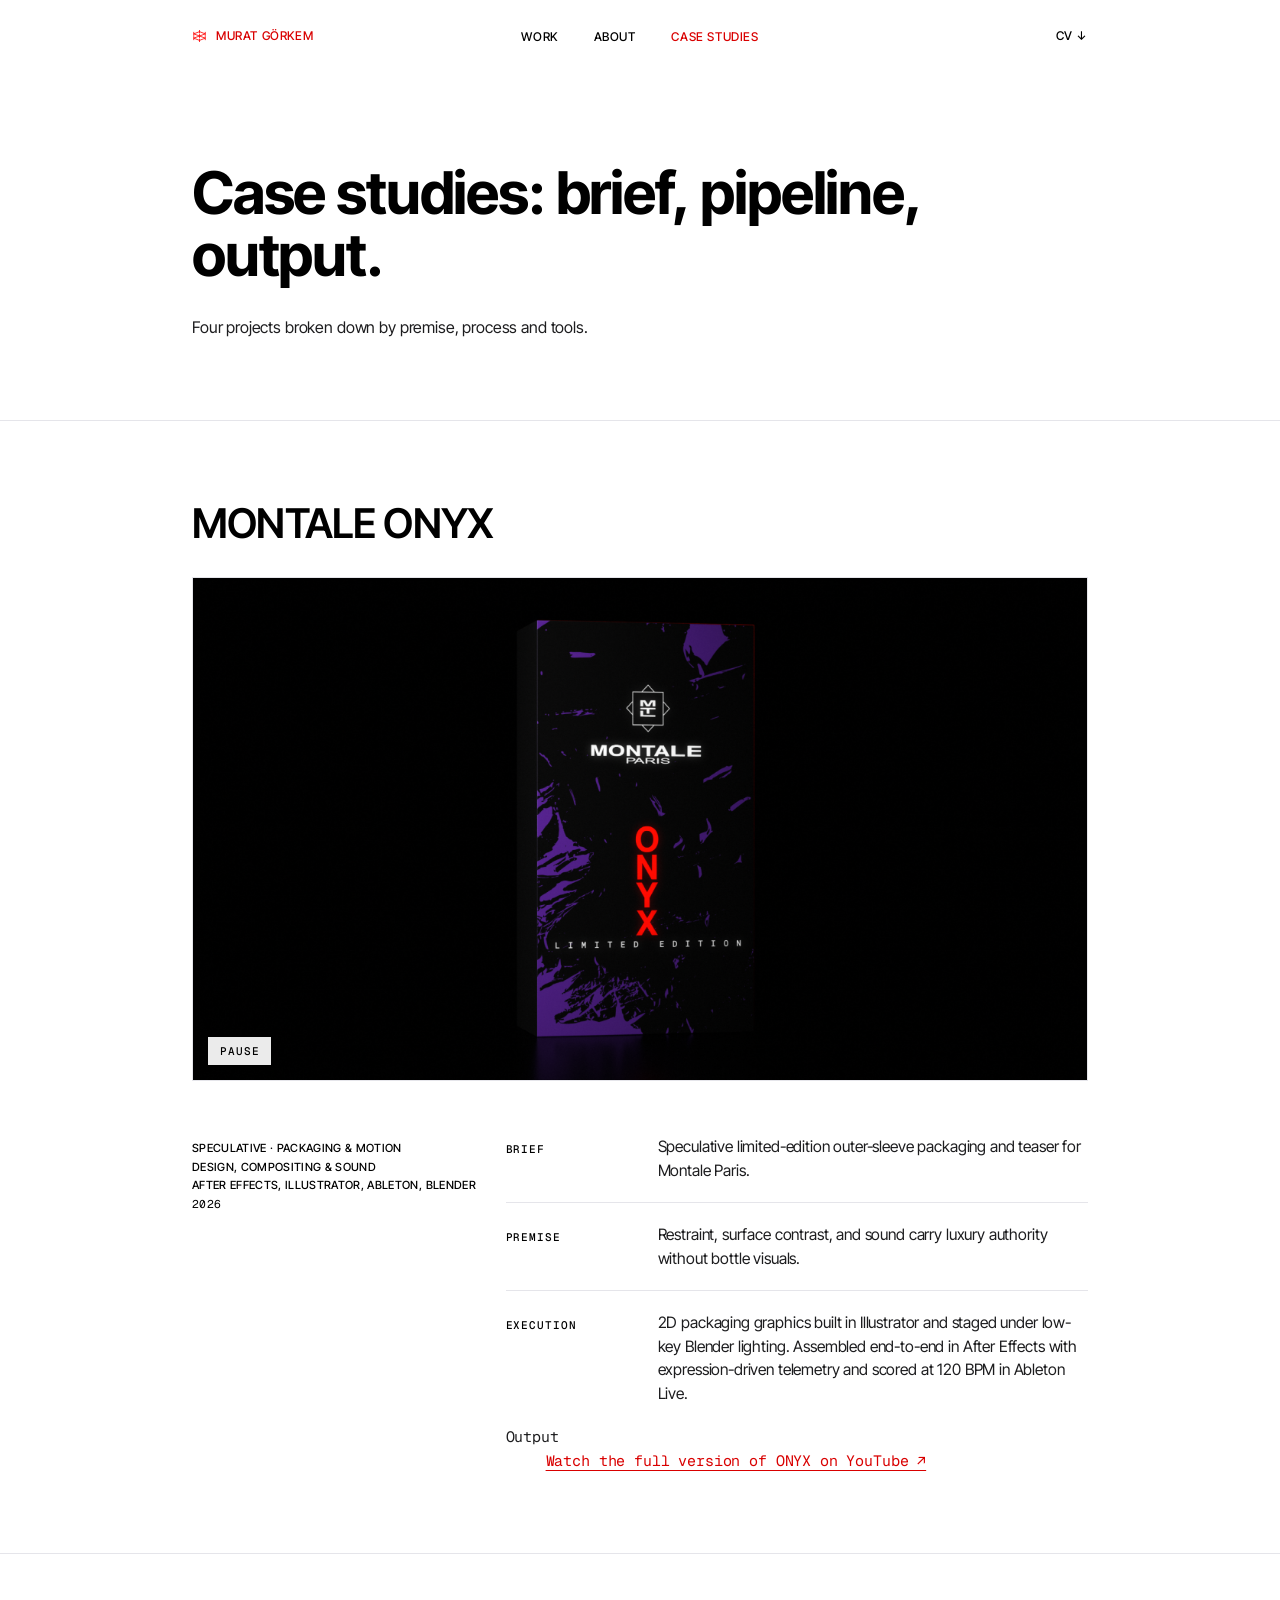
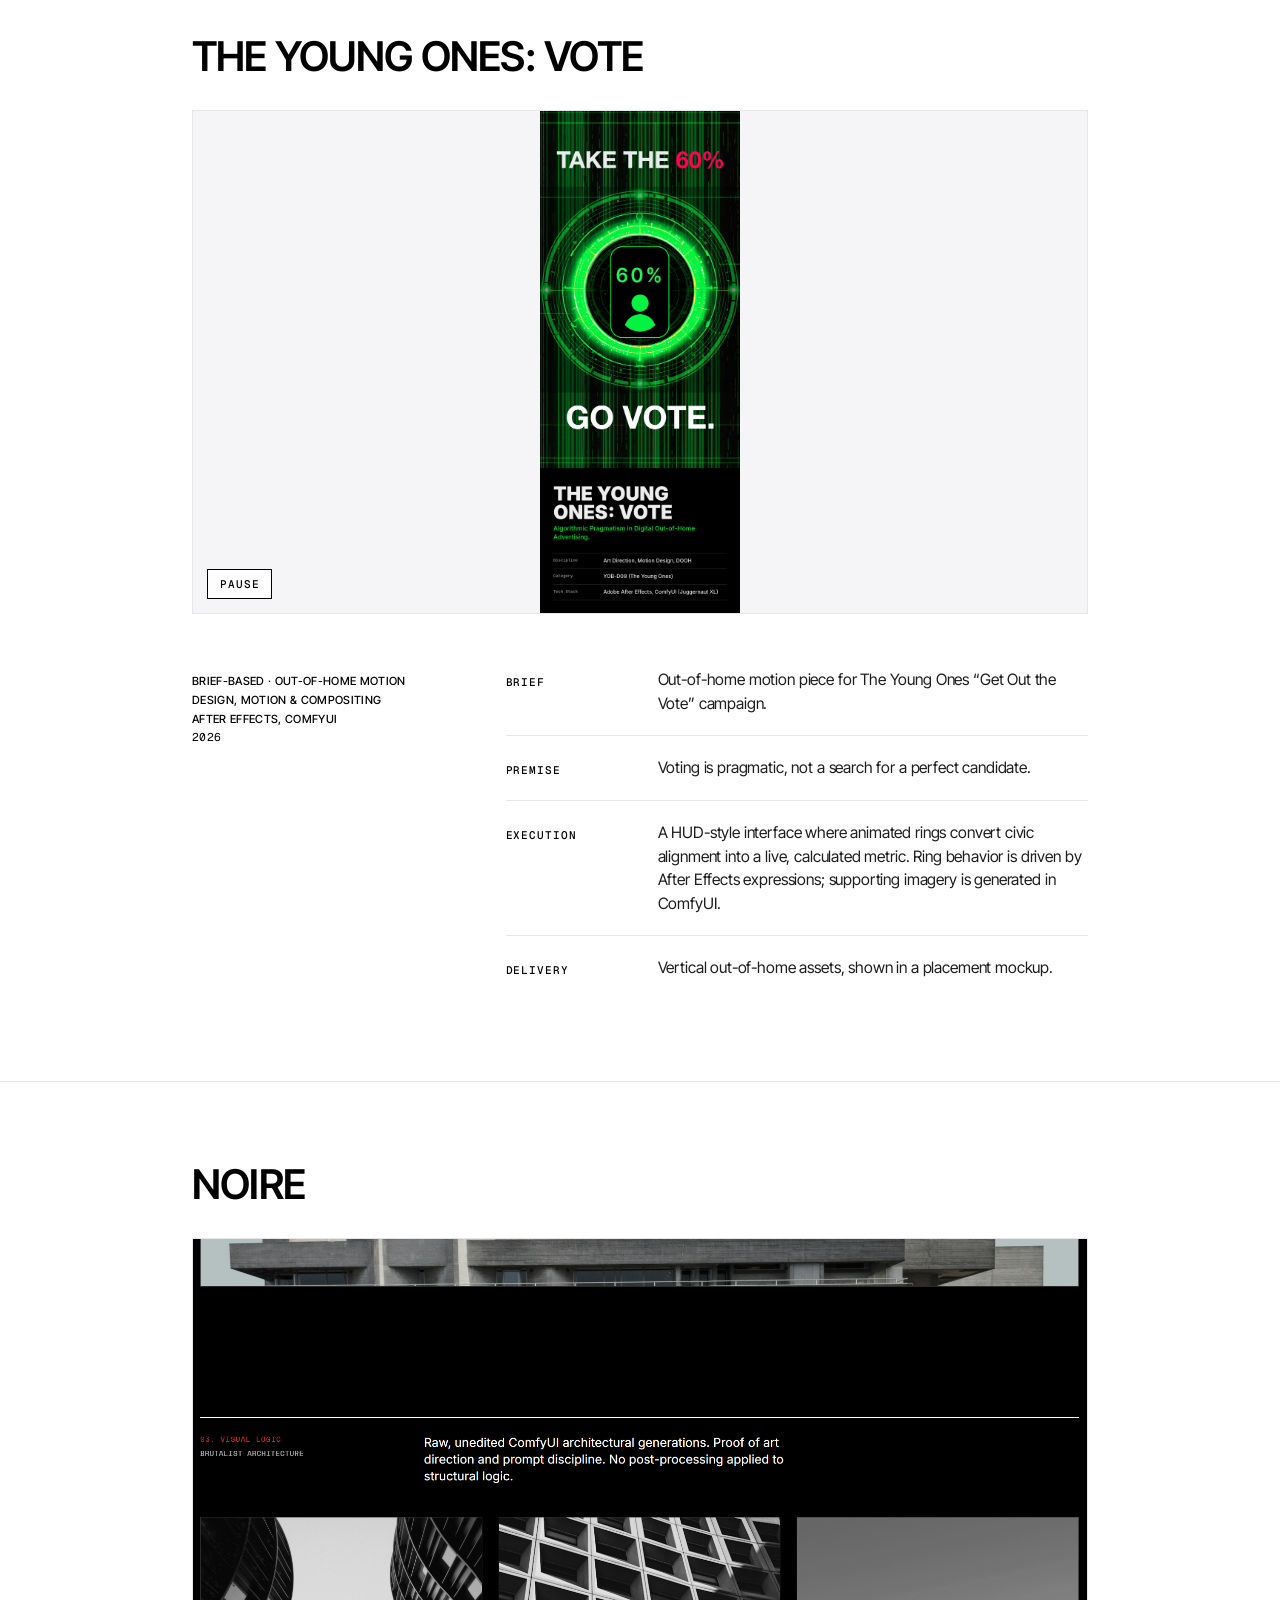
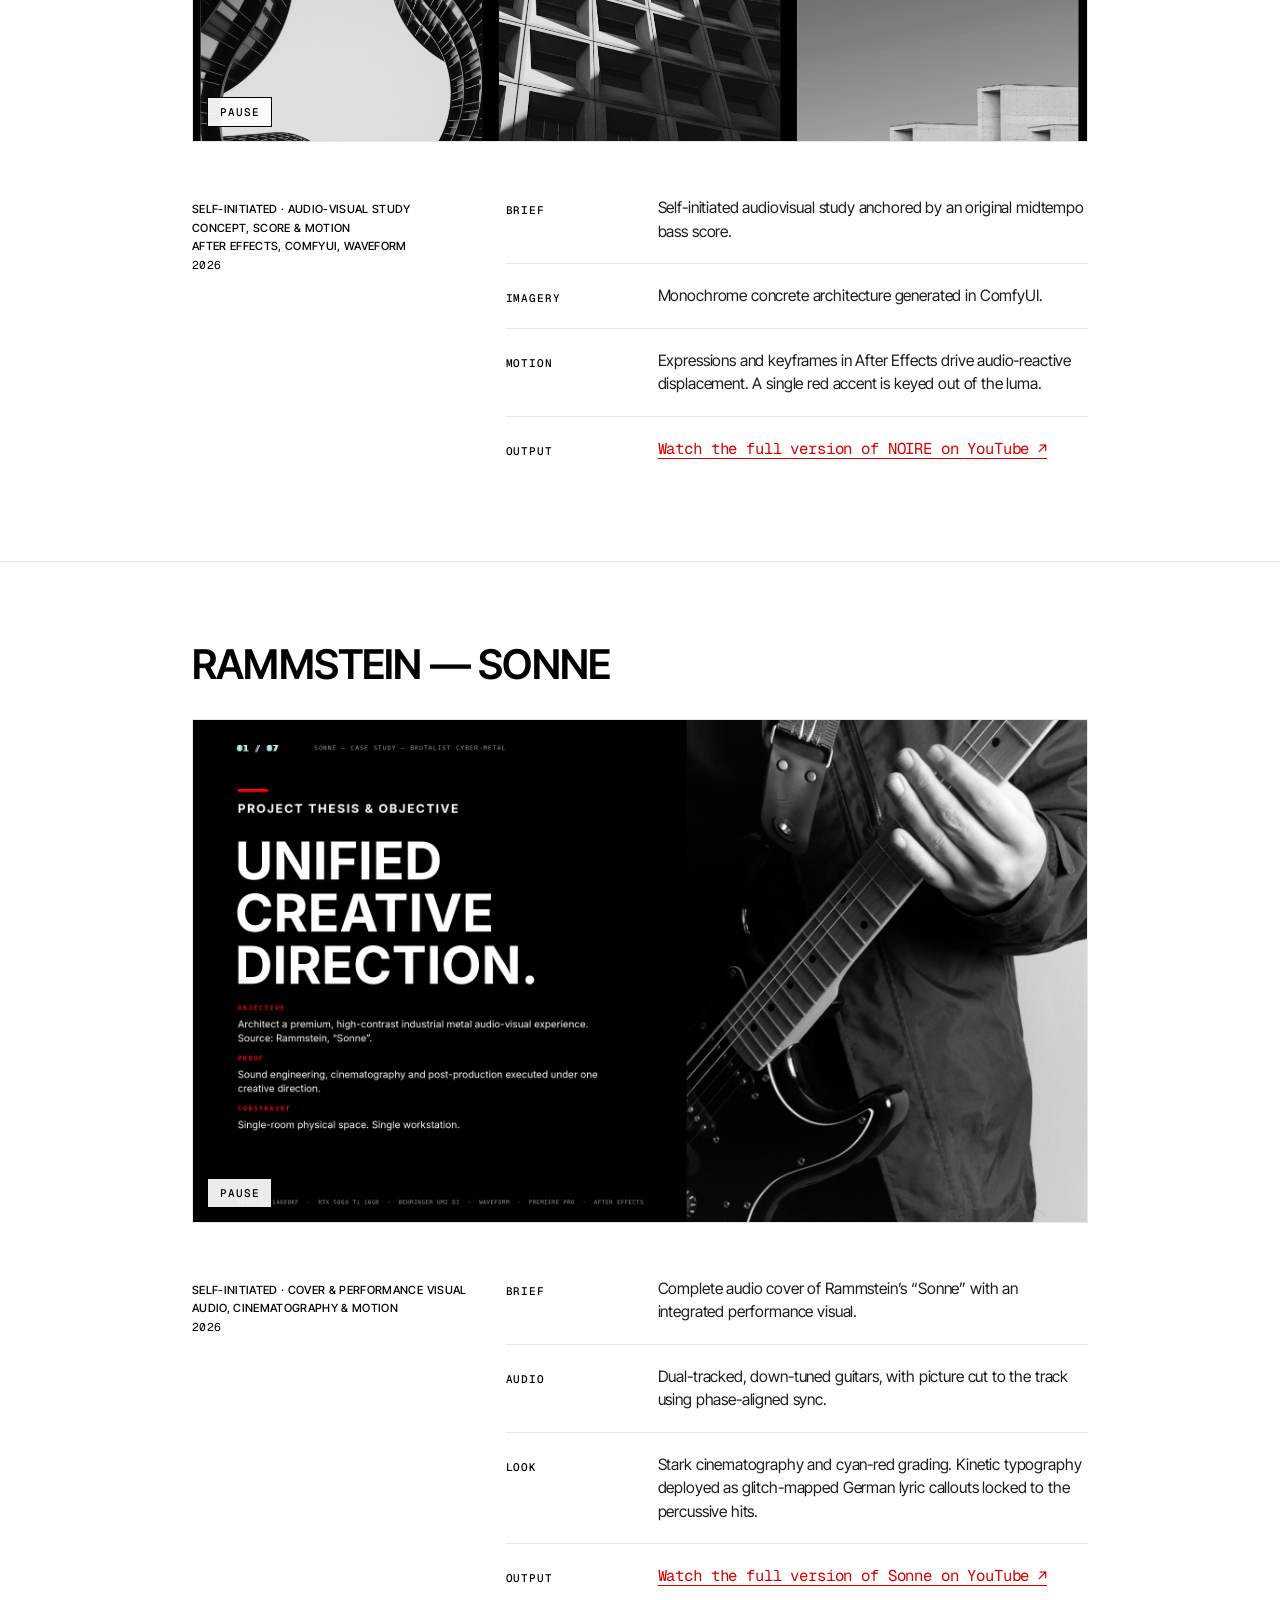
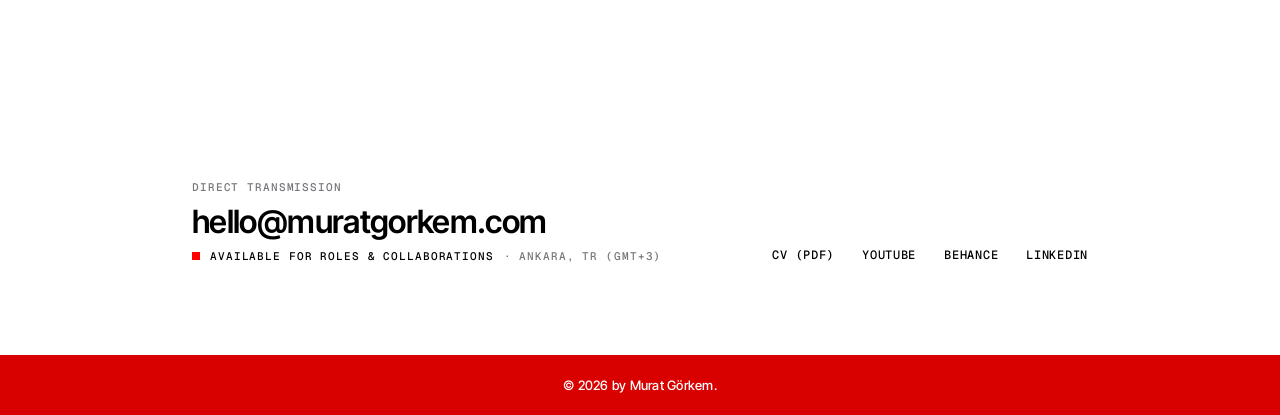
==== case-studies/index.html @ 737f9c34 "Add files via upload" ====
<!DOCTYPE html>
<html lang="en">
<head>
	<meta charset="utf-8">
	<meta name="viewport" content="width=device-width, initial-scale=1">
	<title>Case Studies — Murat Görkem, Motion &amp; Sound Design</title>
	<meta name="description" content="Case studies by Murat Görkem: kinetic OOH motion, an audio-visual study and a performance visual, broken down by brief, process and tools.">
	<link rel="canonical" href="https://muratgorkem.com/case-studies/">
	<meta name="robots" content="index, follow, max-image-preview:large">
	<meta name="theme-color" content="#ffffff">
	<meta property="og:type" content="website">
	<meta property="og:site_name" content="Murat Görkem">
	<meta property="og:url" content="https://muratgorkem.com/case-studies/">
	<meta property="og:title" content="Case Studies — Murat Görkem">
	<meta property="og:description" content="Case studies by Murat Görkem: kinetic OOH motion, an audio-visual study and a performance visual, broken down by brief, process and tools.">
	<meta property="og:image" content="https://muratgorkem.com/images/preview.jpg">
	<meta name="twitter:card" content="summary_large_image">
	<link rel="icon" href="/favicon.ico" sizes="48x48">
	<link rel="icon" type="image/png" href="/favicon.png" sizes="192x192">
	<link rel="apple-touch-icon" href="/favicon.png">
	<link rel="preload" href="/assets/css/fonts/InterTight-VariableFont_wght.ttf" as="font" type="font/ttf" crossorigin>
	<link rel="preload" href="/assets/css/fonts/GeistMono-VariableFont_wght.ttf" as="font" type="font/ttf" crossorigin>
	<link rel="stylesheet" href="/assets/css/main.css?v=4">
	<script>document.documentElement.classList.add('js','ready');</script>
</head>
<body>
	<header id="header">
		<div class="header-inner">
			<a href="/" class="brand">
				<svg class="brand-mark" viewBox="0 0 120 96" fill="none" aria-hidden="true">
					<path d="M14 31L60 13L106 31L60 48L14 31Z" stroke="#FF0000" stroke-width="6.5" stroke-linejoin="miter"/>
					<path d="M14 65L60 48L106 65L60 83L14 65Z" stroke="#FF0000" stroke-width="6.5" stroke-linejoin="miter"/>
					<path d="M14 19V43M14 53V77M106 19V43M106 53V77M60 4V23M60 37V59M60 73V92" stroke="#FF0000" stroke-width="6.5" stroke-linecap="square"/>
				</svg>
				<span class="brand-name">MURAT GÖRKEM</span>
			</a>
			<nav id="nav" aria-label="Main">
				<ul>
					<li><a href="/#work">WORK</a></li>
					<li><a href="/#about">ABOUT</a></li>
					<li><a href="/case-studies/" class="is-current" aria-current="page">CASE STUDIES</a></li>
				</ul>
			</nav>
			<a class="header-cv" href="/assets/Murat_Gorkem_CV.pdf" download>CV <span aria-hidden="true">↓</span></a>
		</div>
	</header>

	<main class="cs-page">
		<div class="cs-intro">
			<h1 class="about-headline" data-split="words" data-intro>Case studies: brief, pipeline, output.</h1>
			<p class="cs-lede">Four projects broken down by premise, process and tools.</p>
		</div>
		
<article class="cs" id="montale-onyx">
    <div class="cs-head">
        <h2>Montale Onyx</h2>
    </div>

    <figure class="cs-figure" data-slideshow>
        <img class="cs-slide is-active" src="/case-studies\onyx_case/ONYX_CASE-01.png" alt="Montale Onyx project still 1">

        <img class="cs-slide" src="/case-studies\onyx_case/ONYX_CASE-02.png" alt="Montale Onyx project still 2" loading="lazy">
        <img class="cs-slide" src="/case-studies\onyx_case/ONYX_CASE-03.png" alt="Montale Onyx project still 2" loading="lazy">
        <img class="cs-slide" src="/case-studies\onyx_case/ONYX_CASE-04.png" alt="Montale Onyx project still 2" loading="lazy">
        <img class="cs-slide" src="/case-studies\onyx_case/ONYX_CASE-05.png" alt="Montale Onyx project still 2" loading="lazy">
        <img class="cs-slide" src="/case-studies\onyx_case/ONYX_CASE-06.png" alt="Montale Onyx project still 2" loading="lazy">
        <img class="cs-slide" src="/case-studies\onyx_case/ONYX_CASE-07.png" alt="Montale Onyx project still 2" loading="lazy">
        <img class="cs-slide" src="/case-studies\onyx_case/ONYX_CASE-08.png" alt="Montale Onyx project still 2" loading="lazy">
    </figure>

    <div class="project-details reveal">
        <ul class="project-meta-unlabeled" aria-label="Project specifications">
            <li>Speculative · Packaging &amp; motion</li>
            <li>Design, compositing &amp; sound</li>
            <li>After Effects, Illustrator, Ableton, Blender</li>
            <li class="is-muted">2026</li>
        </ul>

        <div class="project-description">
            <dl class="cs-rows">
                <div class="cs-row">
                    <dt>Brief</dt>
                    <dd>Speculative limited-edition outer-sleeve packaging and teaser for Montale Paris.</dd>
                </div>
                <div class="cs-row">
                    <dt>Premise</dt>
                    <dd>Restraint, surface contrast, and sound carry luxury authority without bottle visuals.</dd>
                </div>
                <div class="cs-row">
                    <dt>Execution</dt>
                    <dd>2D packaging graphics built in Illustrator and staged under low-key Blender lighting. Assembled end-to-end in After Effects with expression-driven telemetry and scored at 120 BPM in Ableton Live.</dd>
                </div>
                <dt>Output</dt>
                    <dd>
                        <a class="meta-link" href="https://youtu.be/toiKRiZxXJs" target="_blank" rel="noopener">
                            Watch the full version of ONYX on YouTube ↗
                        </a>
                    </dd>
                </div>
            </dl>
        </div>
    </div>
</article>

<article class="cs" id="young-ones">
    <div class="cs-head">
        <h2>The Young Ones: Vote</h2>
    </div>

    <figure class="cs-figure is-light" data-slideshow>
        <img class="cs-slide is-active" src="/case-studies/vote_case/yob%20(1).png" alt="Young Ones campaign project still 1">

        <img class="cs-slide" src="/case-studies/vote_case/yob%20(2).png" alt="Young Ones campaign project still 2" loading="lazy">
        <img class="cs-slide" src="/case-studies/vote_case/yob%20(3).png" alt="Young Ones campaign project still 3" loading="lazy">
        <img class="cs-slide" src="/case-studies/vote_case/yob%20(4).png" alt="Young Ones campaign project still 4" loading="lazy">
        <img class="cs-slide" src="/case-studies/vote_case/yob%20(5).png" alt="Young Ones campaign project still 5" loading="lazy">
        <img class="cs-slide" src="/case-studies/vote_case/yob%20(6).png" alt="Young Ones campaign project still 6" loading="lazy">

        <video class="cs-slide" muted loop playsinline preload="none" poster="/case-studies/vote_case/yob%20(1).png" src="/videos/murat-gorkem-vote-mockup.mp4" aria-label="Young Ones campaign: placement mockup"></video>

        <video class="cs-slide" muted loop playsinline preload="none" poster="/case-studies/vote_case/yob%20(1).png" src="/videos/murat-gorkem-vote-ooh.mp4" aria-label="Young Ones campaign: out-of-home asset"></video>
    </figure>

    <div class="project-details reveal">
        <ul class="project-meta-unlabeled" aria-label="Project specifications">
            <li>Brief-based · Out-of-home motion</li>
            <li>Design, motion &amp; compositing</li>
            <li>After Effects, ComfyUI</li>
            <li class="is-muted">2026</li>
        </ul>

        <div class="project-description">
            <dl class="cs-rows">
                <div class="cs-row">
                    <dt>Brief</dt>
                    <dd>Out-of-home motion piece for The Young Ones “Get Out the Vote” campaign.</dd>
                </div>
                <div class="cs-row">
                    <dt>Premise</dt>
                    <dd>Voting is pragmatic, not a search for a perfect candidate.</dd>
                </div>
                <div class="cs-row">
                    <dt>Execution</dt>
                    <dd>A HUD-style interface where animated rings convert civic alignment into a live, calculated metric. Ring behavior is driven by After Effects expressions; supporting imagery is generated in ComfyUI.</dd>
                </div>
                <div class="cs-row">
                    <dt>Delivery</dt>
                    <dd>Vertical out-of-home assets, shown in a placement mockup.</dd>
                </div>
            </dl>
        </div>
    </div>

    <!-- ADD when available: breakdown clip, process stills, outcome (views, client feedback). -->
</article>

		

<article class="cs" id="noire">
    <div class="cs-head">
        <h2>NOIRE</h2>
    </div>

    <figure class="cs-figure" data-slideshow>
        <img class="cs-slide is-active" src="/case-studies/noire_case/noire%20(1).png" alt="NOIRE project still 1">

        <img class="cs-slide" src="/case-studies/noire_case/noire%20(2).png" alt="NOIRE project still 2" loading="lazy">
        <img class="cs-slide" src="/case-studies/noire_case/noire%20(3).png" alt="NOIRE project still 3" loading="lazy">
        <img class="cs-slide" src="/case-studies/noire_case/noire%20(4).png" alt="NOIRE project still 4" loading="lazy">
        <img class="cs-slide" src="/case-studies/noire_case/noire%20(5).png" alt="NOIRE project still 5" loading="lazy">
        <img class="cs-slide" src="/case-studies/noire_case/noire%20(6).png" alt="NOIRE project still 6" loading="lazy">
        <img class="cs-slide" src="/case-studies/noire_case/noire%20(7).png" alt="NOIRE project still 7" loading="lazy">
        <img class="cs-slide" src="/case-studies/noire_case/noire%20(8).png" alt="NOIRE project still 8" loading="lazy">
        <img class="cs-slide" src="/case-studies/noire_case/noire%20(9).png" alt="NOIRE project still 9" loading="lazy">
        <img class="cs-slide" src="/case-studies/noire_case/noire%20(10).png" alt="NOIRE project still 10" loading="lazy">
        <img class="cs-slide" src="/case-studies/noire_case/noire%20(11).png" alt="NOIRE project still 11" loading="lazy">
        <img class="cs-slide" src="/case-studies/noire_case/noire%20(12).png" alt="NOIRE project still 12" loading="lazy">
    </figure>

    <div class="project-details reveal">
        <ul class="project-meta-unlabeled" aria-label="Project specifications">
            <li>Self-initiated · Audio-visual study</li>
            <li>Concept, score &amp; motion</li>
            <li>After Effects, ComfyUI, Waveform</li>
            <li class="is-muted">2026</li>
        </ul>

        <div class="project-description">
            <dl class="cs-rows">
                <div class="cs-row">
                    <dt>Brief</dt>
                    <dd>Self-initiated audiovisual study anchored by an original midtempo bass score.</dd>
                </div>
                <div class="cs-row">
                    <dt>Imagery</dt>
                    <dd>Monochrome concrete architecture generated in ComfyUI.</dd>
                </div>
                <div class="cs-row">
                    <dt>Motion</dt>
                    <dd>Expressions and keyframes in After Effects drive audio-reactive displacement. A single red accent is keyed out of the luma.</dd>
                </div>
                <div class="cs-row">
                    <dt>Output</dt>
                    <dd>
                        <a class="meta-link" href="https://www.youtube.com/watch?v=kDASMdGe5AM" target="_blank" rel="noopener">
                            Watch the full version of NOIRE on YouTube ↗
                        </a>
                    </dd>
                </div>
            </dl>
        </div>
    </div>
</article>

			<!-- ADD when available: breakdown clip, process stills, outcome (views, client feedback). -->
		

<article class="cs" id="sonne">
    <div class="cs-head">
        <h2>Rammstein — Sonne</h2>
    </div>

    <figure class="cs-figure" data-slideshow>
        <img class="cs-slide is-active" src="/case-studies/sonne_case/sonne%20(1).png" alt="Sonne cover still 1: oversized kinetic typography frame">

        <img class="cs-slide" src="/case-studies/sonne_case/sonne%20(2).png" alt="Sonne cover still 2" loading="lazy">
        <img class="cs-slide" src="/case-studies/sonne_case/sonne%20(3).png" alt="Sonne cover still 3" loading="lazy">
        <img class="cs-slide" src="/case-studies/sonne_case/sonne%20(4).png" alt="Sonne cover still 4" loading="lazy">
        <img class="cs-slide" src="/case-studies/sonne_case/sonne%20(5).png" alt="Sonne cover still 5" loading="lazy">
		<img class="cs-slide" src="/case-studies/sonne_case/sonne%20(6).png" alt="Sonne cover still 6" loading="lazy">
		<img class="cs-slide" src="/case-studies/sonne_case/sonne%20(7).png" alt="Sonne cover still 7" loading="lazy">
    </figure>

    <div class="project-details reveal">
        <ul class="project-meta-unlabeled" aria-label="Project specifications">
            <li>Self-initiated · Cover &amp; performance visual</li>
            <li>Audio, cinematography &amp; motion</li>
            <li class="is-muted">2026</li>
        </ul>

        <div class="project-description">
            <dl class="cs-rows">
                <div class="cs-row">
                    <dt>Brief</dt>
                    <dd>Complete audio cover of Rammstein’s “Sonne” with an integrated performance visual.</dd>
                </div>
                <div class="cs-row">
                    <dt>Audio</dt>
                    <dd>Dual-tracked, down-tuned guitars, with picture cut to the track using phase-aligned sync.</dd>
                </div>
                <div class="cs-row">
                    <dt>Look</dt>
                    <dd>Stark cinematography and cyan-red grading. Kinetic typography deployed as glitch-mapped German lyric callouts locked to the percussive hits.</dd>
                </div>
                <div class="cs-row">
                    <dt>Output</dt>
                    <dd>
                        <a class="meta-link" href="https://www.youtube.com/watch?v=OzTGWnlOWNU" target="_blank" rel="noopener">
                            Watch the full version of Sonne on YouTube ↗
                        </a>
                    </dd>
                </div>
            </dl>
        </div>
    </div>
</article>

			<!-- ADD when available: breakdown clip, process stills, outcome (views, client feedback). -->
		</article>
	</main>

	<footer id="contact" class="info-section">
		<div class="footer-inner">
			<div class="footer-cta">
				<span class="mono-label">DIRECT TRANSMISSION</span>
				<a href="mailto:hello@muratgorkem.com" class="footer-email">hello@muratgorkem.com</a>
				<p class="status"><span class="status-dot" aria-hidden="true"></span>Available for roles &amp; collaborations <span class="muted">· Ankara, TR (GMT+3)</span></p>
				<!-- Add here if true: "Open to remote work / relocation". -->
			</div>
			<div class="footer-links">
				<a href="/assets/Murat_Gorkem_CV.pdf" download>CV (PDF)</a>
				<a href="https://www.youtube.com/@IvertusNoir" target="_blank" rel="noopener">YouTube</a>
				<a href="https://www.behance.net/muratgrkem" target="_blank" rel="noopener">Behance</a>
				<a href="https://www.linkedin.com/in/hmuratgorkem/" target="_blank" rel="noopener">LinkedIn</a>
			</div>
		</div>
	</footer>

	<div class="copyright"><p>© 2026 by Murat Görkem.</p></div>

	<script>
	(function () {
		var d = document, reduce = matchMedia('(prefers-reduced-motion: reduce)').matches;
		var each = function (l, f) { Array.prototype.forEach.call(l, f); };
		each(d.querySelectorAll('[data-split]'), function (el) {
			var i = 0;
			Array.prototype.slice.call(el.childNodes).forEach(function (n) {
				if (n.nodeType !== 3) return;
				var f = d.createDocumentFragment();
				n.textContent.split(/(\s+)/).forEach(function (p) {
					if (!p) return;
					if (/^\s+$/.test(p)) { f.appendChild(d.createTextNode(' ')); return; }
					var w = d.createElement('span'), c = d.createElement('span');
					w.className = 'w'; c.className = 'c';
					c.style.setProperty('--i', Math.min(i++, 40)); c.textContent = p;
					w.appendChild(c); f.appendChild(w);
				});
				el.replaceChild(f, n);
			});
		});
		each(d.querySelectorAll('[data-intro]'), function (h) { h.classList.add('in'); });
		var targets = d.querySelectorAll('.reveal, .info-section');
		if (!('IntersectionObserver' in window) || reduce) { each(targets, function (el) { el.classList.add('in'); }); }
		else {
			var io = new IntersectionObserver(function (es) { es.forEach(function (e) { e.target.classList.toggle('in', e.isIntersecting); }); }, { threshold: 0.14, rootMargin: '0px 0px -6% 0px' });
			each(targets, function (el) { io.observe(el); });
		}
		each(d.querySelectorAll('[data-slideshow]'), function (fig) {
			var slides = Array.prototype.slice.call(fig.querySelectorAll('.cs-slide')), n = slides.length, i = 0, timer = null, visible = false, paused = reduce;
			if (n < 2) return;
			function show(k) {
				var old = slides[i]; old.classList.remove('is-active'); if (old.pause) old.pause();
				i = (k + n) % n;
				var s = slides[i]; s.classList.add('is-active');
				if (s.play) { s.currentTime = 0; var p = s.play(); if (p && p.catch) p.catch(function () {}); }
			}
			function stop() { clearInterval(timer); timer = null; }
			function run() { stop(); if (!paused && visible && !d.hidden) timer = setInterval(function () { show(i + 1); }, 2000); }
			var bar = d.createElement('div'); bar.className = 'media-controls';
			bar.innerHTML = '<button type="button" class="mc-btn">' + (paused ? 'PLAY' : 'PAUSE') + '</button>';
			var btn = bar.firstChild;
			btn.addEventListener('click', function () { paused = !paused; btn.textContent = paused ? 'PLAY' : 'PAUSE'; run(); });
			fig.appendChild(bar);
			new IntersectionObserver(function (es) { visible = es[0].isIntersecting; run(); }, { threshold: 0.35 }).observe(fig);
			d.addEventListener('visibilitychange', run);
		});
		var header = d.getElementById('header'), lastY = scrollY;
		addEventListener('scroll', function () {
			var y = scrollY, dy = y - lastY;
			if (y < 120 || dy < -4) header.classList.remove('is-hidden'); else if (dy > 4) header.classList.add('is-hidden');
			lastY = y;
		}, { passive: true });
	})();
	</script>
</body>
</html>
---- assets/css/main.css ----
/* =========================================
   MURAT GÖRKEM — APPLE LIGHT / BRUTALIST EDITORIAL V7 (FINAL)
   ========================================= */

/* ---------- Self-hosted fonts ---------- */

@font-face {
    font-family: 'Inter Tight';
    src: url('fonts/InterTight-VariableFont_wght.ttf') format('truetype');
    font-weight: 100 900;
    font-style: normal;
    font-display: swap;
}

@font-face {
    font-family: 'Geist Mono';
    src: url('fonts/GeistMono-VariableFont_wght.ttf') format('truetype');
    font-weight: 100 900;
    font-style: normal;
    font-display: swap;
}

:root {
	--bg: #ffffff;
	--fg: #1d1d1f;
	--ink: #000000;
	--muted: #76767b;
	--line: #e5e5ea;
	--crimson: #FF0000;
	--nav-weight: 500; /* one value for brand, nav and CV link */
	--crimson-text: #D90000; /* AA-safe red for small text */
	--side: 15%;
	--gap: 24px;
	--ease-out: cubic-bezier(.16, 1, .3, 1);
	--ease-io: cubic-bezier(.76, 0, .24, 1);
	--font-display: 'Inter Tight', 'Helvetica Neue', Helvetica, Arial, sans-serif;
	--font-mono: 'Geist Mono', ui-monospace, SFMono-Regular, Menlo, Consolas, monospace;
}

*, *::before, *::after { box-sizing: border-box; }

::selection {
	background: var(--crimson);
	color: #ffffff;
}
::-moz-selection {
	background: var(--crimson);
	color: #ffffff;
}

html, body {
	scrollbar-width: none;
	-ms-overflow-style: none;
}
html::-webkit-scrollbar,
body::-webkit-scrollbar {
	display: none;
	width: 0;
	height: 0;
}

html { scroll-behavior: auto; -webkit-text-size-adjust: 100%; }
html.loading, html.loading body { overflow: hidden; }

body {
	margin: 0;
	background: var(--bg);
	color: var(--fg);
	font-family: var(--font-mono);
	font-weight: 400;
	font-size: 15px;
	line-height: 1.55;
	letter-spacing: -0.01em;
	overflow-x: hidden;
	-webkit-font-smoothing: antialiased;
	-moz-osx-font-smoothing: grayscale;
	transition: opacity .38s var(--ease-io);
}
html.is-switching body { opacity: 0; }

img, video { display: block; max-width: 100%; }

h1, h2, h3, .footer-email {
	margin: 0;
	font-family: var(--font-display);
	font-weight: 600;
	color: var(--ink);
}
p { margin: 0; }

.mono-label {
	font-family: var(--font-mono);
	font-weight: 500;
	font-size: 11px;
	letter-spacing: 0.08em;
	text-transform: uppercase;
	color: var(--muted);
}

a {
	color: var(--ink);
	text-decoration: none;
	transition: color .35s ease, opacity .35s ease;
}
a:hover { color: var(--crimson-text); }
a:focus-visible, button:focus-visible, .media-strip:focus-visible {
	outline: 1px solid var(--crimson);
	outline-offset: 4px;
}

/* ---------- Header ---------- */
#header {
	position: fixed;
	top: 0; left: 0;
	width: 100%;
	z-index: 100;
	padding: clamp(20px, 2.2vw, 34px) var(--side);
	background: rgba(255, 255, 255, 0.88);
	backdrop-filter: saturate(180%) blur(16px);
	-webkit-backdrop-filter: saturate(180%) blur(16px);
	transition: transform 1.2s var(--ease-out);
}
.js #header { transform: translateY(-130%); }
.ready #header { transform: none; }
.ready #header.is-hidden { transform: translateY(-130%); }

.header-inner {
	display: grid;
	grid-template-columns: 1fr auto 1fr;
	align-items: center;
	line-height: 1;
}
.brand {
	display: inline-flex;
	align-items: center;
	gap: 9px;
	justify-self: start;
	font-family: var(--font-display);
	font-weight: var(--nav-weight);
	font-size: clamp(12px, 0.92vw, 14px);
	letter-spacing: 0.05em;
	text-transform: uppercase;
	color: var(--crimson-text);
	opacity: 1;
	white-space: nowrap;
}
.brand:hover {
	color: var(--crimson-text);
	opacity: 0.8;
}
.brand-mark {
	height: 1em;
	width: auto;
	display: block;
	flex-shrink: 0;
}

#nav { justify-self: center; }
#nav ul {
	display: flex;
	gap: clamp(24px, 2.8vw, 44px);
	margin: 0;
	padding: 0;
	list-style: none;
}
#nav a {
	font-family: var(--font-display);
	font-weight: var(--nav-weight);
	font-size: clamp(12px, 0.92vw, 14px);
	letter-spacing: 0.05em;
	text-transform: uppercase;
	color: var(--ink);
	position: relative;
}
#nav a:hover,
#nav a.is-current { color: var(--crimson-text); }
.header-cv {
	justify-self: end;
	font-family: var(--font-display);
	font-weight: var(--nav-weight);
	font-size: clamp(12px, 0.92vw, 14px);
	letter-spacing: 0.05em;
	text-transform: uppercase;
}

/* ---------- View Switching ---------- */
html.is-about-open #home-view { display: none; }
#about-page {
	display: none;
	box-sizing: border-box;
	min-height: 100vh;
	min-height: 100svh; /* fills the screen, so the footer only appears on scroll */
	padding: clamp(140px, 18vh, 210px) 0 clamp(48px, 7vh, 88px);
}
html.is-about-open #about-page { display: flex; flex-direction: column; }
.about-page-inner {
	flex: 1;
	display: flex;
	flex-direction: column;
	justify-content: space-between;
	gap: clamp(40px, 6vh, 80px);
}

.about-hero {
	padding: 0 var(--side);
}
.about-headline {
	font-family: var(--font-display);
	font-weight: 700;
	font-size: clamp(2.2rem, 4.6vw, 5.8rem);
	line-height: 1.06;
	letter-spacing: -0.02em;
	color: var(--ink);
	max-width: 22ch;
	will-change: transform, opacity;
}
.about-grid { margin: 0; }
.about-columns {
	display: grid;
	grid-template-columns: 1fr 1fr;
	gap: 36px;
	margin-bottom: 44px;
}
.about-columns h3 {
	font-family: var(--font-display);
	font-weight: 600;
	font-size: 13px;
	letter-spacing: 0.05em;
	text-transform: uppercase;
	color: var(--crimson-text);
	margin-bottom: 12px;
}
.project-description .about-columns p {
	font-family: var(--font-display);
	font-weight: 400;
	font-size: clamp(0.98rem, 1.15vw, 1.25rem);
	line-height: 1.5;
	color: var(--fg);
}
.back-to-work {
	display: inline-flex;
	align-items: center;
	gap: 10px;
	font-family: var(--font-display);
	font-weight: 600;
	font-size: 12px;
	letter-spacing: 0.06em;
	text-transform: uppercase;
	color: var(--ink);
}
.back-to-work svg {
	width: 16px;
	height: auto;
	transition: transform .35s var(--ease-out);
}
.back-to-work:hover { color: var(--crimson-text); }
.back-to-work:hover svg { transform: translateX(-4px); }

/* ---------- Hero ---------- */
#banner {
	position: relative;
	display: flex;
	flex-direction: column;
	justify-content: center;
	min-height: 100vh;
	min-height: 100svh; /* full screen: the first project only appears on scroll */
	padding: clamp(110px, 14vh, 160px) var(--side) clamp(36px, 6vh, 64px);
}
.hero-statement {
	width: 100%;
	max-width: 100%;
	margin: auto 0;
	font-family: var(--font-display);
	font-weight: 700;
	font-size: clamp(2.5rem, 5.5vw, 7.4rem);
	line-height: 1.06;
	letter-spacing: -0.025em;
	color: var(--ink);
	will-change: transform, opacity;
}
.banner-footer {
	display: flex;
	flex-wrap: wrap;
	gap: 16px;
	justify-content: space-between;
	align-items: flex-end;
}
.scroll-arrow {
	position: relative;
	display: inline-flex;
	align-items: center;
	justify-content: center;
	width: 36px;
	height: 48px;
	color: var(--ink);
	overflow: hidden;
	transition: opacity 1.2s ease 1s, color .3s ease;
}
.scroll-arrow:hover { color: var(--crimson-text); }
.js .scroll-arrow { opacity: 0; }
.ready .scroll-arrow { opacity: 1; }
.scroll-arrow-track {
	display: flex;
	width: 22px;
	height: 30px;
	will-change: transform, opacity;
	animation: kineticArrowPattern 1.55s cubic-bezier(.65, 0, .35, 1) infinite;
}
.scroll-arrow-svg {
	width: 100%;
	height: 100%;
	display: block;
}
@keyframes kineticArrowPattern {
	0% { transform: translate3d(0, -115%, 0) scaleY(0.85); opacity: 0; }
	28% { transform: translate3d(0, 0%, 0) scaleY(1); opacity: 1; }
	62% { transform: translate3d(0, 14%, 0) scaleY(1.04); opacity: 1; }
	100% { transform: translate3d(0, 118%, 0) scaleY(0.85); opacity: 0; }
}

/* ---------- Projects ---------- */
.project { padding: clamp(80px, 11vh, 140px) 0; }
.project-header {
	display: flex;
	justify-content: space-between;
	align-items: flex-end;
	gap: 24px;
	padding: 0 var(--side);
	margin-bottom: 36px;
}
.project-header h2 {
	font-weight: 600;
	font-size: clamp(1.8rem, 3.2vw, 3.4rem);
	line-height: 1.06;
	letter-spacing: -0.02em;
	text-transform: uppercase;
}
.slider-telemetry {
	display: flex;
	flex-direction: column;
	align-items: flex-end;
	gap: 10px;
}
.slider-count {
	font-family: var(--font-mono);
	font-weight: 500;
	font-size: 12px;
	letter-spacing: 0.08em;
	color: var(--ink);
	font-variant-numeric: tabular-nums;
	white-space: nowrap;
}
.slider-progress {
	width: 72px;
	height: 2px;
	background: var(--line);
	overflow: hidden;
}
.slider-bar {
	display: block;
	width: 100%;
	height: 100%;
	background: var(--crimson);
	transform-origin: left;
	transition: transform .95s var(--ease-out);
}

/* ---------- Carousels & Vertical Overrides ---------- */
.media-strip {
	position: relative;
	height: 0;
	padding-top: calc((100% - 2 * var(--side)) * .5625);
	margin-bottom: 48px;
	overflow: hidden;
	cursor: grab;
	touch-action: pan-y;
	-webkit-user-select: none;
	user-select: none;
}
.media-strip.dragging { cursor: grabbing; }
.media-strip.strip-square { padding-top: calc((100% - 2 * var(--side)) * 0.62); }

.track {
	position: absolute;
	inset: 0;
	transition: transform 1.85s var(--ease-out);
}

.slide {
	position: absolute;
	top: 0; bottom: 0;
	left: var(--side);
	width: calc(100% - 2 * var(--side));
	overflow: hidden;
	background: #f5f5f7;
	border: 1px solid var(--line);
	clip-path: inset(0 0% 0 0);
	transform: translate3d(calc(var(--k, 0) * (100% + var(--gap)) + var(--drag, 0px)), 0, 0) scale(0.965);
	opacity: 0.35;
	filter: grayscale(100%) contrast(108%);
	transition: transform 1.65s var(--ease-io), opacity 1.15s var(--ease-out), filter 1.15s ease, clip-path 1.4s var(--ease-out), border-color .75s ease;
}
.slide.is-active {
	transform: translate3d(calc(var(--k, 0) * (100% + var(--gap)) + var(--drag, 0px)), 0, 0) scale(1);
	opacity: 1;
	filter: grayscale(0%) contrast(100%);
	border-color: #d2d2d7;
}
.slide:not(.is-active) { cursor: pointer; }
.slide:not(.is-active):hover { opacity: 0.65; }
.media-strip.dragging .slide { transition: opacity .5s ease, filter .5s ease; }

.media-strip.strip-square .slide {
	background: #ffffff;
	border: none;
}

/* Base Media Rules */
.slide img, .slide video {
	display: block;
	width: 100%;
	height: 100%;
	object-fit: cover;
	pointer-events: none;
	-webkit-user-drag: none;
	transform: translate3d(0, var(--py, 0%), 0) scale(1.14);
	transition: transform 1.55s var(--ease-out);
}

/* Vertical assets: contain, no zoom or parallax */
.slide img.vertical-asset,
.slide video.vertical-asset {
	object-fit: contain;
	transform: none;
}

.slide.slide-open img:not(.vertical-asset), 
.slide.slide-open video:not(.vertical-asset) {
	animation: slideAperture 1.35s var(--ease-out);
}
@keyframes slideAperture {
	0% { transform: translate3d(8%, var(--py, 0%), 0) scale(1.24); }
	100% { transform: translate3d(0, var(--py, 0%), 0) scale(1.14); }
}

.js .media-strip:not(.in) .slide img,
.js .media-strip:not(.in) .slide video {
	transform: translate3d(12%, var(--py, 0%), 0) scale(1.26);
}
.js .media-strip:not(.in) .slide img.vertical-asset,
.js .media-strip:not(.in) .slide video.vertical-asset {
	transform: translate3d(0, 0, 0) scale(1);
}

.next-pointer {
	position: absolute;
	top: 50%;
	right: calc(var(--side) * 0.32);
	z-index: 15;
	display: flex;
	align-items: center;
	justify-content: center;
	width: 44px;
	height: 44px;
	padding: 0;
	background: rgba(255, 255, 255, 0.92);
	border: 1px solid var(--ink);
	color: var(--ink);
	cursor: pointer;
	transform: translateY(-50%);
	transition: background-color .35s var(--ease-out), border-color .35s var(--ease-out), color .35s var(--ease-out), transform .35s var(--ease-out);
}
.next-pointer svg {
	width: 16px;
	height: auto;
	animation: pointerDrift 2.8s var(--ease-io) infinite;
}
.next-pointer:hover {
	background: var(--crimson);
	border-color: var(--crimson);
	color: #ffffff;
	transform: translateY(-50%) scale(1.05);
}
@keyframes pointerDrift {
	0%, 100% { transform: translateX(-2px); }
	50% { transform: translateX(2px); }
}

/* ---------- Editorial Grid ---------- */
.project-details {
	display: grid;
	grid-template-columns: 35% 1fr;
	align-items: start;
	width: 100%;
	padding: 0 var(--side);
}
.project-meta-unlabeled {
	grid-column: 1;
	margin: 4px 0 0 0;
	padding: 0 24px 0 0;
	list-style: none;
	font-family: var(--font-display);
	font-weight: 500;
	font-size: clamp(11px, 0.88vw, 13px);
	line-height: 1.65;
	letter-spacing: 0.03em;
	text-transform: uppercase;
	color: var(--ink);
}
.project-meta-unlabeled .is-muted {
	color: var(--muted);
	font-family: var(--font-mono);
	font-weight: 400;
}
.js .project-meta-unlabeled li {
	opacity: 0;
	transform: translateY(12px);
	transition: opacity .95s ease, transform 1.1s var(--ease-out);
}
.js .project-details.in .project-meta-unlabeled li {
	opacity: 1;
	transform: none;
}
.project-meta-unlabeled li:nth-child(2) { transition-delay: .09s; }
.project-meta-unlabeled li:nth-child(3) { transition-delay: .18s; }
.project-meta-unlabeled li:nth-child(4) { transition-delay: .27s; }
.project-meta-unlabeled li:nth-child(5) { transition-delay: .36s; }

.project-description {
	grid-column: 2;
	width: 100%;
	max-width: none;
}
.project-description p {
	width: 100%;
	max-width: none;
	font-family: var(--font-display);
	font-weight: 400;
	font-size: clamp(1.15rem, 1.55vw, 1.85rem);
	line-height: 1.36;
	letter-spacing: -0.01em;
	color: var(--ink);
}
.project-credits {
	margin-top: 2.6em;
	font-family: var(--font-display);
	font-weight: 500;
	font-size: clamp(11px, 0.85vw, 13px);
	line-height: 1.6;
	letter-spacing: 0.03em;
	text-transform: uppercase;
	color: var(--ink);
}
.project-credits span {
	color: var(--muted);
	font-weight: 400;
	margin-right: 8px;
}
.js .project-credits {
	opacity: 0;
	transform: translateY(14px);
	transition: opacity 1.15s ease, transform 1.25s var(--ease-out);
	transition-delay: .35s;
}
.js .project-details.in .project-credits { opacity: 1; transform: none; }

/* ---------- Footer ---------- */
.info-section {
	position: relative;
	padding: clamp(80px, 10vh, 120px) 0;
}
.footer-inner {
	display: flex;
	justify-content: space-between;
	align-items: flex-end;
	gap: 24px;
	padding: 0 var(--side);
}
.footer-cta { display: flex; flex-direction: column; gap: 10px; }
.footer-email {
	font-weight: 600;
	font-size: clamp(1.4rem, 2.5vw, 2.8rem);
	letter-spacing: -0.02em;
	line-height: 1;
}
.footer-links {
	display: flex;
	gap: 28px;
	font-family: var(--font-mono);
	font-weight: 500;
	font-size: 12px;
	letter-spacing: 0.06em;
	text-transform: uppercase;
}

/* ---------- Masked Text Reveal ---------- */
.w {
	display: inline-block;
	vertical-align: top;
	white-space: nowrap;
	overflow: hidden;
	padding: 0 .08em .16em;
	margin: 0 -.08em -.16em;
}
.c { display: inline-block; }

.js .c {
	transform: translateY(118%);
	transition: transform 1.35s var(--ease-out);
	transition-delay: calc(var(--i) * 18ms);
}
.js [data-split="words"] .c { transition-delay: calc(var(--i) * 28ms); }
.js .in .c { transform: none; }

/* ---------- Reduced Motion ---------- */
@media (prefers-reduced-motion: reduce) {
	.scroll-arrow-track, .next-pointer svg, .status-dot, .eq i { animation: none; }
	.js .c, .js .media-strip, .js .project-credits, .js .project-meta-unlabeled li,
	.js .scroll-arrow, .js .status, .js .reel, .js #header { opacity: 1; transform: none; transition: none; }
	.js .media-strip:not(.in) .track { transform: none; }
	.js .media-strip:not(.in) .slide.is-active { clip-path: none; }
	.slide, .track { transition: none; }
}

/* ---------- Responsive ---------- */
@media (max-width: 980px) {
	:root { --side: 7%; --gap: 12px; }
	.project-details { grid-template-columns: 1fr; gap: 20px; }
	.project-meta-unlabeled, .project-description { grid-column: 1; }
	.about-columns { grid-template-columns: 1fr; gap: 24px; }
	.next-pointer { right: 14px; width: 40px; height: 40px; }
}
@media (max-width: 640px) {
	:root { --side: 5%; }
	.header-inner { display: flex; justify-content: space-between; }
	.header-spacer { display: none; }
	#nav ul { gap: 16px; }
	.project-header { flex-direction: column; align-items: flex-start; }
	.slider-telemetry { align-items: flex-start; width: 100%; }
	.slider-progress { width: 100%; }
	.footer-inner { flex-direction: column; align-items: flex-start; gap: 28px; }
	.header-cv { display: none; }
	.media-strip.strip-square { padding-top: calc((100% - 2 * var(--side)) * 1.05); }
	.footer-links { flex-wrap: wrap; gap: 18px; }
}

/* ---------- Loader (first visit per session only) ---------- */
#loader {
	display: none;
	position: fixed;
	inset: 0;
	background: #fff;
	z-index: 9999;
	cursor: pointer;
	transition: opacity .5s ease-in-out;
}
.js #loader { display: flex; }
.js.skip-intro #loader { display: none; }
#loader.done { opacity: 0; pointer-events: none; }
.loader-location {
	position: absolute;
	top: clamp(20px, 2.2vw, 34px);
	right: var(--side);
	font-family: var(--font-mono);
	font-weight: 500;
	font-size: 12px;
	letter-spacing: 0.06em;
	color: var(--ink);
}
#counter-element {
	position: absolute;
	top: 50%;
	left: 50%;
	transform: translate(-50%, -50%);
	font-family: var(--font-mono);
	font-weight: 600;
	font-size: clamp(5rem, 12vw, 10rem);
	line-height: 1.1;
	color: var(--ink);
}

/* ---------- Status line ---------- */
.status {
	display: inline-flex;
	align-items: center;
	gap: 10px;
	flex-wrap: wrap;
	font-family: var(--font-mono);
	font-weight: 500;
	font-size: 11px;
	letter-spacing: 0.08em;
	text-transform: uppercase;
	color: var(--ink);
}
.status .muted { color: var(--muted); }
.status-dot { width: 8px; height: 8px; background: var(--crimson); animation: statusPulse 2.2s ease-in-out infinite; }
@keyframes statusPulse { 50% { opacity: .25; } }
.js .banner-footer .status { opacity: 0; transition: opacity 1.2s ease 1s; }
.ready .banner-footer .status { opacity: 1; }
.is-status { color: var(--crimson-text); font-family: var(--font-mono); font-weight: 500; }
.is-status::before { content: ""; display: inline-block; width: 8px; height: 8px; margin-right: 10px; background: var(--crimson); }

/* ---------- Showreel ---------- */
.reel { padding: 0 var(--side); margin-bottom: clamp(24px, 4vh, 56px); }
.reel[hidden] { display: none; }
.reel-head { margin-bottom: 14px; }
.reel-frame { position: relative; aspect-ratio: 16 / 9; background: #000; overflow: hidden; border: 1px solid var(--line); }
.reel-frame video { width: 100%; height: 100%; object-fit: cover; }
.js .reel { opacity: 0; transform: translateY(24px); transition: opacity 1.1s ease, transform 1.3s var(--ease-out); }
.js .reel.in { opacity: 1; transform: none; }

/* ---------- Video controls (sound + pause) ---------- */
.media-controls { position: absolute; left: 14px; bottom: 14px; z-index: 6; display: flex; gap: 8px; }
.slide:not(.is-active) .media-controls { visibility: hidden; }
.mc-btn {
	display: inline-flex;
	align-items: center;
	gap: 8px;
	height: 30px;
	padding: 0 12px;
	font-family: var(--font-mono);
	font-weight: 500;
	font-size: 11px;
	letter-spacing: 0.08em;
	text-transform: uppercase;
	color: var(--ink);
	background: rgba(255, 255, 255, 0.92);
	border: 1px solid var(--ink);
	cursor: pointer;
	transition: background-color .3s var(--ease-out), border-color .3s var(--ease-out), color .3s var(--ease-out);
}
.mc-btn:hover { background: var(--crimson); border-color: var(--crimson); color: #fff; }
.eq { display: inline-flex; align-items: flex-end; gap: 2px; height: 10px; }
.eq i { display: block; width: 2px; height: 3px; background: currentColor; }
.mc-sound.is-on .eq i { animation: eqBar .9s ease-in-out infinite; }
.mc-sound.is-on .eq i:nth-child(2) { animation-delay: .2s; }
.mc-sound.is-on .eq i:nth-child(3) { animation-delay: .4s; }
@keyframes eqBar { 50% { height: 10px; } }

/* ---------- Project meta links + About extras ---------- */
.project-meta-unlabeled.has-link { align-self: stretch; display: flex; flex-direction: column; }
.meta-link-item { margin-top: auto; padding-top: 1rem; }
.meta-link { font-family: var(--font-mono); text-decoration: underline; text-underline-offset: 4px; color: var(--crimson-text); }
.meta-link:hover { opacity: .6; }
.about-links { display: flex; flex-wrap: wrap; gap: 20px 36px; }

/* ---------- Case studies page ---------- */
.cs-page { padding: clamp(140px, 18vh, 210px) 0 0; }
.cs-intro { padding: 0 var(--side); margin-bottom: clamp(56px, 9vh, 110px); }
.cs-intro .about-headline { max-width: 20ch; }
.cs-lede { margin-top: 28px; max-width: 52ch; font-family: var(--font-display); font-size: clamp(1rem, 1.25vw, 1.35rem); line-height: 1.5; color: var(--fg); }
.cs { padding: clamp(56px, 9vh, 110px) 0; border-top: 1px solid var(--line); }
.cs-head { display: flex; justify-content: space-between; align-items: flex-end; gap: 24px; padding: 0 var(--side); margin-bottom: 32px; }
.cs-head h2 { font-weight: 600; font-size: clamp(1.8rem, 3.2vw, 3.4rem); line-height: 1.06; letter-spacing: -0.02em; text-transform: uppercase; }
.cs-figure { position: relative; margin: 0 var(--side) clamp(36px, 6vh, 64px); aspect-ratio: 16 / 9; background: #000; overflow: hidden; border: 1px solid var(--line); }
.cs-slide { position: absolute; inset: 0; width: 100%; height: 100%; object-fit: cover; opacity: 0; transition: opacity .9s ease; }
.cs-slide.is-active { opacity: 1; }
.cs-figure.is-light { background: #f5f5f7; }
.cs-figure.is-light .cs-slide { object-fit: contain; }
.cs-rows { margin: 0; }
.cs-row { display: grid; grid-template-columns: 8rem 1fr; gap: 24px; padding: 20px 0; border-top: 1px solid var(--line); }
.cs-row:first-child { border-top: 0; padding-top: 0; }
.cs-row dt { font-family: var(--font-mono); font-weight: 500; font-size: 11px; letter-spacing: 0.08em; text-transform: uppercase; color: var(--ink); padding-top: 6px; }
.cs .is-muted { color: var(--ink); }
.cs-row dd { margin: 0; font-family: var(--font-display); font-size: clamp(0.98rem, 1.15vw, 1.25rem); line-height: 1.5; color: var(--fg); }
@media (max-width: 640px) {
	.cs-row { grid-template-columns: 1fr; gap: 6px; }
	.cs-head { flex-direction: column; align-items: flex-start; }
}

/* ---------- Copyright bar (every page) ---------- */
.copyright {
	background: var(--crimson-text);
	color: #fff;
	text-align: center;
	padding: 20px var(--side) calc(20px + env(safe-area-inset-bottom, 0px));
}
.copyright p {
	font-family: var(--font-display);
	font-weight: 500;
	font-size: 13px;
	letter-spacing: 0.02em;
	color: #fff;
}


/* Montale Onyx only: clearer neighboring media previews */
.media-strip[aria-label="Montale Onyx project media"] .slide:not(.is-active) { opacity: .55 !important; visibility: visible !important; }
.media-strip[aria-label="Montale Onyx project media"] .slide:not(.is-active):hover { opacity: .72 !important; }
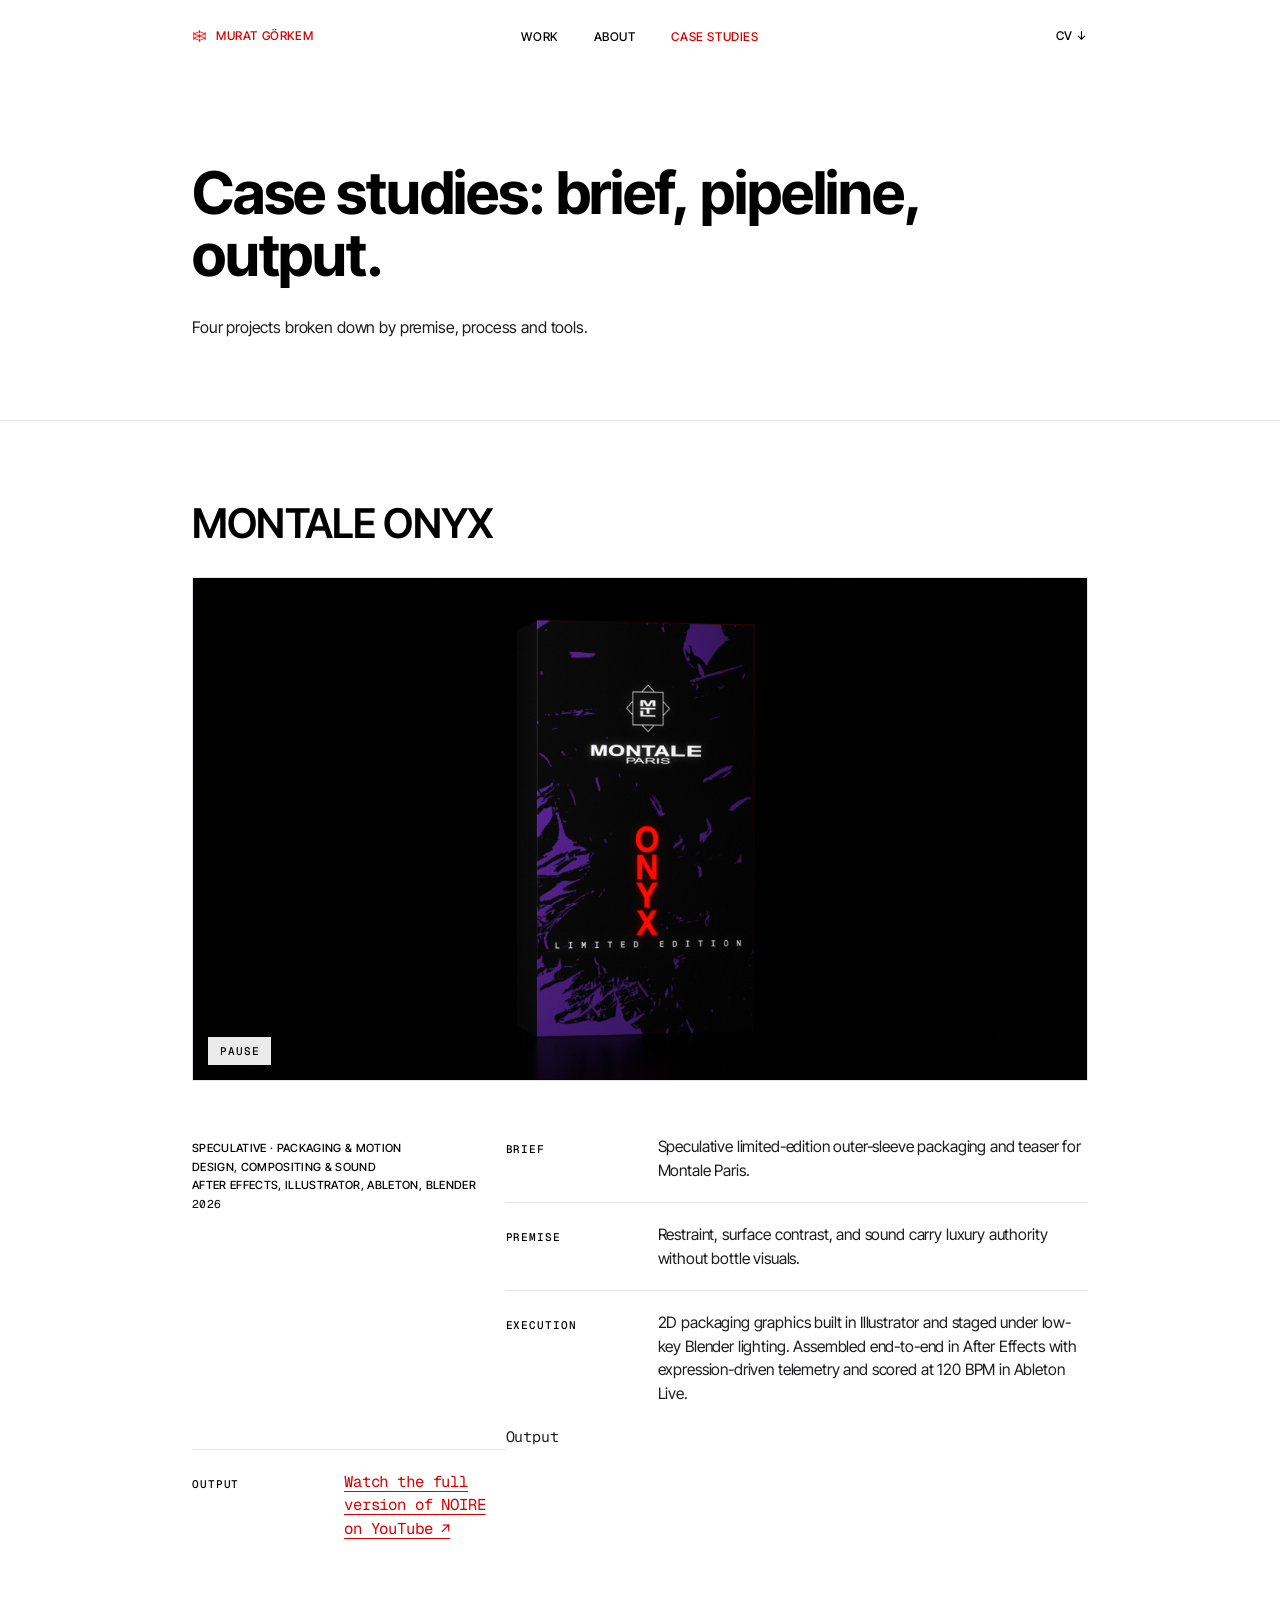
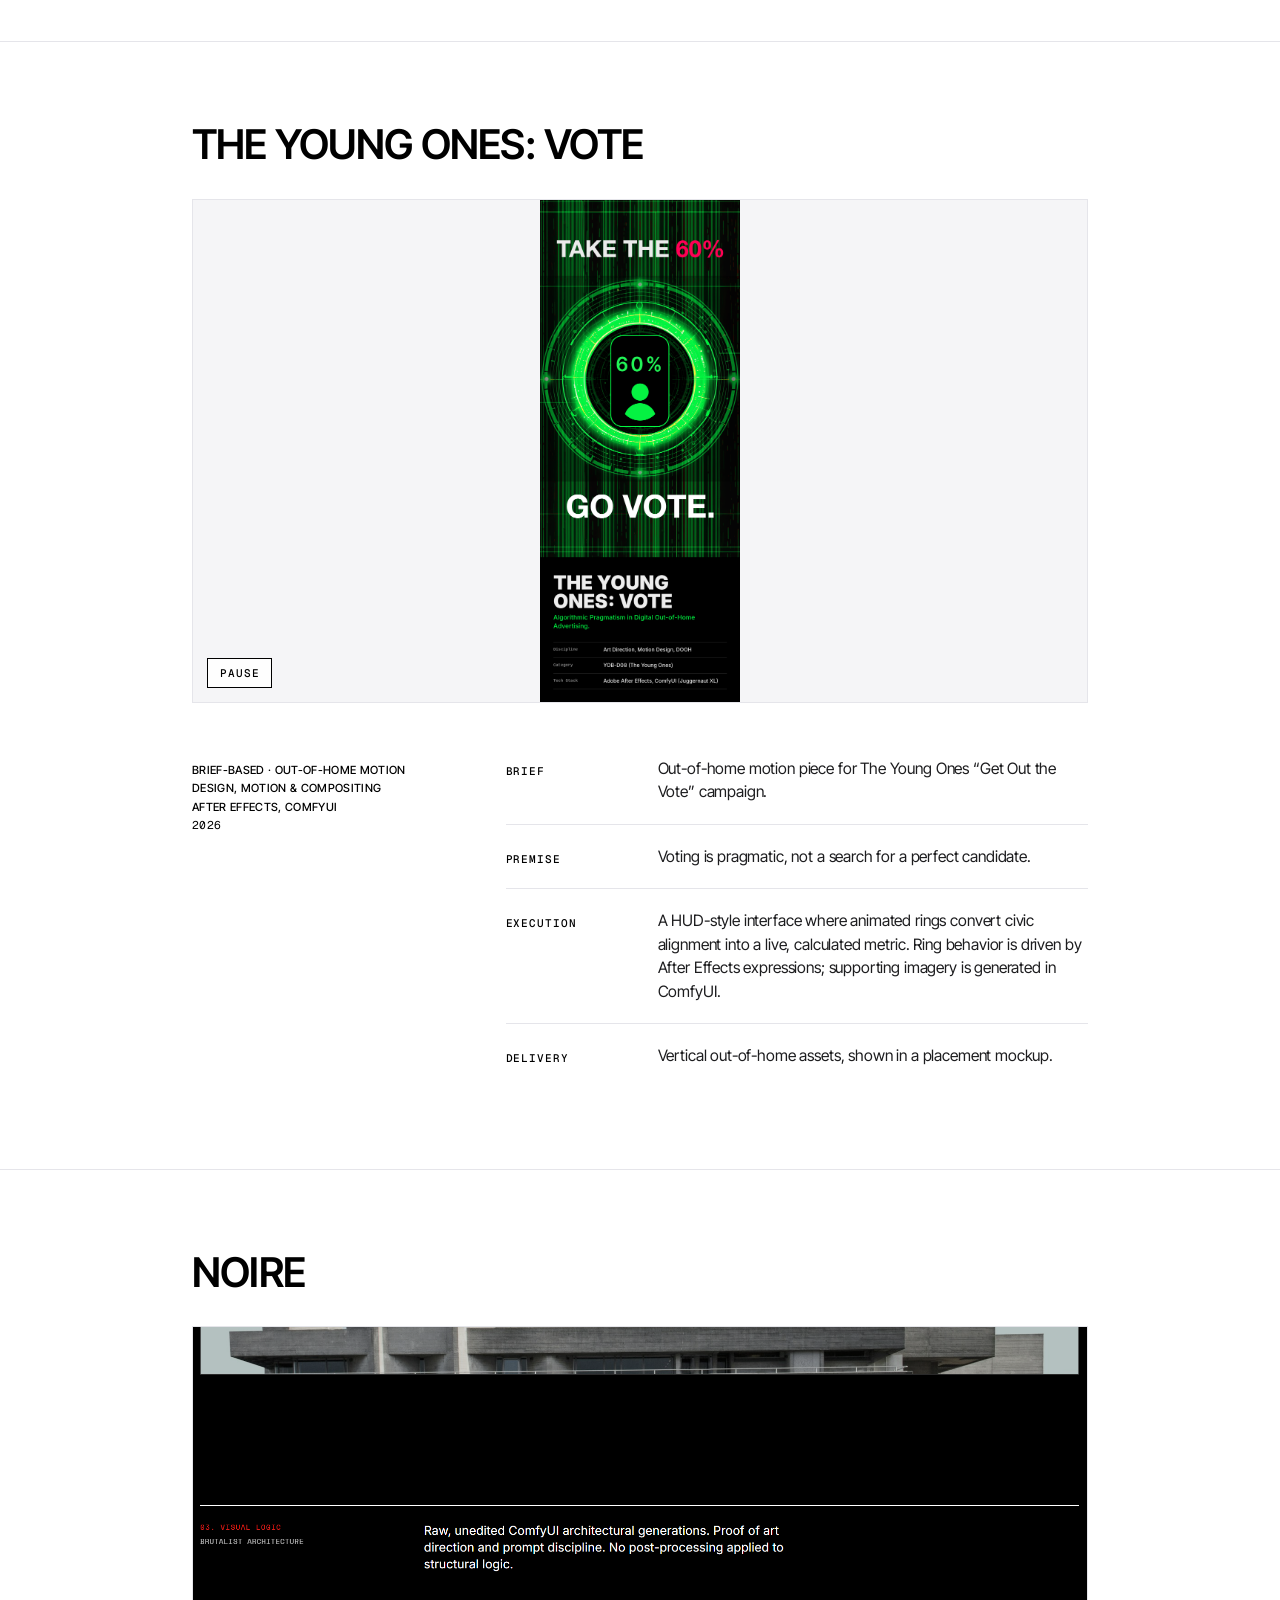
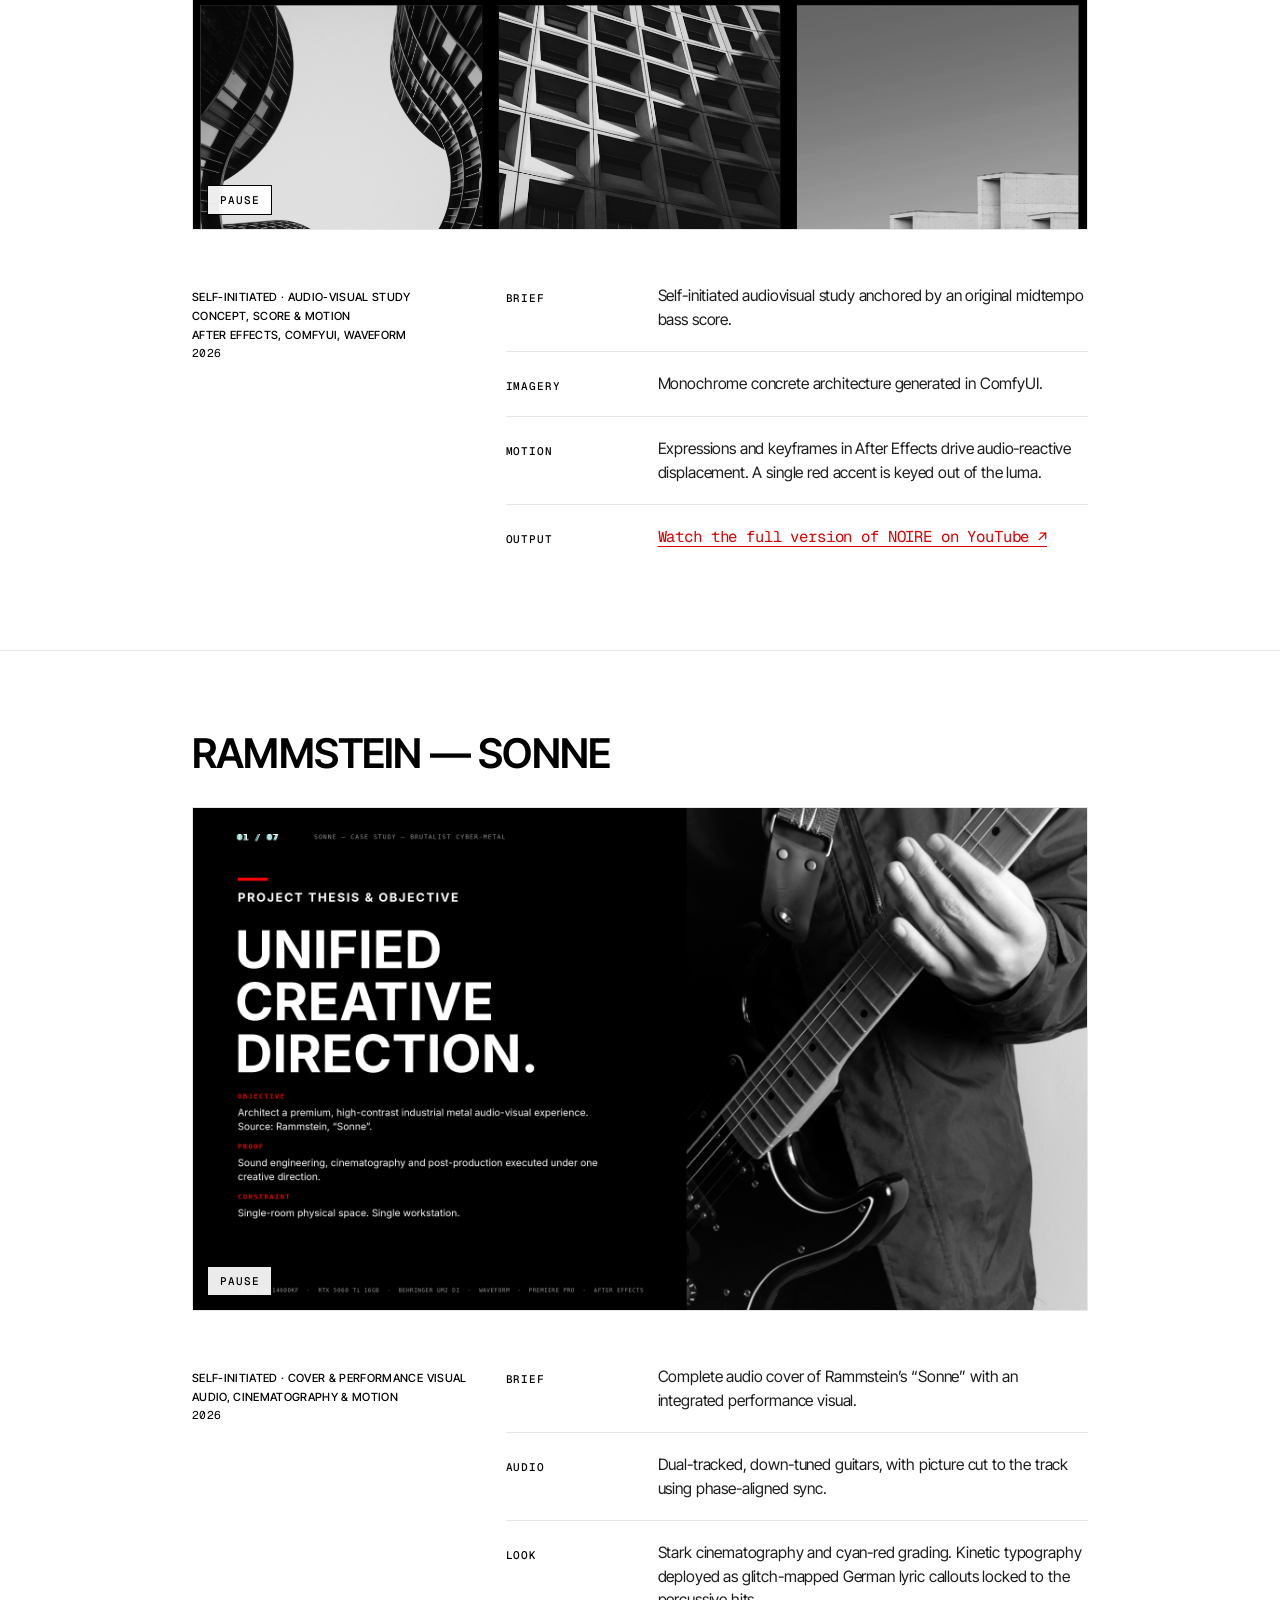
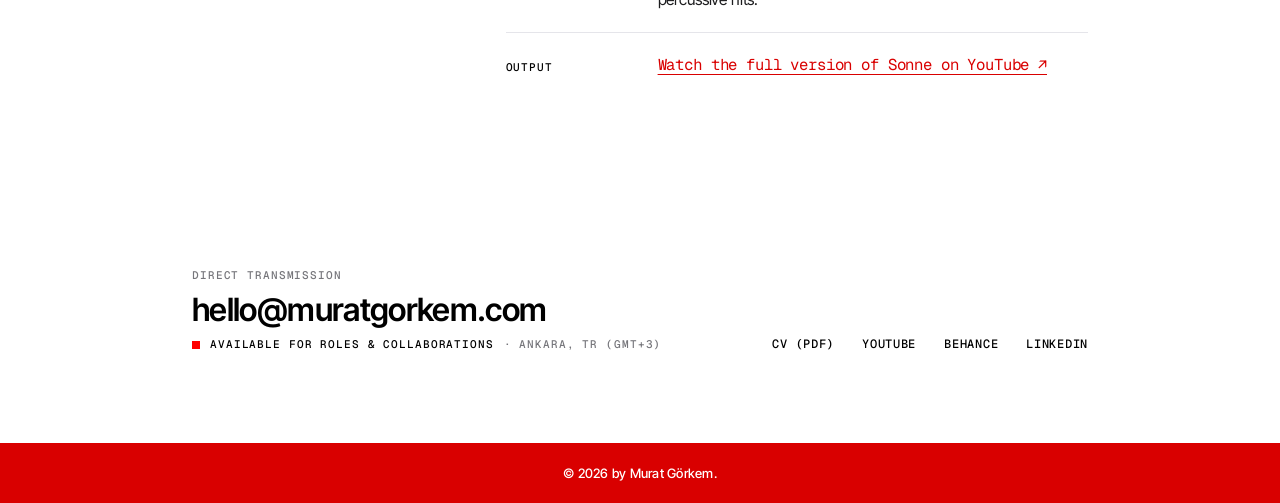
==== commit 309e7105: "Add files via upload" ====
--- a/case-studies/index.html
+++ b/case-studies/index.html
@@ -92,8 +92,12 @@
                 </div>
                 <dt>Output</dt>
                     <dd>
-                        <a class="meta-link" href="https://youtu.be/toiKRiZxXJs" target="_blank" rel="noopener">
-                            Watch the full version of ONYX on YouTube ↗
+                    </div>
+                <div class="cs-row">
+                    <dt>Output</dt>
+                    <dd>
+                        <a class="meta-link" href="https://www.youtube.com/watch?v=kDASMdGe5AM" target="_blank" rel="noopener">
+                            Watch the full version of NOIRE on YouTube ↗
                         </a>
                     </dd>
                 </div>
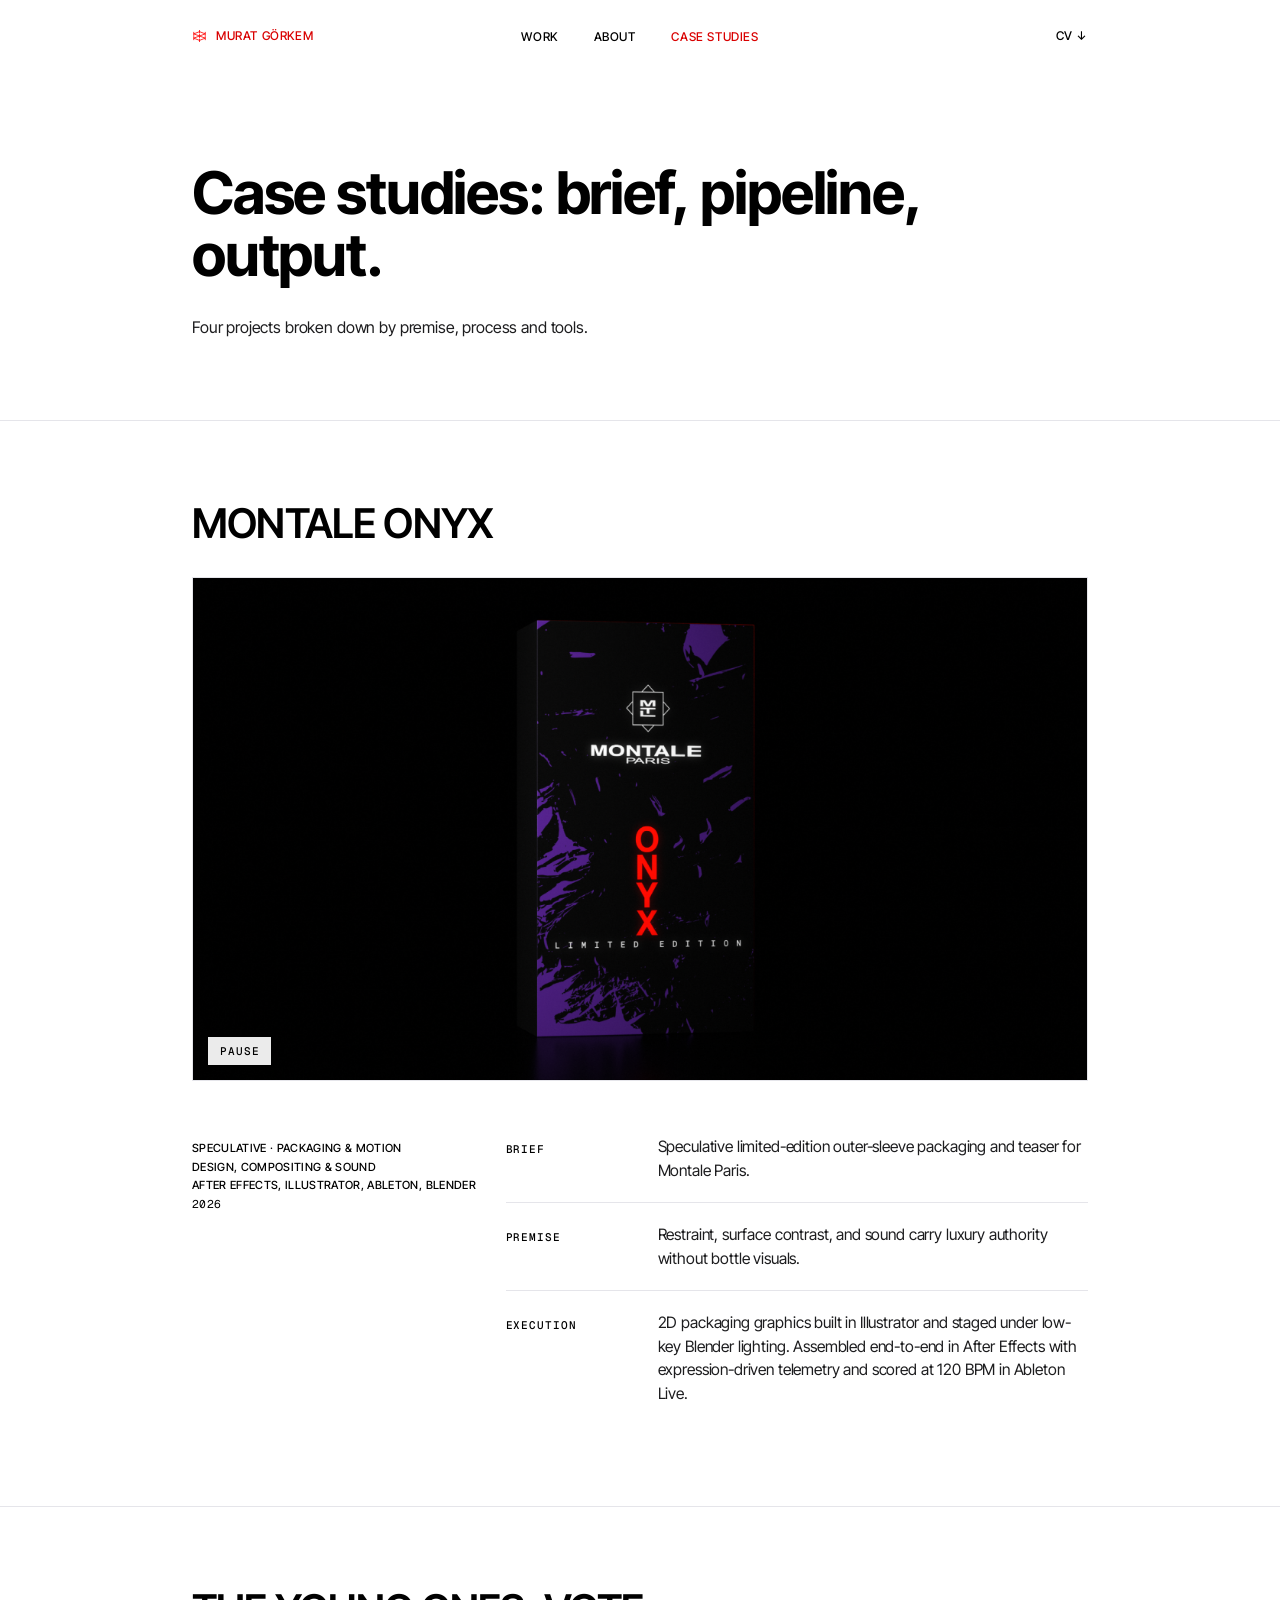
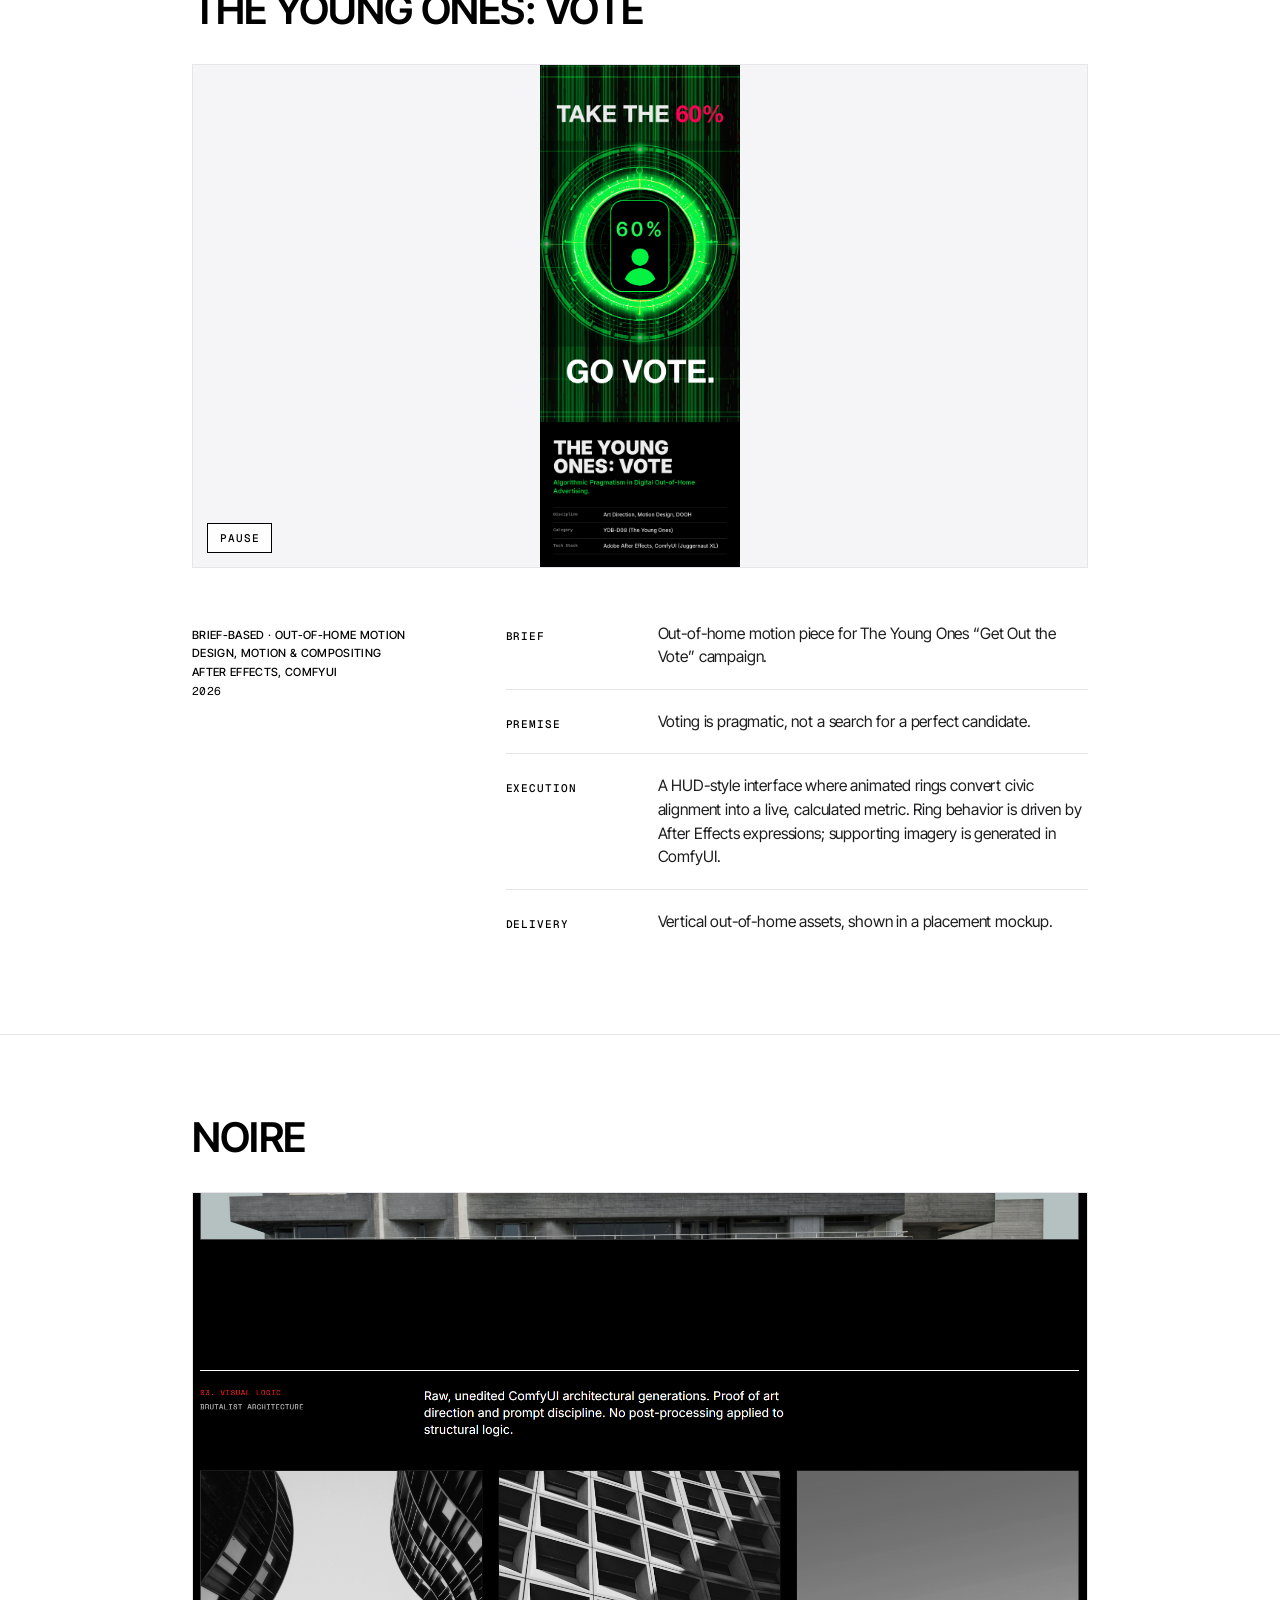
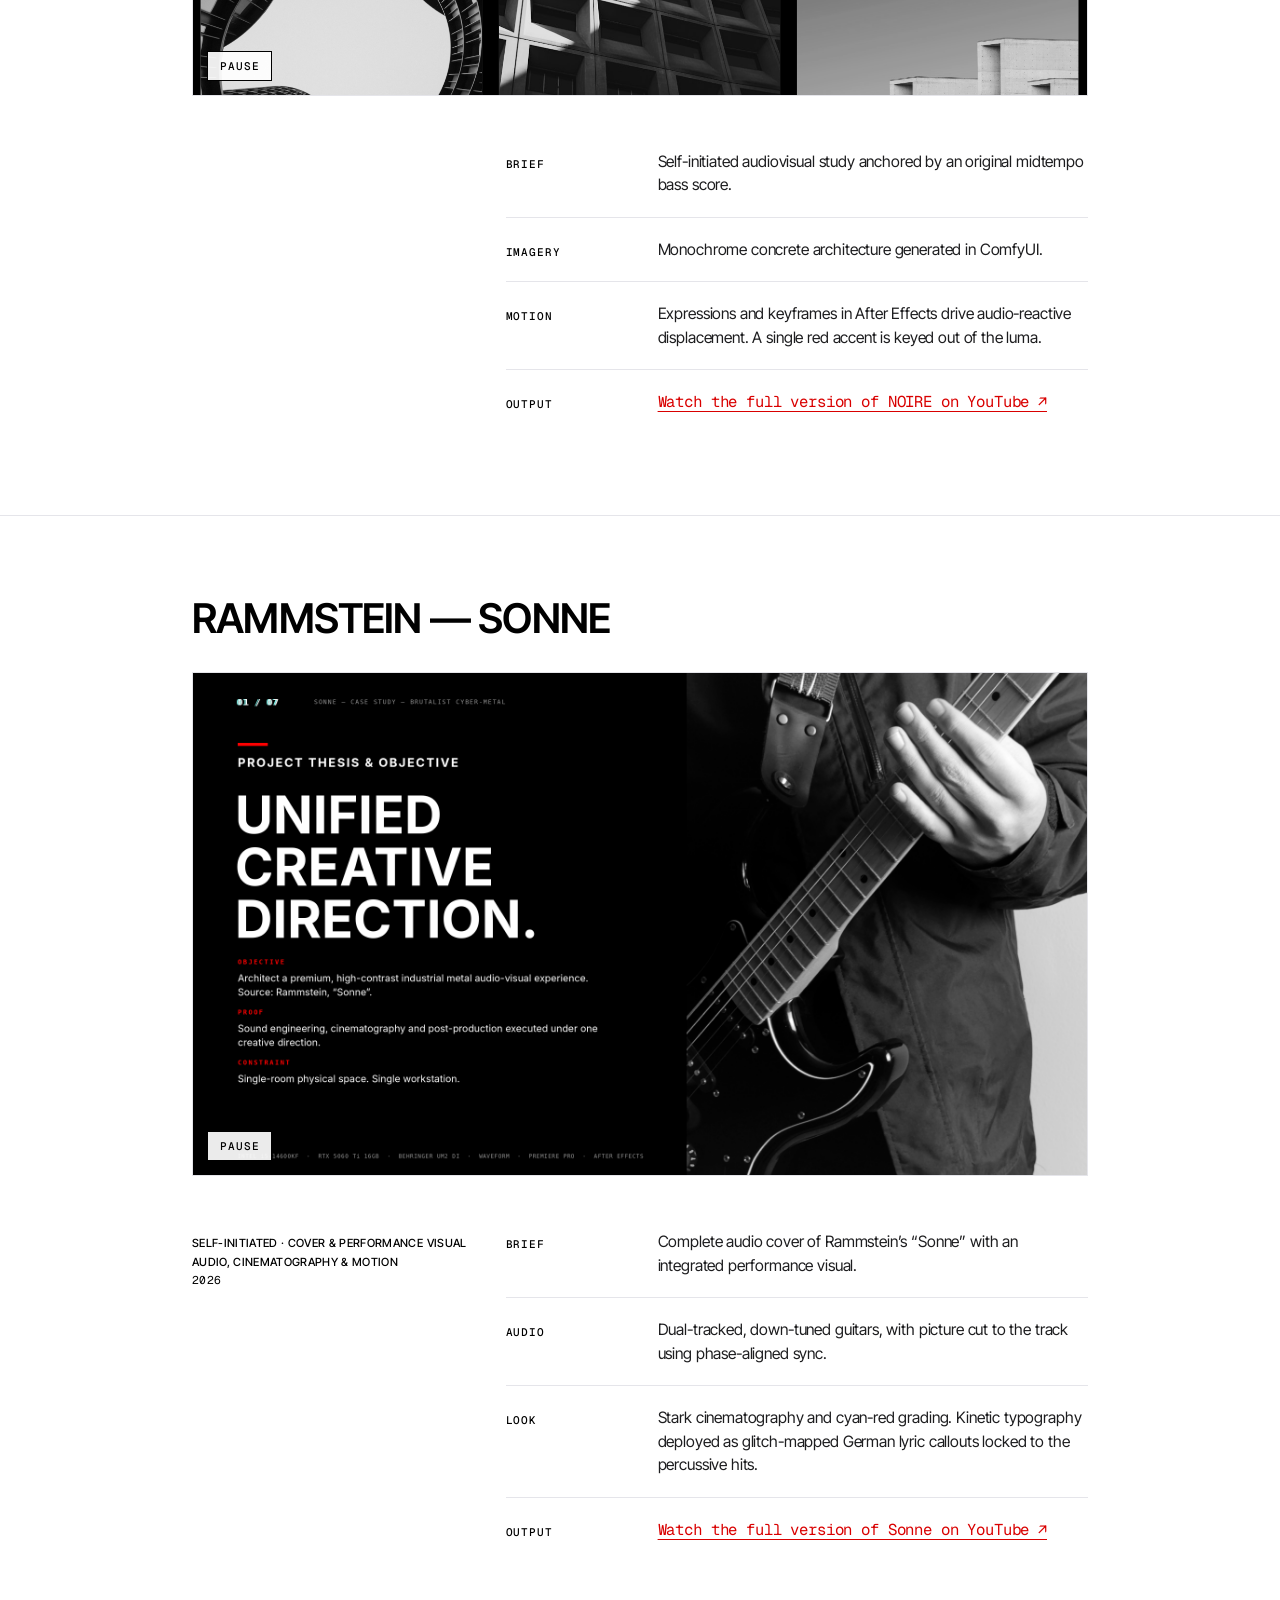
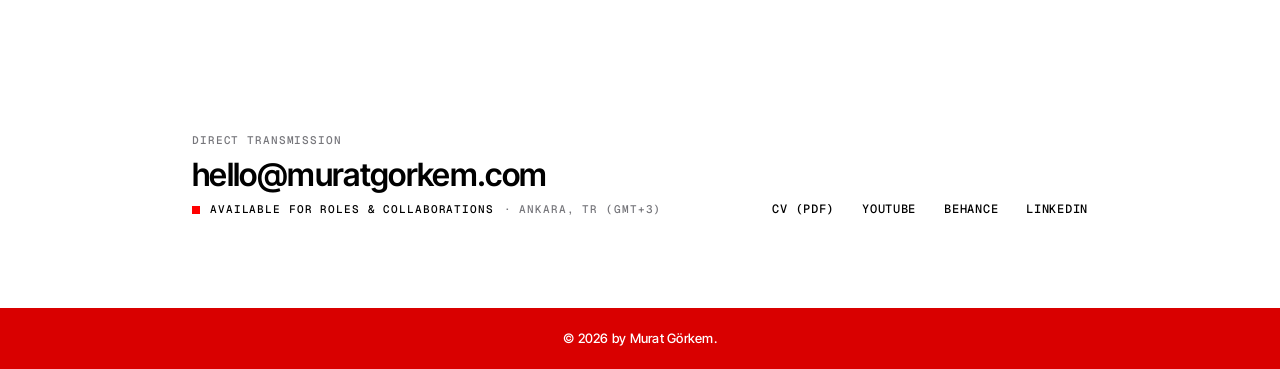
==== commit ccf25d0d: "Add files via upload" ====
--- a/case-studies/index.html
+++ b/case-studies/index.html
@@ -90,17 +90,7 @@
                     <dt>Execution</dt>
                     <dd>2D packaging graphics built in Illustrator and staged under low-key Blender lighting. Assembled end-to-end in After Effects with expression-driven telemetry and scored at 120 BPM in Ableton Live.</dd>
                 </div>
-                <dt>Output</dt>
-                    <dd>
-                    </div>
-                <div class="cs-row">
-                    <dt>Output</dt>
-                    <dd>
-                        <a class="meta-link" href="https://www.youtube.com/watch?v=kDASMdGe5AM" target="_blank" rel="noopener">
-                            Watch the full version of NOIRE on YouTube ↗
-                        </a>
-                    </dd>
-                </div>
+
             </dl>
         </div>
     </div>
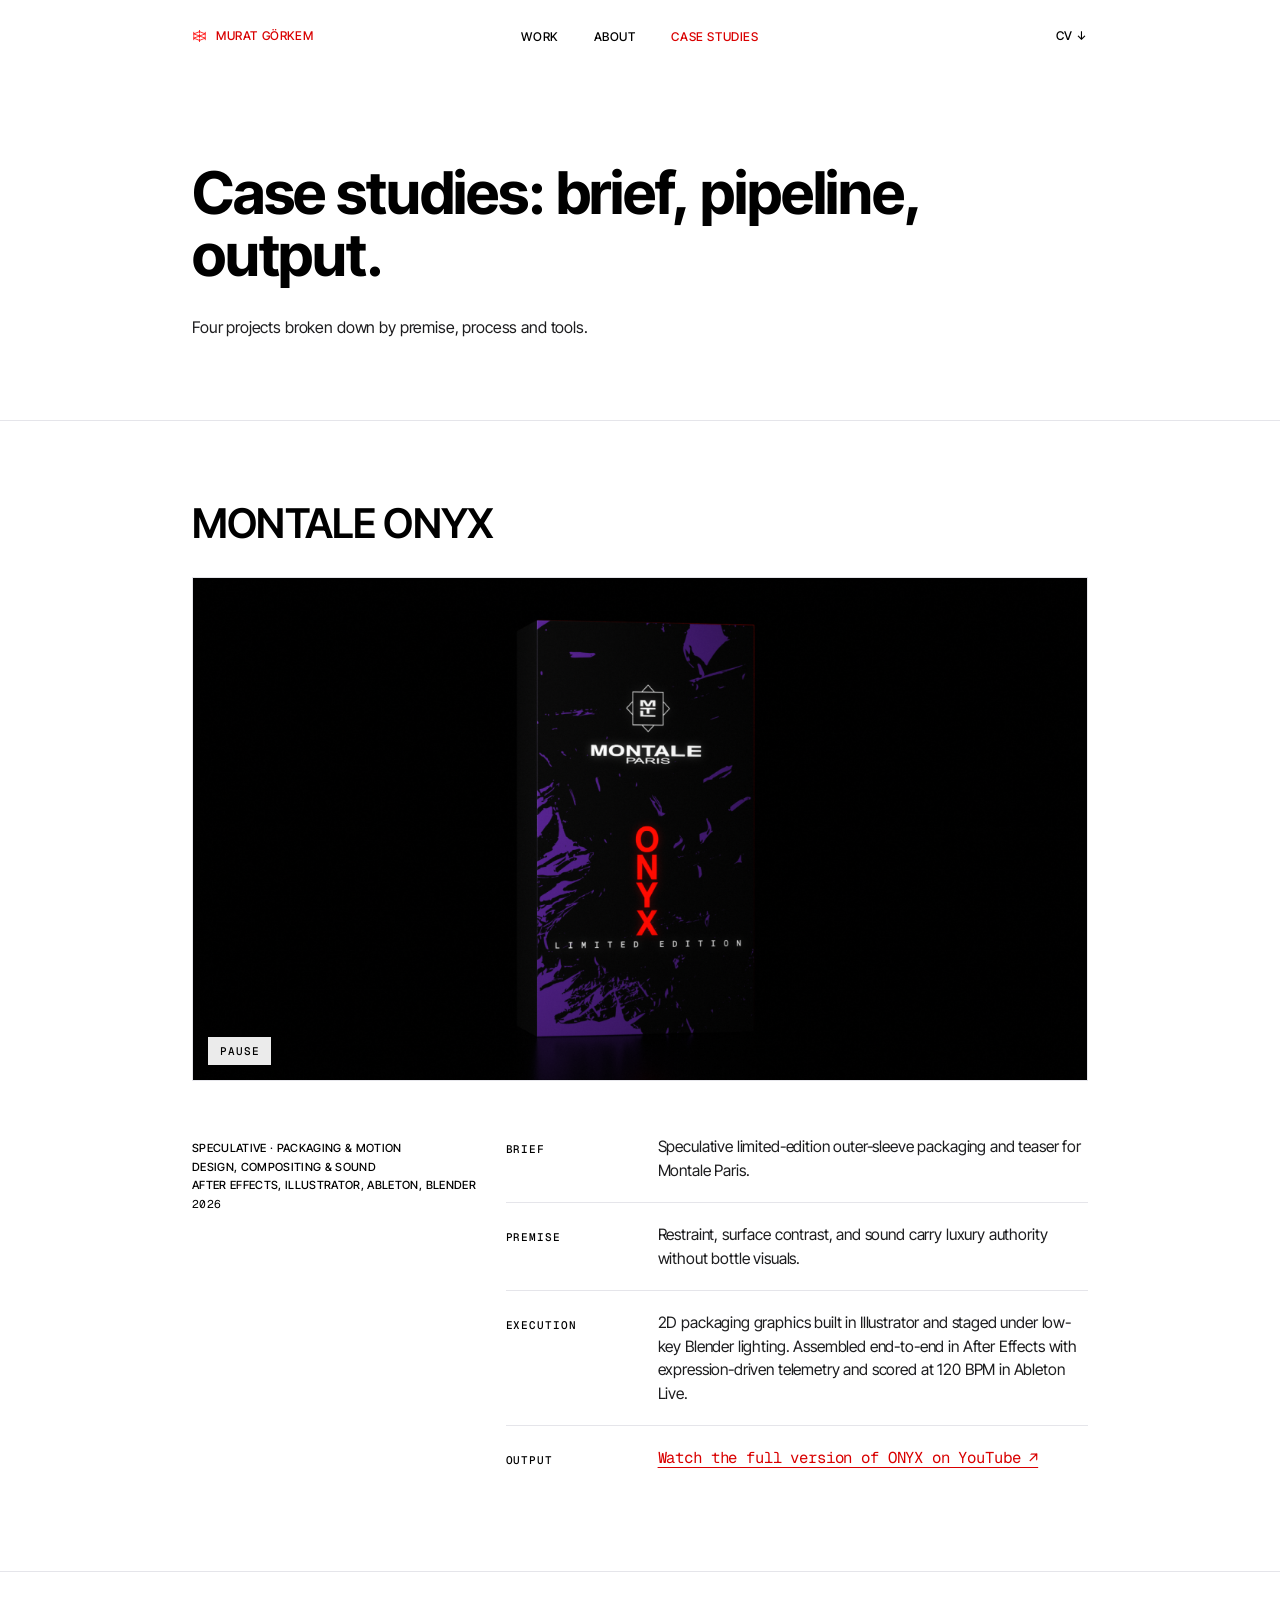
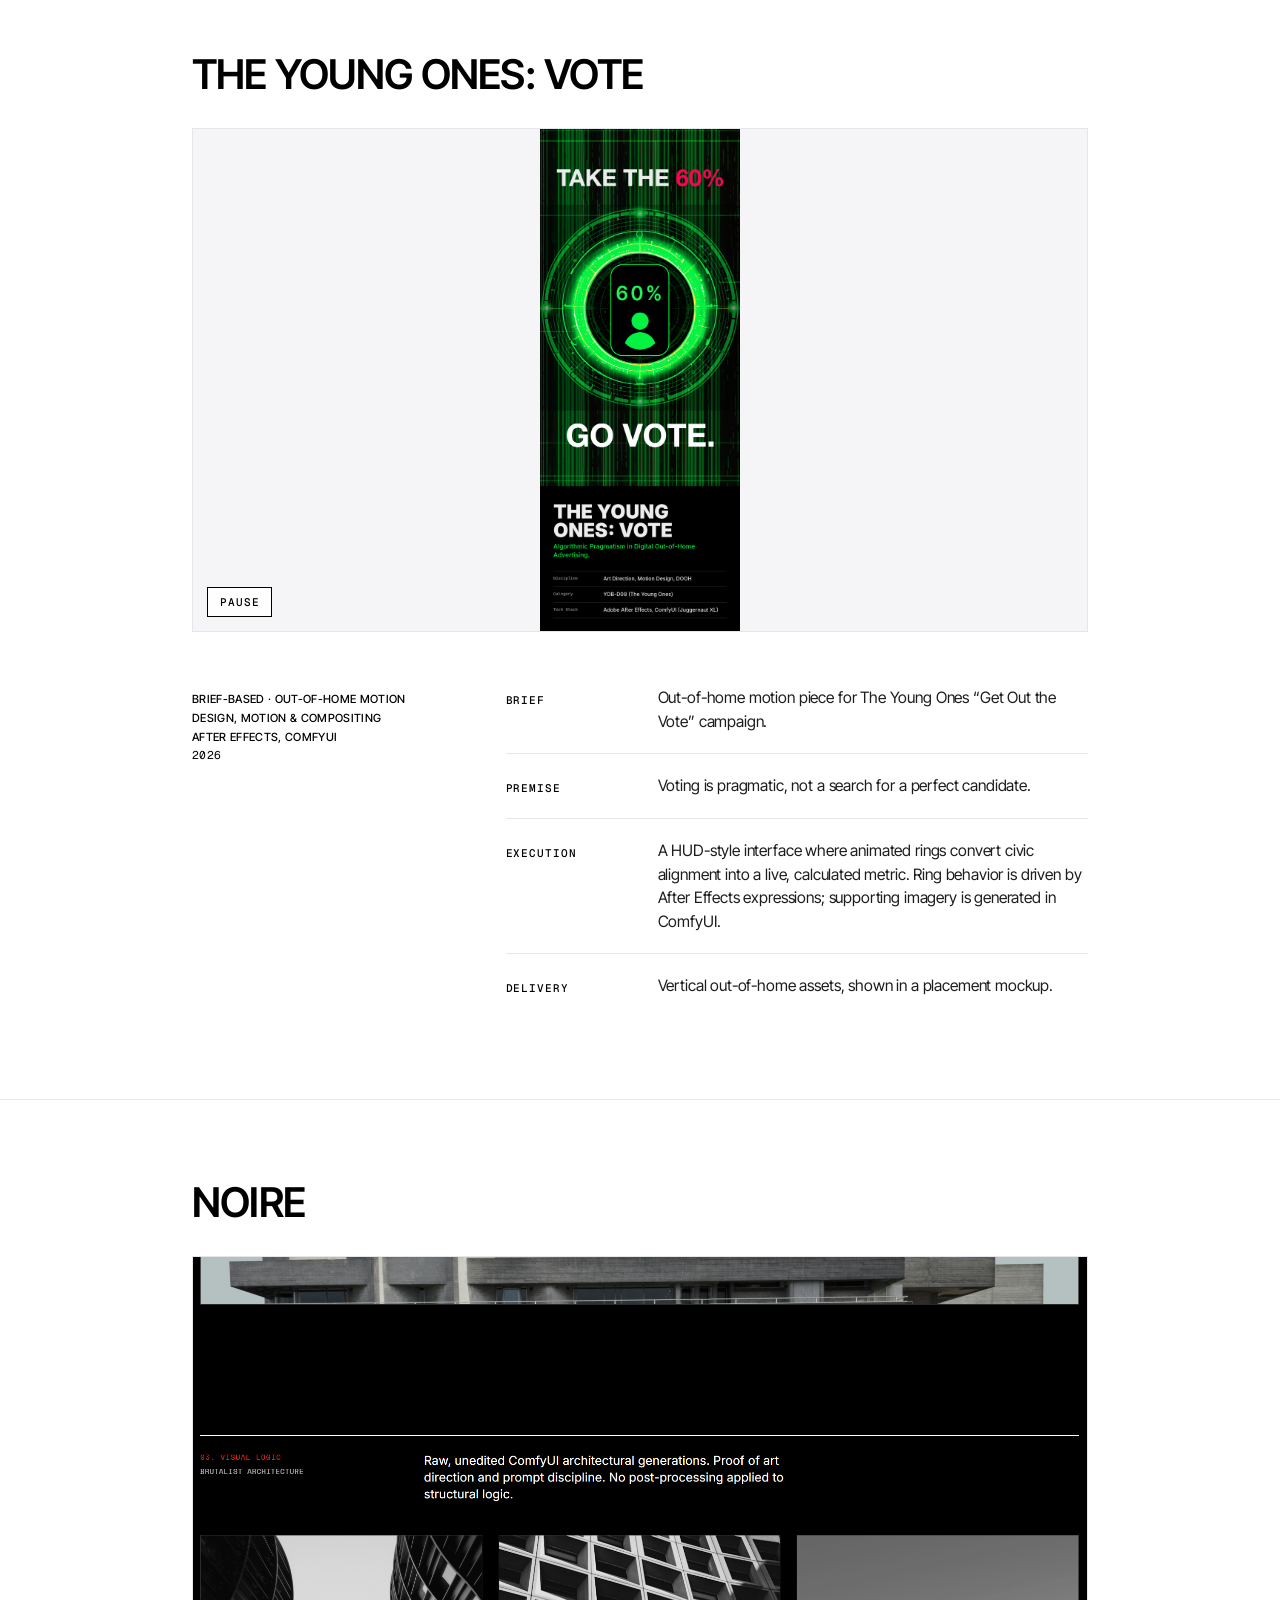
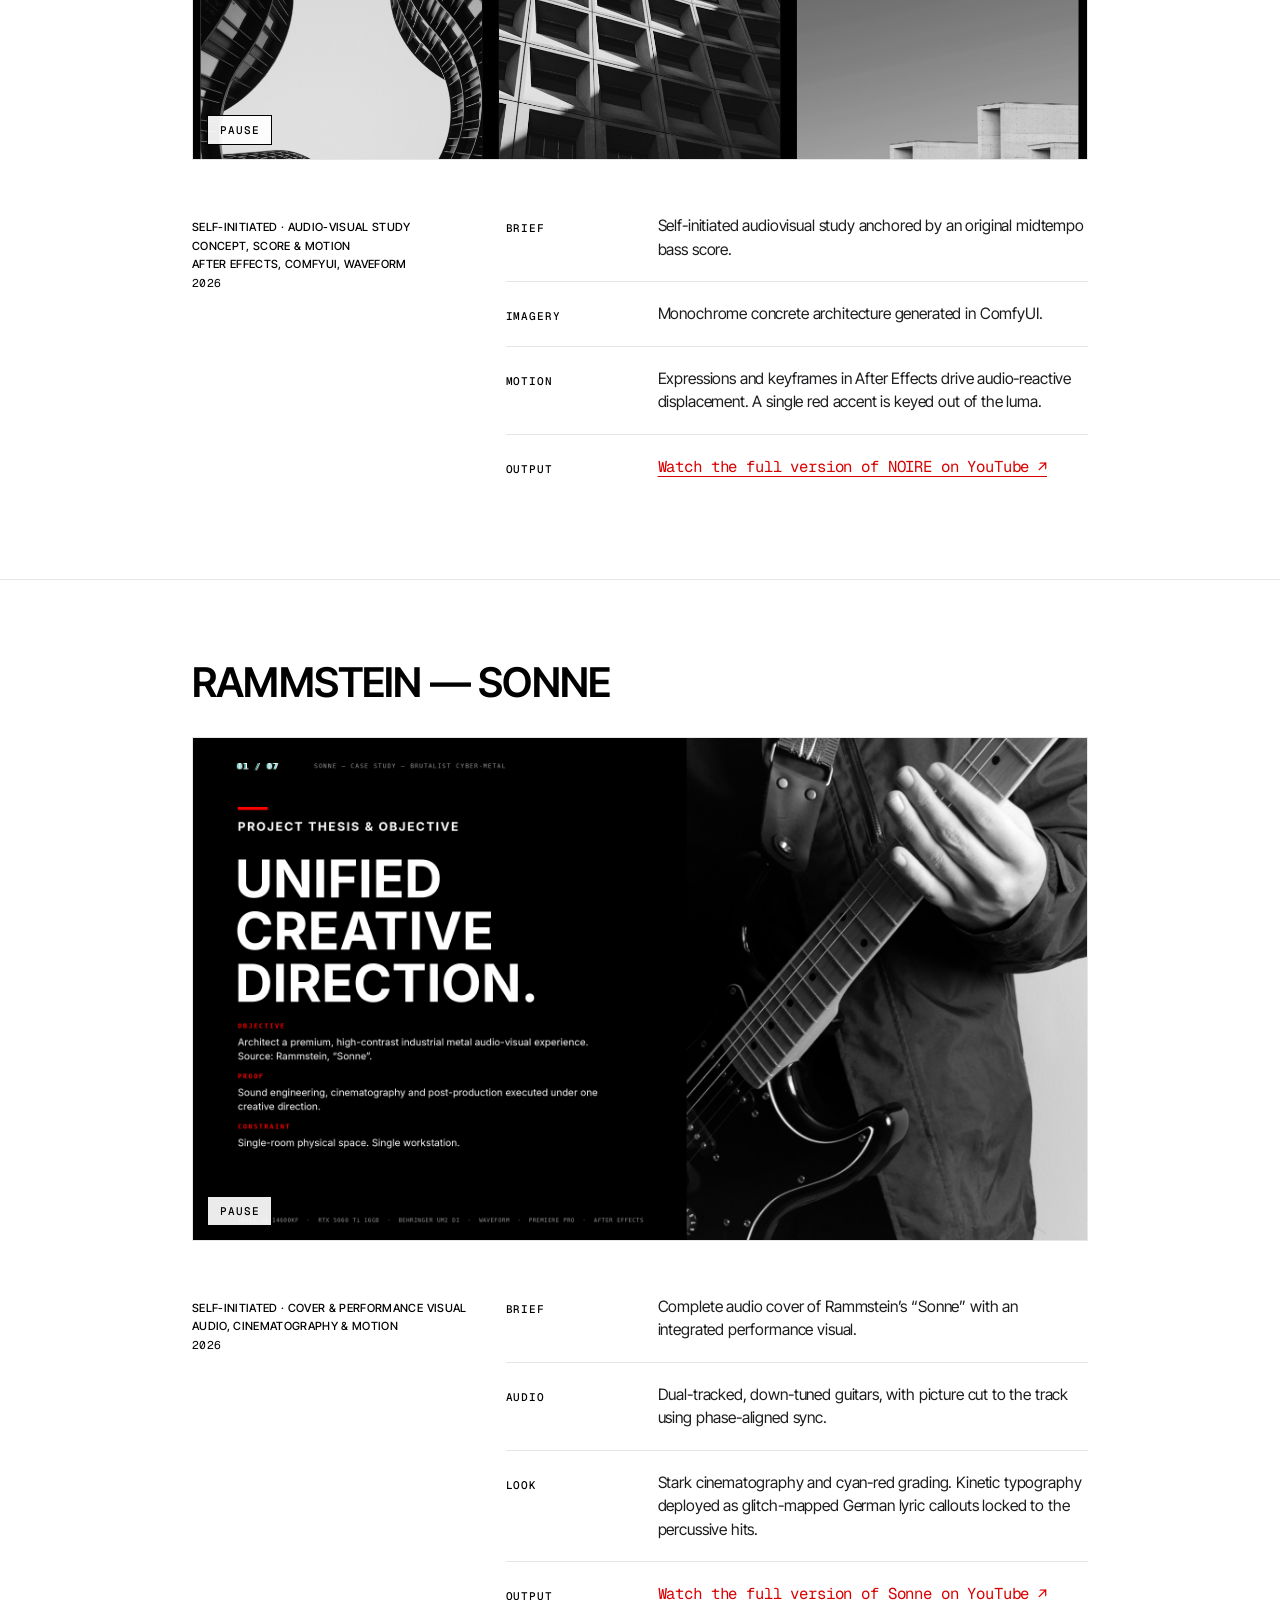
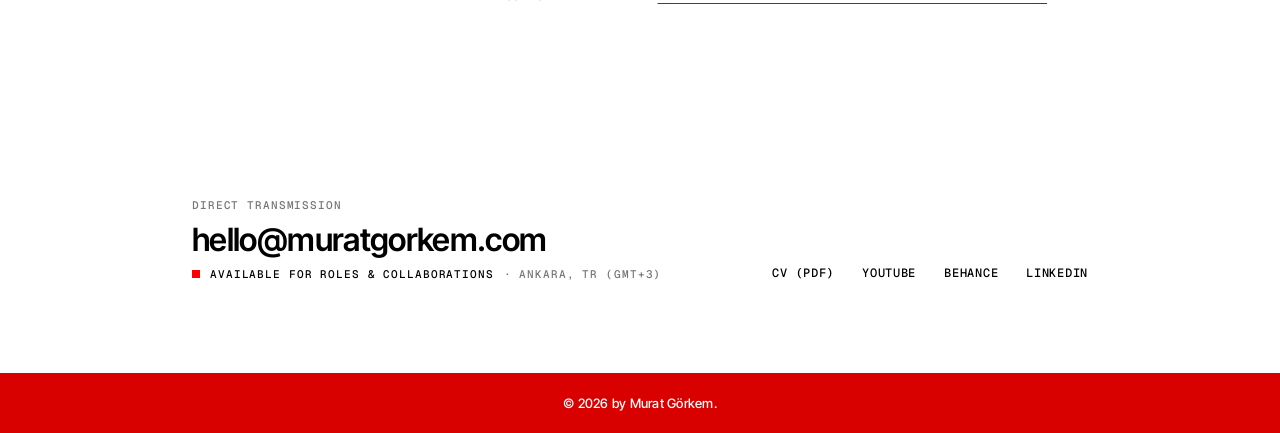
==== commit 5de9f496: "Add files via upload" ====
--- a/case-studies/index.html
+++ b/case-studies/index.html
@@ -90,7 +90,14 @@
                     <dt>Execution</dt>
                     <dd>2D packaging graphics built in Illustrator and staged under low-key Blender lighting. Assembled end-to-end in After Effects with expression-driven telemetry and scored at 120 BPM in Ableton Live.</dd>
                 </div>
-
+                <div class="cs-row">
+                    <dt>Output</dt>
+                    <dd>
+                        <a class="meta-link" href="https://youtu.be/toiKRiZxXJs" target="_blank" rel="noopener">
+                            Watch the full version of ONYX on YouTube ↗
+                        </a>
+                    </dd>
+                </div>
             </dl>
         </div>
     </div>
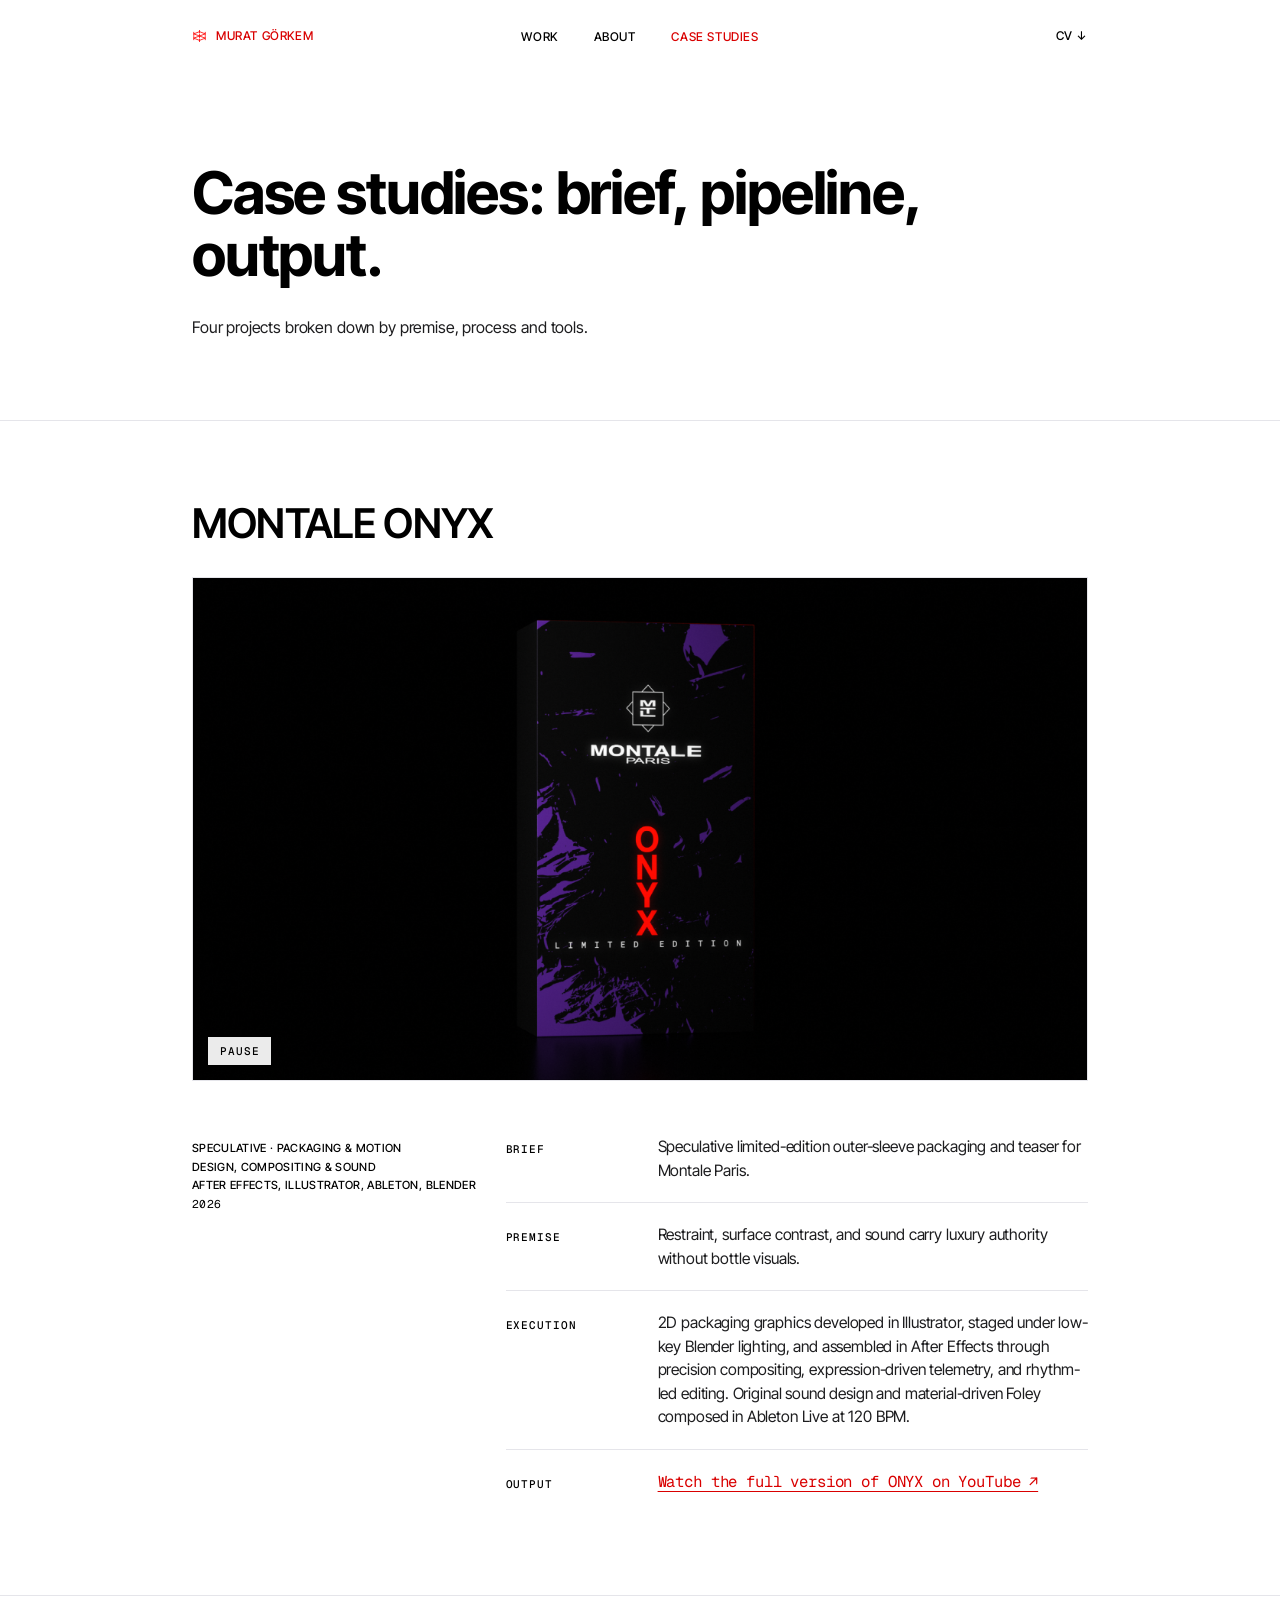
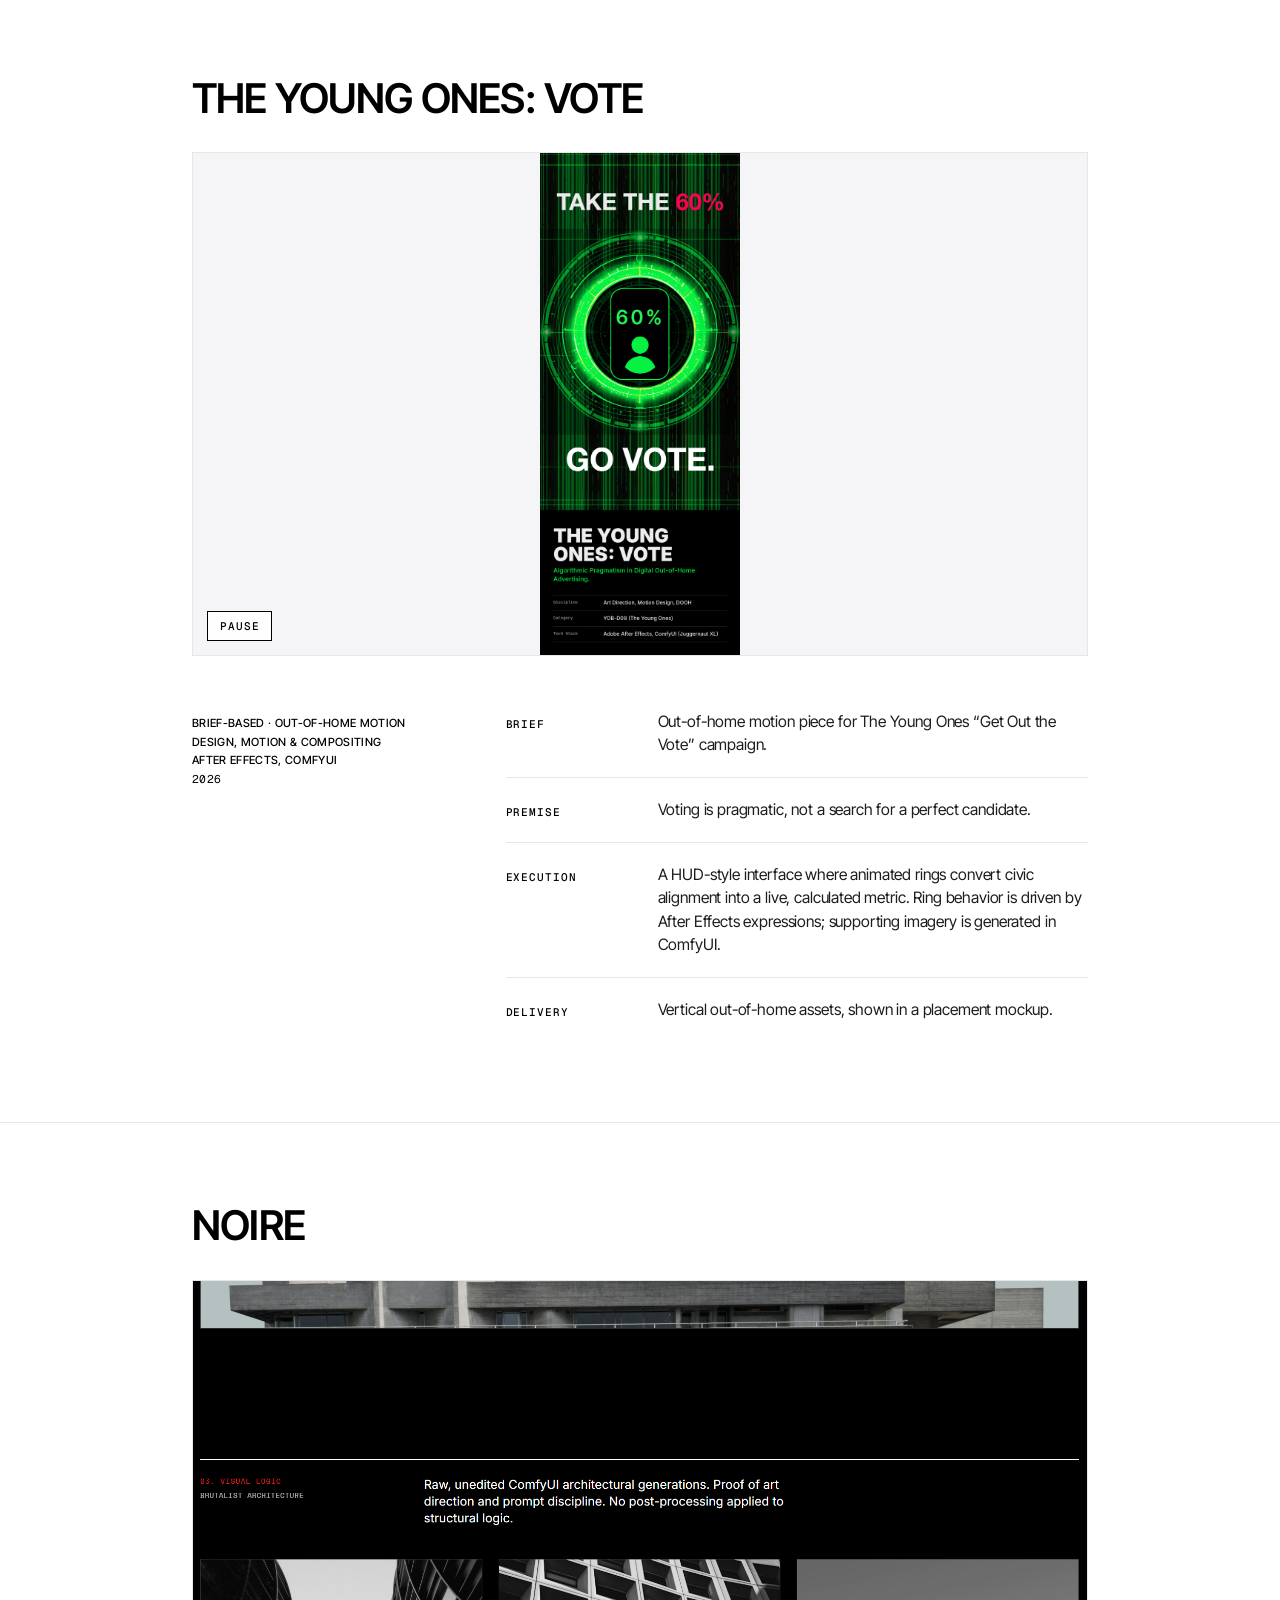
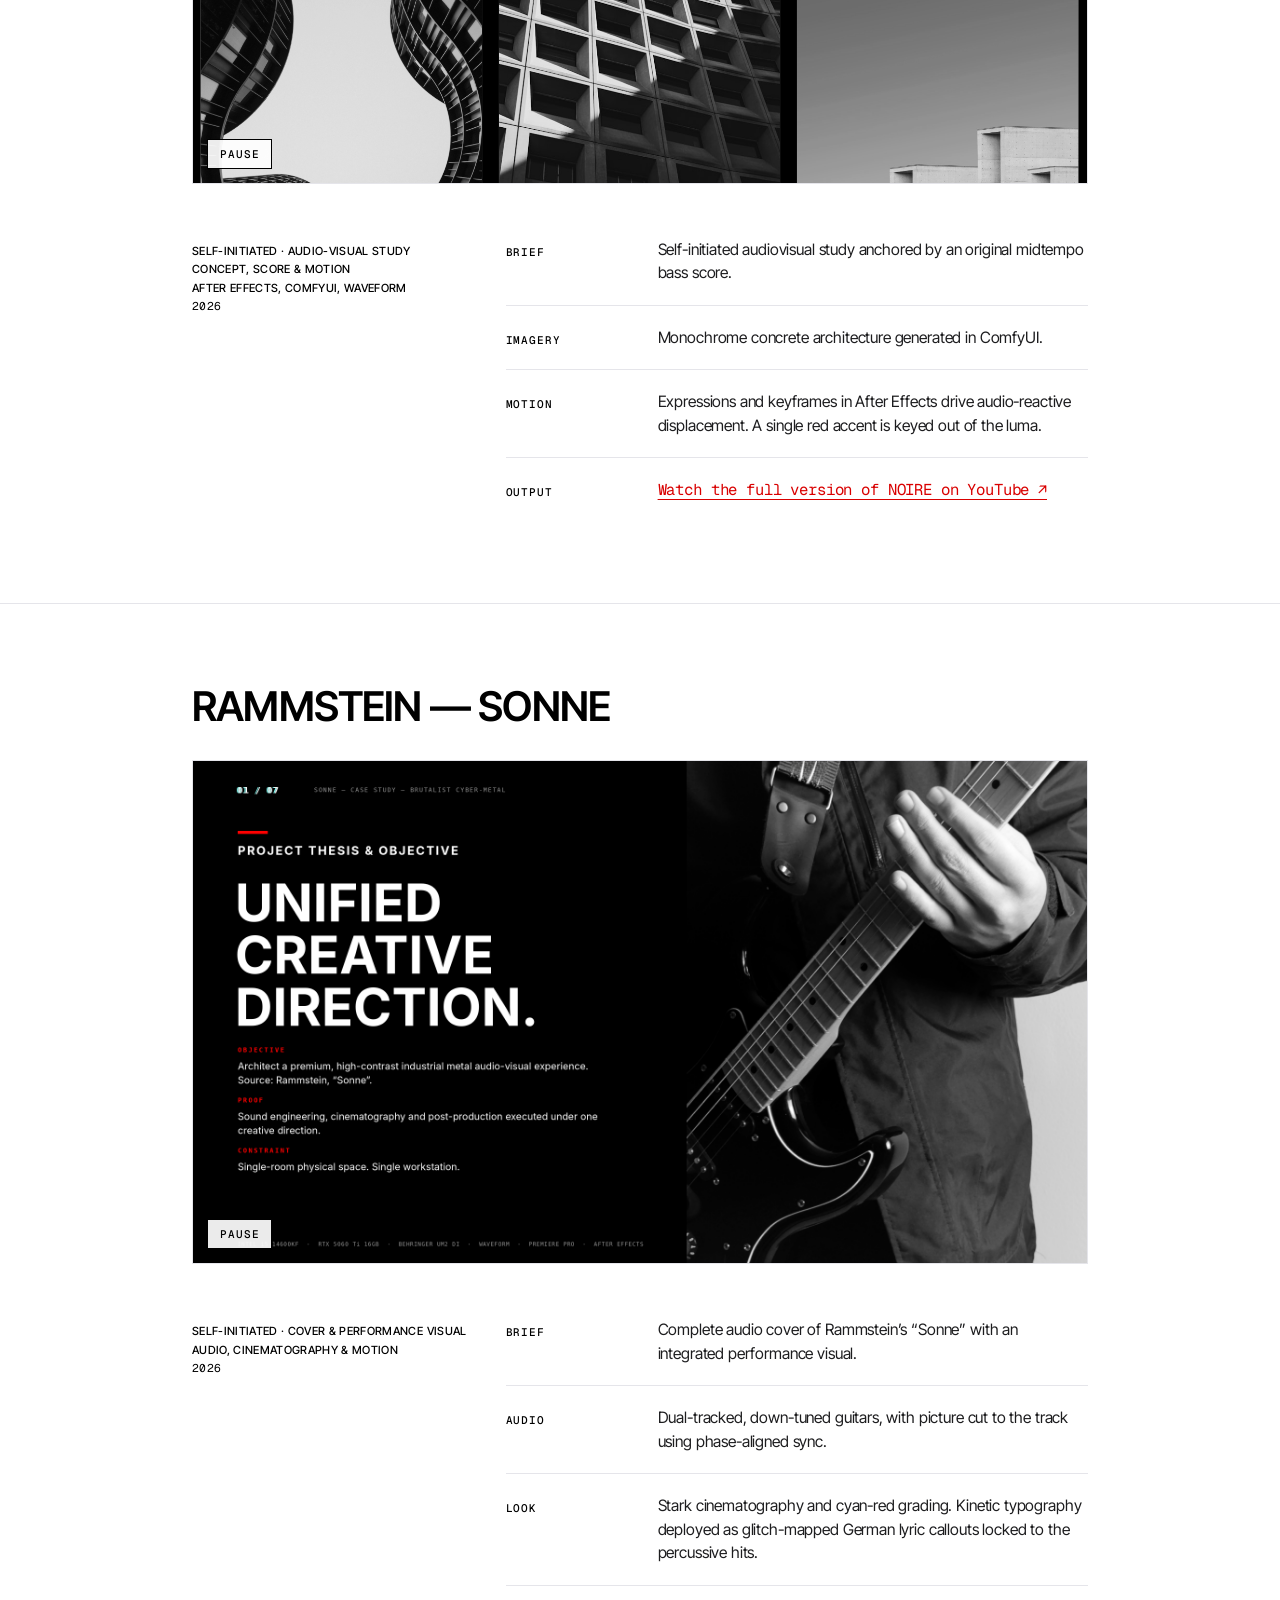
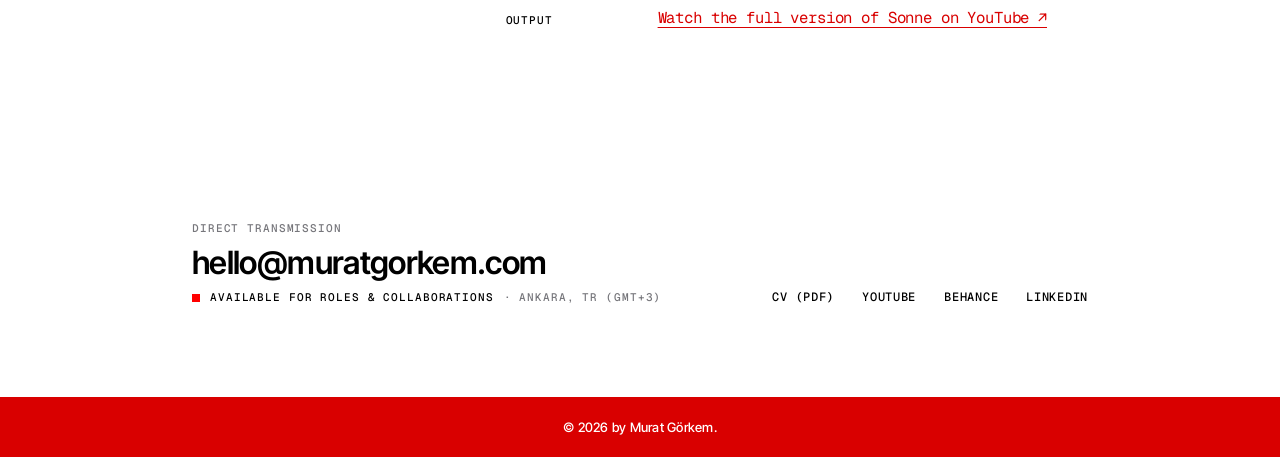
==== commit dde2bb78: "Add files via upload" ====
--- a/case-studies/index.html
+++ b/case-studies/index.html
@@ -88,7 +88,7 @@
                 </div>
                 <div class="cs-row">
                     <dt>Execution</dt>
-                    <dd>2D packaging graphics built in Illustrator and staged under low-key Blender lighting. Assembled end-to-end in After Effects with expression-driven telemetry and scored at 120 BPM in Ableton Live.</dd>
+                    <dd>2D packaging graphics developed in Illustrator, staged under low-key Blender lighting, and assembled in After Effects through precision compositing, expression-driven telemetry, and rhythm-led editing. Original sound design and material-driven Foley composed in Ableton Live at 120 BPM.</dd>
                 </div>
                 <div class="cs-row">
                     <dt>Output</dt>
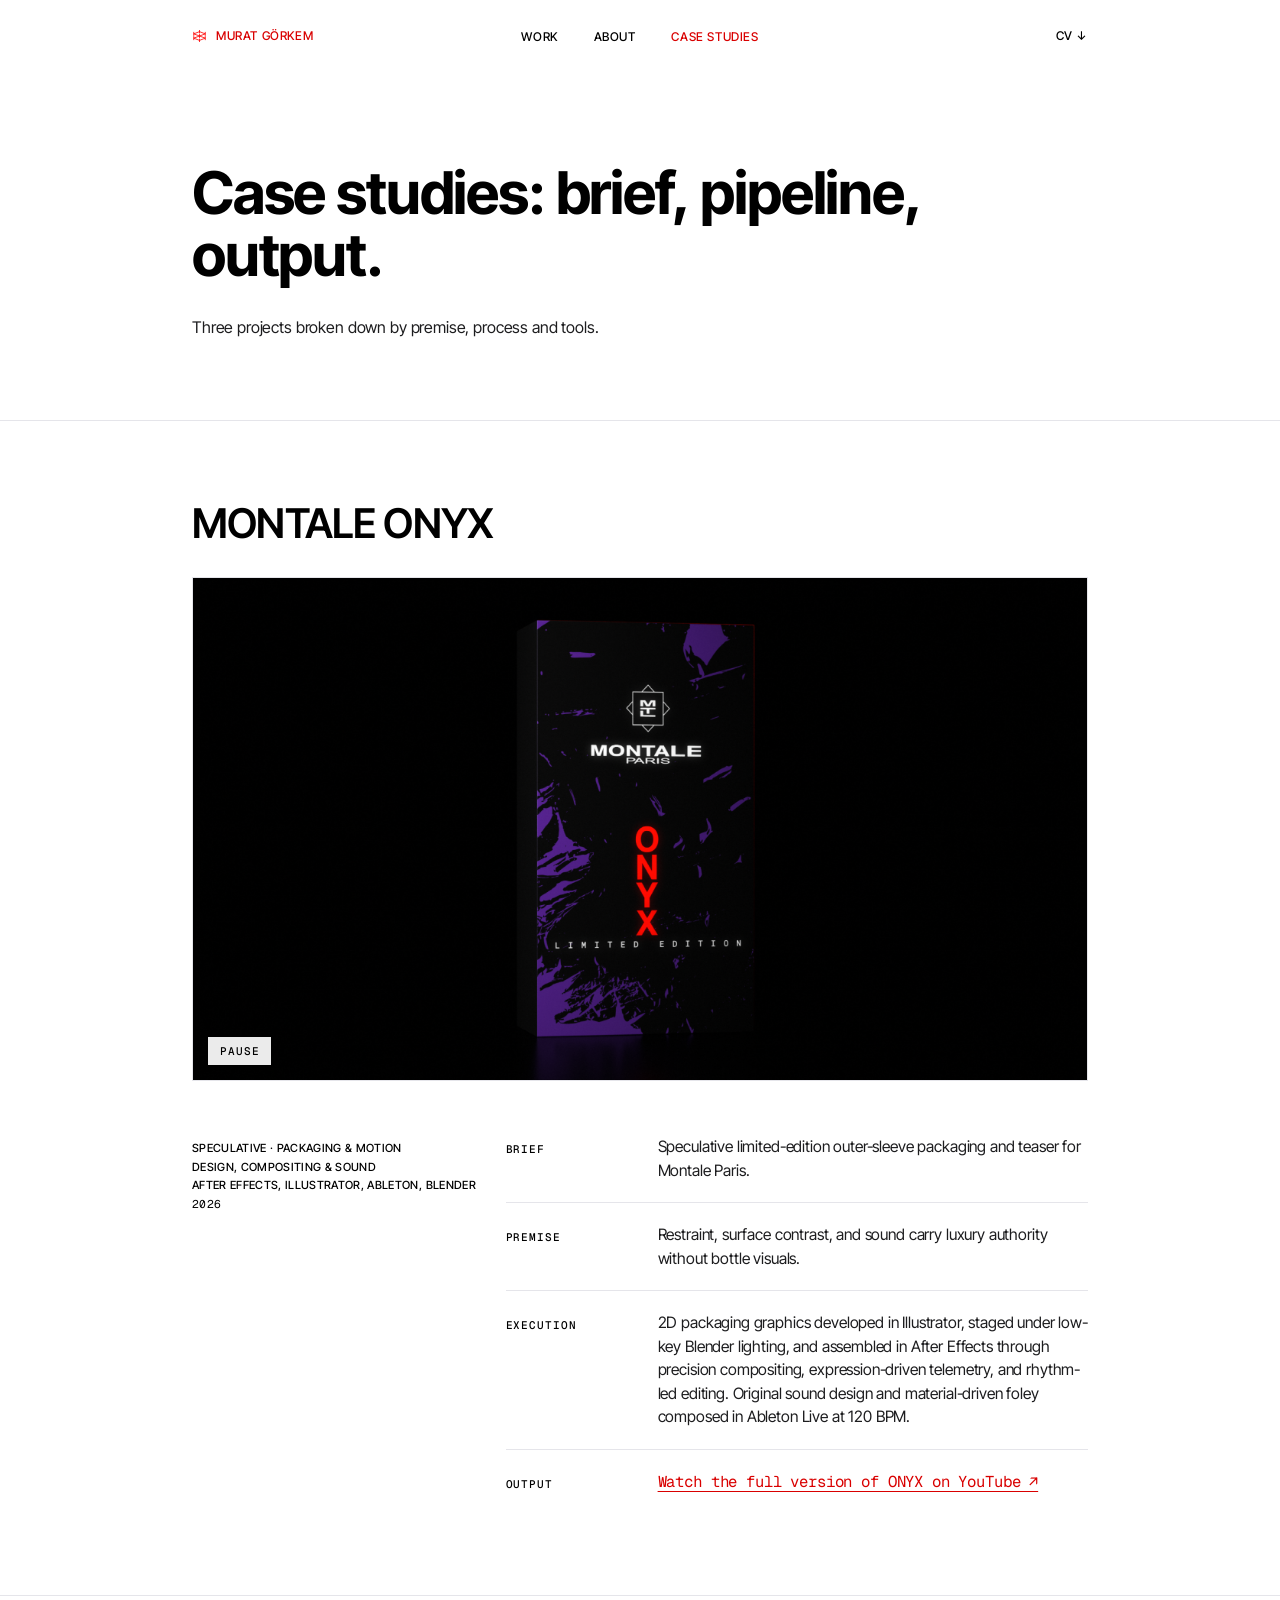
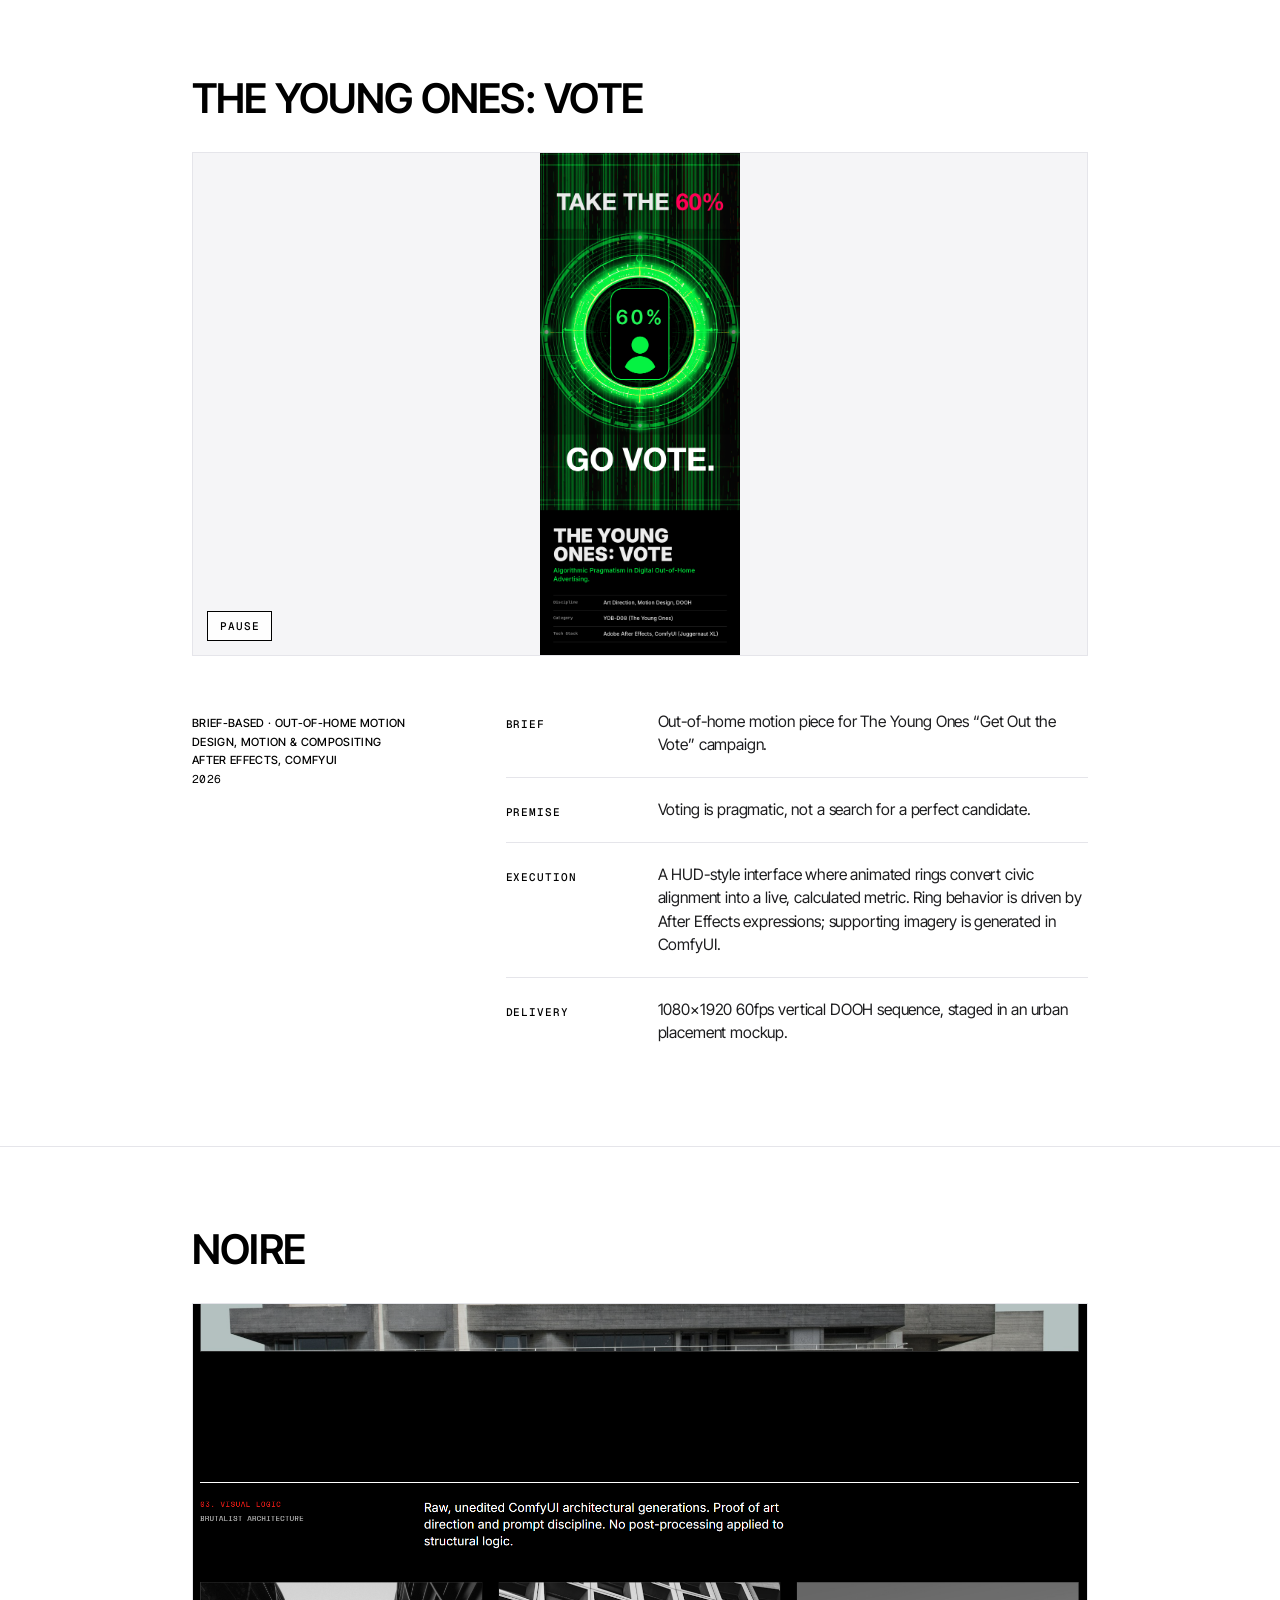
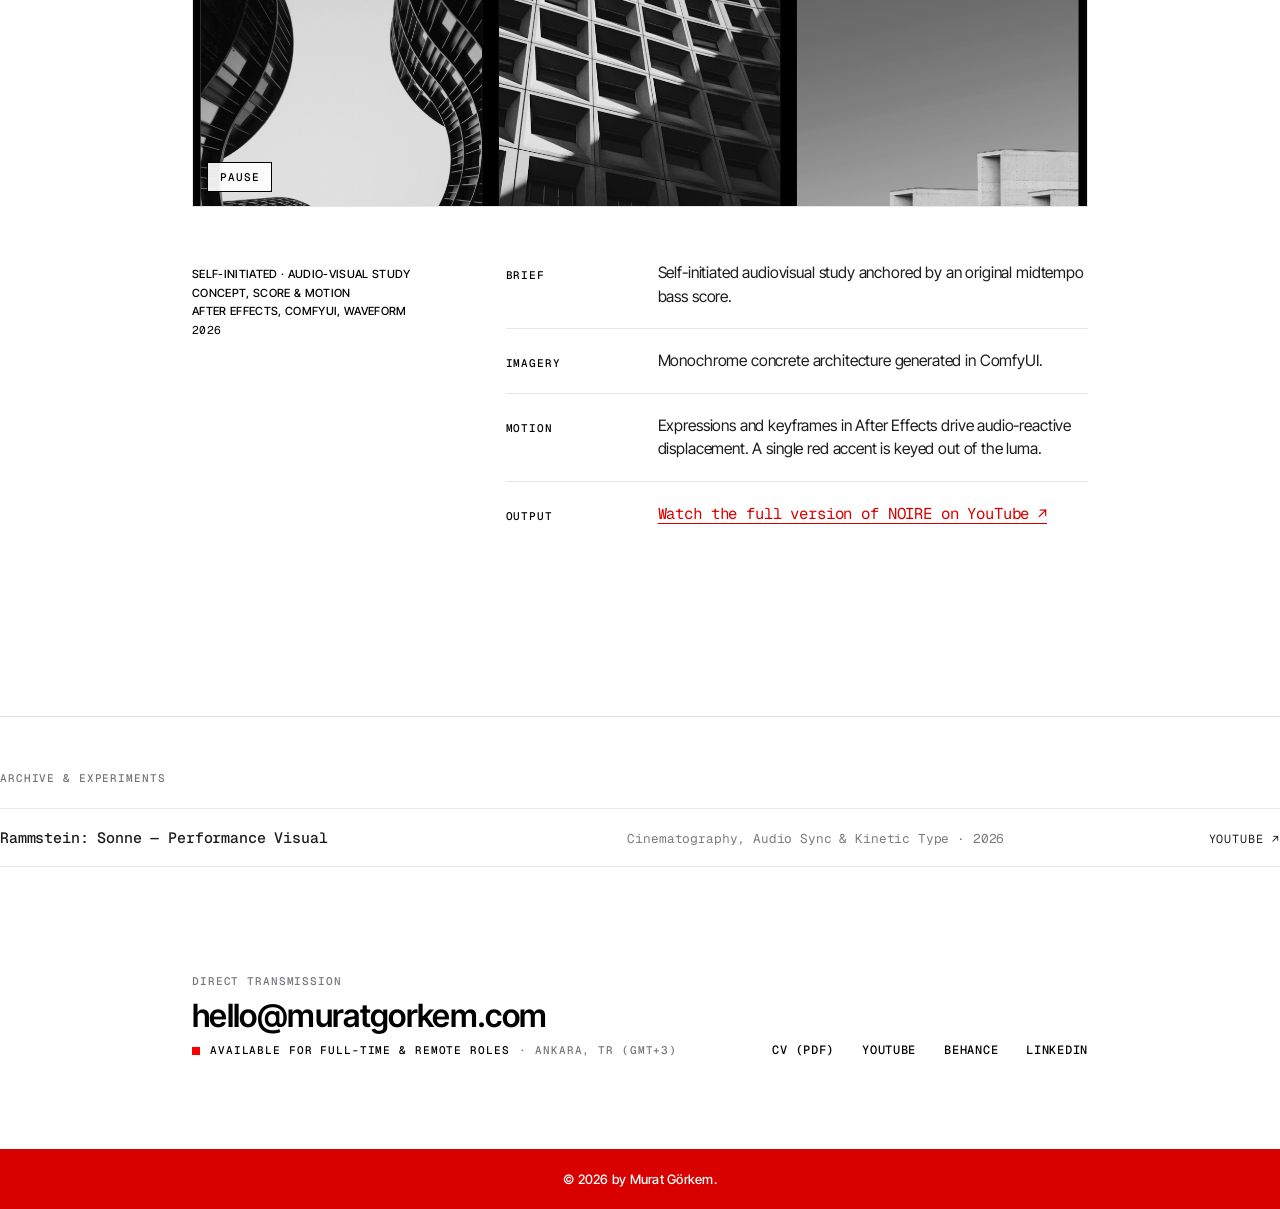
==== commit f5b34d0d: "Add files via upload" ====
--- a/case-studies/index.html
+++ b/case-studies/index.html
@@ -4,7 +4,7 @@
 	<meta charset="utf-8">
 	<meta name="viewport" content="width=device-width, initial-scale=1">
 	<title>Case Studies — Murat Görkem, Motion &amp; Sound Design</title>
-	<meta name="description" content="Case studies by Murat Görkem: kinetic OOH motion, an audio-visual study and a performance visual, broken down by brief, process and tools.">
+	<meta name="description" content="Case studies by Murat Görkem: speculative packaging motion, kinetic OOH campaign and audio-visual study, broken down by brief, process and tools.">
 	<link rel="canonical" href="https://muratgorkem.com/case-studies/">
 	<meta name="robots" content="index, follow, max-image-preview:large">
 	<meta name="theme-color" content="#ffffff">
@@ -12,7 +12,7 @@
 	<meta property="og:site_name" content="Murat Görkem">
 	<meta property="og:url" content="https://muratgorkem.com/case-studies/">
 	<meta property="og:title" content="Case Studies — Murat Görkem">
-	<meta property="og:description" content="Case studies by Murat Görkem: kinetic OOH motion, an audio-visual study and a performance visual, broken down by brief, process and tools.">
+	<meta property="og:description" content="Case studies by Murat Görkem: speculative packaging motion, kinetic OOH campaign and audio-visual study, broken down by brief, process and tools.">
 	<meta property="og:image" content="https://muratgorkem.com/images/preview.jpg">
 	<meta name="twitter:card" content="summary_large_image">
 	<link rel="icon" href="/favicon.ico" sizes="48x48">
@@ -22,6 +22,21 @@
 	<link rel="preload" href="/assets/css/fonts/GeistMono-VariableFont_wght.ttf" as="font" type="font/ttf" crossorigin>
 	<link rel="stylesheet" href="/assets/css/main.css?v=4">
 	<script>document.documentElement.classList.add('js','ready');</script>
+	<style>
+	/* Minimal 1-line Archive & Experiments strip (matches homepage system) */
+	.archive-strip { border-top: 1px solid rgba(0, 0, 0, .12); margin-top: clamp(3rem, 7vw, 6rem); padding: clamp(2rem, 4vw, 3rem) 0 1rem; }
+	.archive-list { list-style: none; margin: 1.25rem 0 0; padding: 0; border-top: 1px solid rgba(0, 0, 0, .08); }
+	.archive-list li { border-bottom: 1px solid rgba(0, 0, 0, .08); }
+	.archive-list a { display: grid; grid-template-columns: minmax(0, 1.3fr) minmax(0, 1.2fr) auto; align-items: baseline; gap: 1rem 1.5rem; padding: 1.05rem 0; color: inherit; text-decoration: none; transition: opacity .25s ease; }
+	.archive-list a:hover { opacity: .62; }
+	.archive-title { font-weight: 500; letter-spacing: -.01em; }
+	.archive-meta { font-size: .85em; opacity: .58; }
+	.archive-link { font-size: .78em; letter-spacing: .08em; text-transform: uppercase; white-space: nowrap; }
+	@media (max-width: 720px) {
+		.archive-list a { grid-template-columns: 1fr auto; gap: .35rem 1rem; }
+		.archive-meta { grid-column: 1 / -1; order: 3; }
+	}
+	</style>
 </head>
 <body>
 	<header id="header">
@@ -48,226 +63,174 @@
 	<main class="cs-page">
 		<div class="cs-intro">
 			<h1 class="about-headline" data-split="words" data-intro>Case studies: brief, pipeline, output.</h1>
-			<p class="cs-lede">Four projects broken down by premise, process and tools.</p>
+			<p class="cs-lede">Three projects broken down by premise, process and tools.</p>
 		</div>
-		
-<article class="cs" id="montale-onyx">
-    <div class="cs-head">
-        <h2>Montale Onyx</h2>
-    </div>
-
-    <figure class="cs-figure" data-slideshow>
-        <img class="cs-slide is-active" src="/case-studies\onyx_case/ONYX_CASE-01.png" alt="Montale Onyx project still 1">
-
-        <img class="cs-slide" src="/case-studies\onyx_case/ONYX_CASE-02.png" alt="Montale Onyx project still 2" loading="lazy">
-        <img class="cs-slide" src="/case-studies\onyx_case/ONYX_CASE-03.png" alt="Montale Onyx project still 2" loading="lazy">
-        <img class="cs-slide" src="/case-studies\onyx_case/ONYX_CASE-04.png" alt="Montale Onyx project still 2" loading="lazy">
-        <img class="cs-slide" src="/case-studies\onyx_case/ONYX_CASE-05.png" alt="Montale Onyx project still 2" loading="lazy">
-        <img class="cs-slide" src="/case-studies\onyx_case/ONYX_CASE-06.png" alt="Montale Onyx project still 2" loading="lazy">
-        <img class="cs-slide" src="/case-studies\onyx_case/ONYX_CASE-07.png" alt="Montale Onyx project still 2" loading="lazy">
-        <img class="cs-slide" src="/case-studies\onyx_case/ONYX_CASE-08.png" alt="Montale Onyx project still 2" loading="lazy">
-    </figure>
-
-    <div class="project-details reveal">
-        <ul class="project-meta-unlabeled" aria-label="Project specifications">
-            <li>Speculative · Packaging &amp; motion</li>
-            <li>Design, compositing &amp; sound</li>
-            <li>After Effects, Illustrator, Ableton, Blender</li>
-            <li class="is-muted">2026</li>
-        </ul>
-
-        <div class="project-description">
-            <dl class="cs-rows">
-                <div class="cs-row">
-                    <dt>Brief</dt>
-                    <dd>Speculative limited-edition outer-sleeve packaging and teaser for Montale Paris.</dd>
-                </div>
-                <div class="cs-row">
-                    <dt>Premise</dt>
-                    <dd>Restraint, surface contrast, and sound carry luxury authority without bottle visuals.</dd>
-                </div>
-                <div class="cs-row">
-                    <dt>Execution</dt>
-                    <dd>2D packaging graphics developed in Illustrator, staged under low-key Blender lighting, and assembled in After Effects through precision compositing, expression-driven telemetry, and rhythm-led editing. Original sound design and material-driven Foley composed in Ableton Live at 120 BPM.</dd>
-                </div>
-                <div class="cs-row">
-                    <dt>Output</dt>
-                    <dd>
-                        <a class="meta-link" href="https://youtu.be/toiKRiZxXJs" target="_blank" rel="noopener">
-                            Watch the full version of ONYX on YouTube ↗
-                        </a>
-                    </dd>
-                </div>
-            </dl>
-        </div>
-    </div>
-</article>
-
-<article class="cs" id="young-ones">
-    <div class="cs-head">
-        <h2>The Young Ones: Vote</h2>
-    </div>
-
-    <figure class="cs-figure is-light" data-slideshow>
-        <img class="cs-slide is-active" src="/case-studies/vote_case/yob%20(1).png" alt="Young Ones campaign project still 1">
-
-        <img class="cs-slide" src="/case-studies/vote_case/yob%20(2).png" alt="Young Ones campaign project still 2" loading="lazy">
-        <img class="cs-slide" src="/case-studies/vote_case/yob%20(3).png" alt="Young Ones campaign project still 3" loading="lazy">
-        <img class="cs-slide" src="/case-studies/vote_case/yob%20(4).png" alt="Young Ones campaign project still 4" loading="lazy">
-        <img class="cs-slide" src="/case-studies/vote_case/yob%20(5).png" alt="Young Ones campaign project still 5" loading="lazy">
-        <img class="cs-slide" src="/case-studies/vote_case/yob%20(6).png" alt="Young Ones campaign project still 6" loading="lazy">
-
-        <video class="cs-slide" muted loop playsinline preload="none" poster="/case-studies/vote_case/yob%20(1).png" src="/videos/murat-gorkem-vote-mockup.mp4" aria-label="Young Ones campaign: placement mockup"></video>
-
-        <video class="cs-slide" muted loop playsinline preload="none" poster="/case-studies/vote_case/yob%20(1).png" src="/videos/murat-gorkem-vote-ooh.mp4" aria-label="Young Ones campaign: out-of-home asset"></video>
-    </figure>
-
-    <div class="project-details reveal">
-        <ul class="project-meta-unlabeled" aria-label="Project specifications">
-            <li>Brief-based · Out-of-home motion</li>
-            <li>Design, motion &amp; compositing</li>
-            <li>After Effects, ComfyUI</li>
-            <li class="is-muted">2026</li>
-        </ul>
-
-        <div class="project-description">
-            <dl class="cs-rows">
-                <div class="cs-row">
-                    <dt>Brief</dt>
-                    <dd>Out-of-home motion piece for The Young Ones “Get Out the Vote” campaign.</dd>
-                </div>
-                <div class="cs-row">
-                    <dt>Premise</dt>
-                    <dd>Voting is pragmatic, not a search for a perfect candidate.</dd>
-                </div>
-                <div class="cs-row">
-                    <dt>Execution</dt>
-                    <dd>A HUD-style interface where animated rings convert civic alignment into a live, calculated metric. Ring behavior is driven by After Effects expressions; supporting imagery is generated in ComfyUI.</dd>
-                </div>
-                <div class="cs-row">
-                    <dt>Delivery</dt>
-                    <dd>Vertical out-of-home assets, shown in a placement mockup.</dd>
-                </div>
-            </dl>
-        </div>
-    </div>
-
-    <!-- ADD when available: breakdown clip, process stills, outcome (views, client feedback). -->
-</article>
-
-		
-
-<article class="cs" id="noire">
-    <div class="cs-head">
-        <h2>NOIRE</h2>
-    </div>
-
-    <figure class="cs-figure" data-slideshow>
-        <img class="cs-slide is-active" src="/case-studies/noire_case/noire%20(1).png" alt="NOIRE project still 1">
-
-        <img class="cs-slide" src="/case-studies/noire_case/noire%20(2).png" alt="NOIRE project still 2" loading="lazy">
-        <img class="cs-slide" src="/case-studies/noire_case/noire%20(3).png" alt="NOIRE project still 3" loading="lazy">
-        <img class="cs-slide" src="/case-studies/noire_case/noire%20(4).png" alt="NOIRE project still 4" loading="lazy">
-        <img class="cs-slide" src="/case-studies/noire_case/noire%20(5).png" alt="NOIRE project still 5" loading="lazy">
-        <img class="cs-slide" src="/case-studies/noire_case/noire%20(6).png" alt="NOIRE project still 6" loading="lazy">
-        <img class="cs-slide" src="/case-studies/noire_case/noire%20(7).png" alt="NOIRE project still 7" loading="lazy">
-        <img class="cs-slide" src="/case-studies/noire_case/noire%20(8).png" alt="NOIRE project still 8" loading="lazy">
-        <img class="cs-slide" src="/case-studies/noire_case/noire%20(9).png" alt="NOIRE project still 9" loading="lazy">
-        <img class="cs-slide" src="/case-studies/noire_case/noire%20(10).png" alt="NOIRE project still 10" loading="lazy">
-        <img class="cs-slide" src="/case-studies/noire_case/noire%20(11).png" alt="NOIRE project still 11" loading="lazy">
-        <img class="cs-slide" src="/case-studies/noire_case/noire%20(12).png" alt="NOIRE project still 12" loading="lazy">
-    </figure>
-
-    <div class="project-details reveal">
-        <ul class="project-meta-unlabeled" aria-label="Project specifications">
-            <li>Self-initiated · Audio-visual study</li>
-            <li>Concept, score &amp; motion</li>
-            <li>After Effects, ComfyUI, Waveform</li>
-            <li class="is-muted">2026</li>
-        </ul>
-
-        <div class="project-description">
-            <dl class="cs-rows">
-                <div class="cs-row">
-                    <dt>Brief</dt>
-                    <dd>Self-initiated audiovisual study anchored by an original midtempo bass score.</dd>
-                </div>
-                <div class="cs-row">
-                    <dt>Imagery</dt>
-                    <dd>Monochrome concrete architecture generated in ComfyUI.</dd>
-                </div>
-                <div class="cs-row">
-                    <dt>Motion</dt>
-                    <dd>Expressions and keyframes in After Effects drive audio-reactive displacement. A single red accent is keyed out of the luma.</dd>
-                </div>
-                <div class="cs-row">
-                    <dt>Output</dt>
-                    <dd>
-                        <a class="meta-link" href="https://www.youtube.com/watch?v=kDASMdGe5AM" target="_blank" rel="noopener">
-                            Watch the full version of NOIRE on YouTube ↗
-                        </a>
-                    </dd>
-                </div>
-            </dl>
-        </div>
-    </div>
-</article>
-
-			<!-- ADD when available: breakdown clip, process stills, outcome (views, client feedback). -->
-		
-
-<article class="cs" id="sonne">
-    <div class="cs-head">
-        <h2>Rammstein — Sonne</h2>
-    </div>
-
-    <figure class="cs-figure" data-slideshow>
-        <img class="cs-slide is-active" src="/case-studies/sonne_case/sonne%20(1).png" alt="Sonne cover still 1: oversized kinetic typography frame">
-
-        <img class="cs-slide" src="/case-studies/sonne_case/sonne%20(2).png" alt="Sonne cover still 2" loading="lazy">
-        <img class="cs-slide" src="/case-studies/sonne_case/sonne%20(3).png" alt="Sonne cover still 3" loading="lazy">
-        <img class="cs-slide" src="/case-studies/sonne_case/sonne%20(4).png" alt="Sonne cover still 4" loading="lazy">
-        <img class="cs-slide" src="/case-studies/sonne_case/sonne%20(5).png" alt="Sonne cover still 5" loading="lazy">
-		<img class="cs-slide" src="/case-studies/sonne_case/sonne%20(6).png" alt="Sonne cover still 6" loading="lazy">
-		<img class="cs-slide" src="/case-studies/sonne_case/sonne%20(7).png" alt="Sonne cover still 7" loading="lazy">
-    </figure>
-
-    <div class="project-details reveal">
-        <ul class="project-meta-unlabeled" aria-label="Project specifications">
-            <li>Self-initiated · Cover &amp; performance visual</li>
-            <li>Audio, cinematography &amp; motion</li>
-            <li class="is-muted">2026</li>
-        </ul>
-
-        <div class="project-description">
-            <dl class="cs-rows">
-                <div class="cs-row">
-                    <dt>Brief</dt>
-                    <dd>Complete audio cover of Rammstein’s “Sonne” with an integrated performance visual.</dd>
-                </div>
-                <div class="cs-row">
-                    <dt>Audio</dt>
-                    <dd>Dual-tracked, down-tuned guitars, with picture cut to the track using phase-aligned sync.</dd>
-                </div>
-                <div class="cs-row">
-                    <dt>Look</dt>
-                    <dd>Stark cinematography and cyan-red grading. Kinetic typography deployed as glitch-mapped German lyric callouts locked to the percussive hits.</dd>
-                </div>
-                <div class="cs-row">
-                    <dt>Output</dt>
-                    <dd>
-                        <a class="meta-link" href="https://www.youtube.com/watch?v=OzTGWnlOWNU" target="_blank" rel="noopener">
-                            Watch the full version of Sonne on YouTube ↗
-                        </a>
-                    </dd>
-                </div>
-            </dl>
-        </div>
-    </div>
-</article>
-
-			<!-- ADD when available: breakdown clip, process stills, outcome (views, client feedback). -->
+
+		<article class="cs" id="montale-onyx">
+			<div class="cs-head">
+				<h2>Montale Onyx</h2>
+			</div>
+
+			<figure class="cs-figure" data-slideshow>
+				<img class="cs-slide is-active" src="/case-studies/onyx_case/ONYX_CASE-01.png" alt="Montale Onyx hero monolith lookdev cover">
+				<img class="cs-slide" src="/case-studies/onyx_case/ONYX_CASE-02.png" alt="Montale Onyx 2D packaging flat layout — back and front panels" loading="lazy">
+				<img class="cs-slide" src="/case-studies/onyx_case/ONYX_CASE-03.png" alt="Montale Onyx Illustrator packaging grid system" loading="lazy">
+				<img class="cs-slide" src="/case-studies/onyx_case/ONYX_CASE-04.png" alt="Montale Onyx Blender Cycles clay lighting versus final shader lookdev" loading="lazy">
+				<img class="cs-slide" src="/case-studies/onyx_case/ONYX_CASE-05.png" alt="Montale Onyx 4-act editorial storyboard matrix" loading="lazy">
+				<img class="cs-slide" src="/case-studies/onyx_case/ONYX_CASE-06.png" alt="Montale Onyx After Effects expression-driven millimeter telemetry" loading="lazy">
+				<img class="cs-slide" src="/case-studies/onyx_case/ONYX_CASE-07.png" alt="Montale Onyx Ableton Live 120 BPM arrangement and foley timeline" loading="lazy">
+				<img class="cs-slide" src="/case-studies/onyx_case/ONYX_CASE-08.png" alt="Montale Onyx final brand lockup and speculative project credits" loading="lazy">
+			</figure>
+
+			<div class="project-details reveal">
+				<ul class="project-meta-unlabeled" aria-label="Project specifications">
+					<li>Speculative · Packaging &amp; motion</li>
+					<li>Design, compositing &amp; sound</li>
+					<li>After Effects, Illustrator, Ableton, Blender</li>
+					<li class="is-muted">2026</li>
+				</ul>
+
+				<div class="project-description">
+					<dl class="cs-rows">
+						<div class="cs-row">
+							<dt>Brief</dt>
+							<dd>Speculative limited-edition outer-sleeve packaging and teaser for Montale Paris.</dd>
+						</div>
+						<div class="cs-row">
+							<dt>Premise</dt>
+							<dd>Restraint, surface contrast, and sound carry luxury authority without bottle visuals.</dd>
+						</div>
+						<div class="cs-row">
+							<dt>Execution</dt>
+							<dd>2D packaging graphics developed in Illustrator, staged under low-key Blender lighting, and assembled in After Effects through precision compositing, expression-driven telemetry, and rhythm-led editing. Original sound design and material-driven foley composed in Ableton Live at 120 BPM.</dd>
+						</div>
+						<div class="cs-row">
+							<dt>Output</dt>
+							<dd>
+								<a class="meta-link" href="https://youtu.be/toiKRiZxXJs" target="_blank" rel="noopener">
+									Watch the full version of ONYX on YouTube ↗
+								</a>
+							</dd>
+						</div>
+					</dl>
+				</div>
+			</div>
 		</article>
+
+		<article class="cs" id="young-ones">
+			<div class="cs-head">
+				<h2>The Young Ones: Vote</h2>
+			</div>
+
+			<figure class="cs-figure is-light" data-slideshow>
+				<img class="cs-slide is-active" src="/case-studies/vote_case/yob%20(1).png" alt="Young Ones campaign project still 1">
+				<img class="cs-slide" src="/case-studies/vote_case/yob%20(2).png" alt="Young Ones campaign project still 2" loading="lazy">
+				<img class="cs-slide" src="/case-studies/vote_case/yob%20(3).png" alt="Young Ones campaign project still 3" loading="lazy">
+				<img class="cs-slide" src="/case-studies/vote_case/yob%20(4).png" alt="Young Ones campaign project still 4" loading="lazy">
+				<img class="cs-slide" src="/case-studies/vote_case/yob%20(5).png" alt="Young Ones campaign project still 5" loading="lazy">
+				<img class="cs-slide" src="/case-studies/vote_case/yob%20(6).png" alt="Young Ones campaign project still 6" loading="lazy">
+				<video class="cs-slide" muted loop playsinline preload="none" poster="/case-studies/vote_case/yob%20(1).png" src="/videos/murat-gorkem-vote-mockup.mp4" aria-label="Young Ones campaign: placement mockup"></video>
+				<video class="cs-slide" muted loop playsinline preload="none" poster="/case-studies/vote_case/yob%20(1).png" src="/videos/murat-gorkem-vote-ooh.mp4" aria-label="Young Ones campaign: out-of-home asset"></video>
+			</figure>
+
+			<div class="project-details reveal">
+				<ul class="project-meta-unlabeled" aria-label="Project specifications">
+					<li>Brief-based · Out-of-home motion</li>
+					<li>Design, motion &amp; compositing</li>
+					<li>After Effects, ComfyUI</li>
+					<li class="is-muted">2026</li>
+				</ul>
+
+				<div class="project-description">
+					<dl class="cs-rows">
+						<div class="cs-row">
+							<dt>Brief</dt>
+							<dd>Out-of-home motion piece for The Young Ones “Get Out the Vote” campaign.</dd>
+						</div>
+						<div class="cs-row">
+							<dt>Premise</dt>
+							<dd>Voting is pragmatic, not a search for a perfect candidate.</dd>
+						</div>
+						<div class="cs-row">
+							<dt>Execution</dt>
+							<dd>A HUD-style interface where animated rings convert civic alignment into a live, calculated metric. Ring behavior is driven by After Effects expressions; supporting imagery is generated in ComfyUI.</dd>
+						</div>
+						<div class="cs-row">
+							<dt>Delivery</dt>
+							<dd>1080×1920 60fps vertical DOOH sequence, staged in an urban placement mockup.</dd>
+						</div>
+					</dl>
+				</div>
+			</div>
+		</article>
+
+		<article class="cs" id="noire">
+			<div class="cs-head">
+				<h2>NOIRE</h2>
+			</div>
+
+			<figure class="cs-figure" data-slideshow>
+				<img class="cs-slide is-active" src="/case-studies/noire_case/noire%20(1).png" alt="NOIRE project still 1">
+				<img class="cs-slide" src="/case-studies/noire_case/noire%20(2).png" alt="NOIRE project still 2" loading="lazy">
+				<img class="cs-slide" src="/case-studies/noire_case/noire%20(3).png" alt="NOIRE project still 3" loading="lazy">
+				<img class="cs-slide" src="/case-studies/noire_case/noire%20(4).png" alt="NOIRE project still 4" loading="lazy">
+				<img class="cs-slide" src="/case-studies/noire_case/noire%20(5).png" alt="NOIRE project still 5" loading="lazy">
+				<img class="cs-slide" src="/case-studies/noire_case/noire%20(6).png" alt="NOIRE project still 6" loading="lazy">
+				<img class="cs-slide" src="/case-studies/noire_case/noire%20(7).png" alt="NOIRE project still 7" loading="lazy">
+				<img class="cs-slide" src="/case-studies/noire_case/noire%20(8).png" alt="NOIRE project still 8" loading="lazy">
+				<img class="cs-slide" src="/case-studies/noire_case/noire%20(9).png" alt="NOIRE project still 9" loading="lazy">
+				<img class="cs-slide" src="/case-studies/noire_case/noire%20(10).png" alt="NOIRE project still 10" loading="lazy">
+				<img class="cs-slide" src="/case-studies/noire_case/noire%20(11).png" alt="NOIRE project still 11" loading="lazy">
+				<img class="cs-slide" src="/case-studies/noire_case/noire%20(12).png" alt="NOIRE project still 12" loading="lazy">
+			</figure>
+
+			<div class="project-details reveal">
+				<ul class="project-meta-unlabeled" aria-label="Project specifications">
+					<li>Self-initiated · Audio-visual study</li>
+					<li>Concept, score &amp; motion</li>
+					<li>After Effects, ComfyUI, Waveform</li>
+					<li class="is-muted">2026</li>
+				</ul>
+
+				<div class="project-description">
+					<dl class="cs-rows">
+						<div class="cs-row">
+							<dt>Brief</dt>
+							<dd>Self-initiated audiovisual study anchored by an original midtempo bass score.</dd>
+						</div>
+						<div class="cs-row">
+							<dt>Imagery</dt>
+							<dd>Monochrome concrete architecture generated in ComfyUI.</dd>
+						</div>
+						<div class="cs-row">
+							<dt>Motion</dt>
+							<dd>Expressions and keyframes in After Effects drive audio-reactive displacement. A single red accent is keyed out of the luma.</dd>
+						</div>
+						<div class="cs-row">
+							<dt>Output</dt>
+							<dd>
+								<a class="meta-link" href="https://www.youtube.com/watch?v=kDASMdGe5AM" target="_blank" rel="noopener">
+									Watch the full version of NOIRE on YouTube ↗
+								</a>
+							</dd>
+						</div>
+					</dl>
+				</div>
+			</div>
+		</article>
+
+		<section class="archive-strip reveal" aria-label="Additional experiments and archive">
+			<span class="mono-label">ARCHIVE &amp; EXPERIMENTS</span>
+			<ul class="archive-list">
+				<li>
+					<a href="https://www.youtube.com/watch?v=OzTGWnlOWNU" target="_blank" rel="noopener" aria-label="Watch Rammstein Sonne performance visual on YouTube (opens in a new tab)">
+						<span class="archive-title">Rammstein: Sonne — Performance Visual</span>
+						<span class="archive-meta">Cinematography, Audio Sync &amp; Kinetic Type · 2026</span>
+						<span class="archive-link" aria-hidden="true">YOUTUBE ↗</span>
+					</a>
+				</li>
+			</ul>
+		</section>
 	</main>
 
 	<footer id="contact" class="info-section">
@@ -275,8 +238,7 @@
 			<div class="footer-cta">
 				<span class="mono-label">DIRECT TRANSMISSION</span>
 				<a href="mailto:hello@muratgorkem.com" class="footer-email">hello@muratgorkem.com</a>
-				<p class="status"><span class="status-dot" aria-hidden="true"></span>Available for roles &amp; collaborations <span class="muted">· Ankara, TR (GMT+3)</span></p>
-				<!-- Add here if true: "Open to remote work / relocation". -->
+				<p class="status"><span class="status-dot" aria-hidden="true"></span>Available for full-time &amp; remote roles <span class="muted">· Ankara, TR (GMT+3)</span></p>
 			</div>
 			<div class="footer-links">
 				<a href="/assets/Murat_Gorkem_CV.pdf" download>CV (PDF)</a>
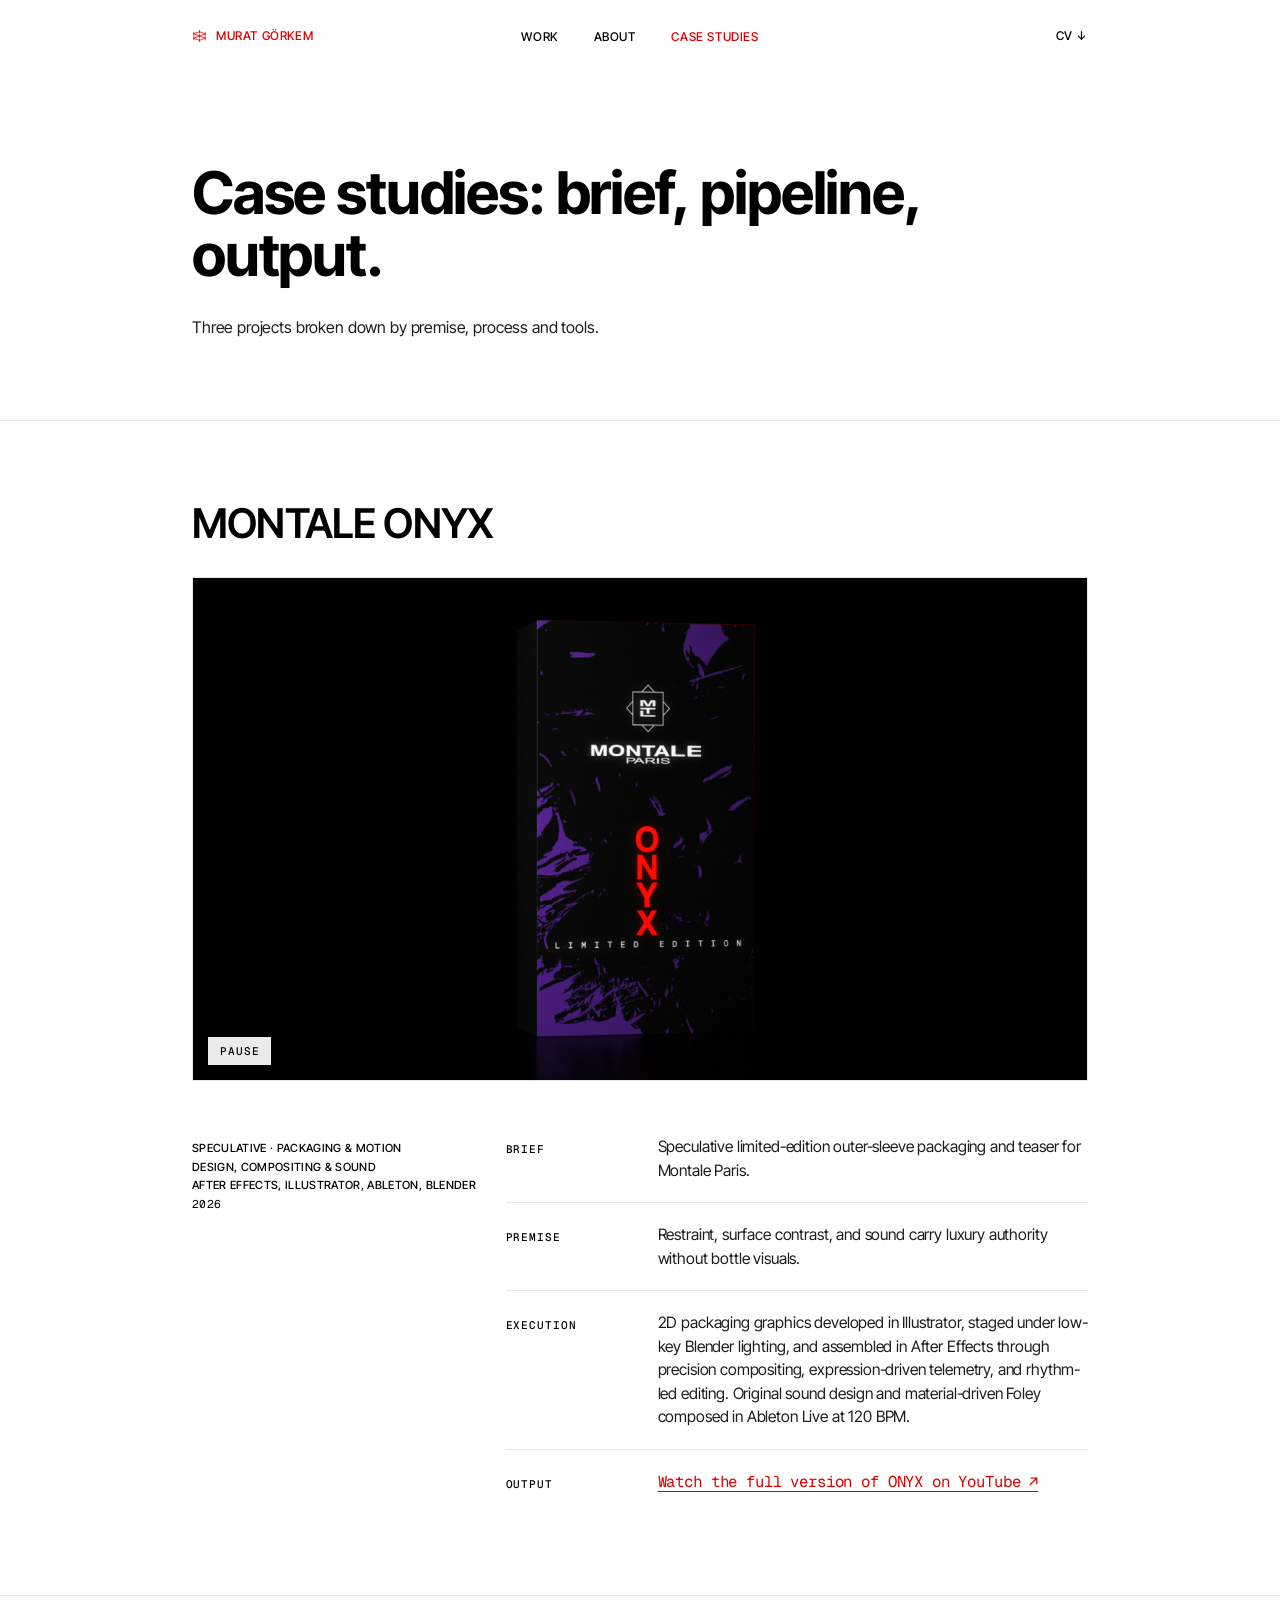
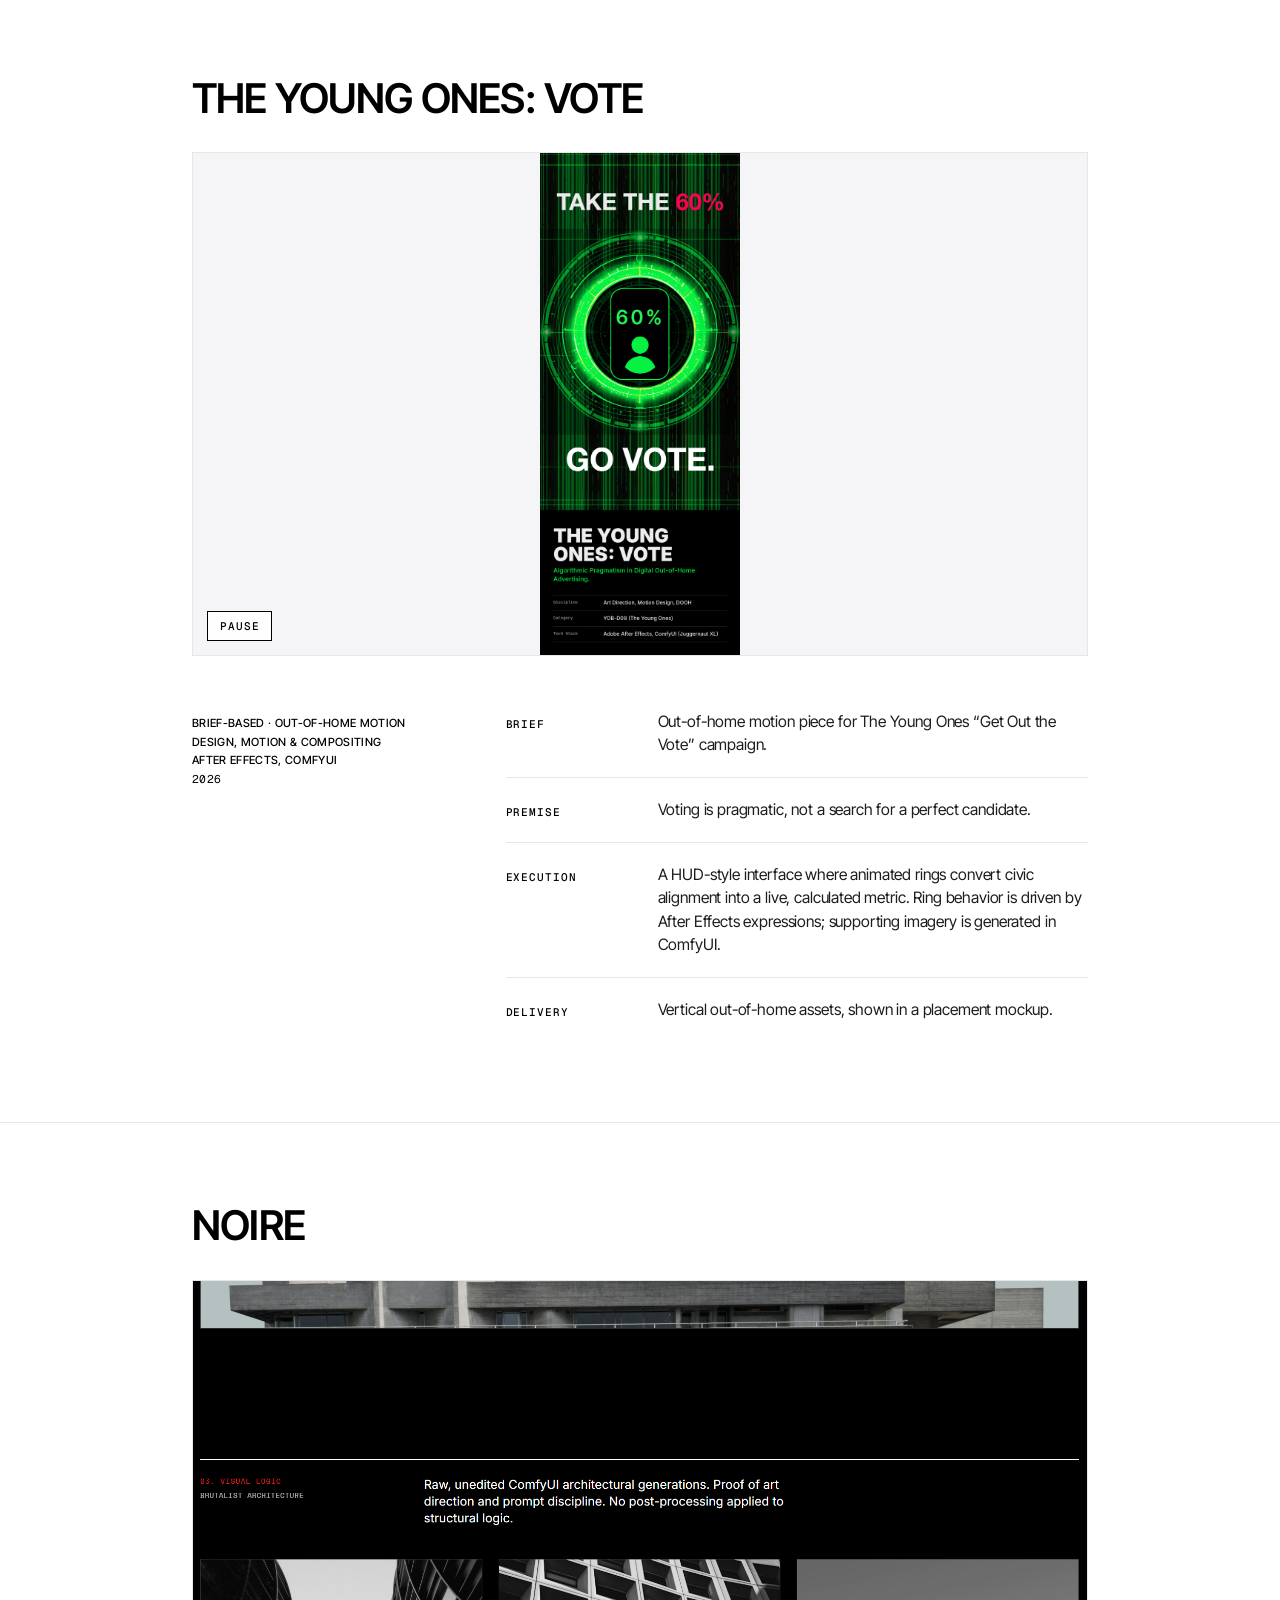
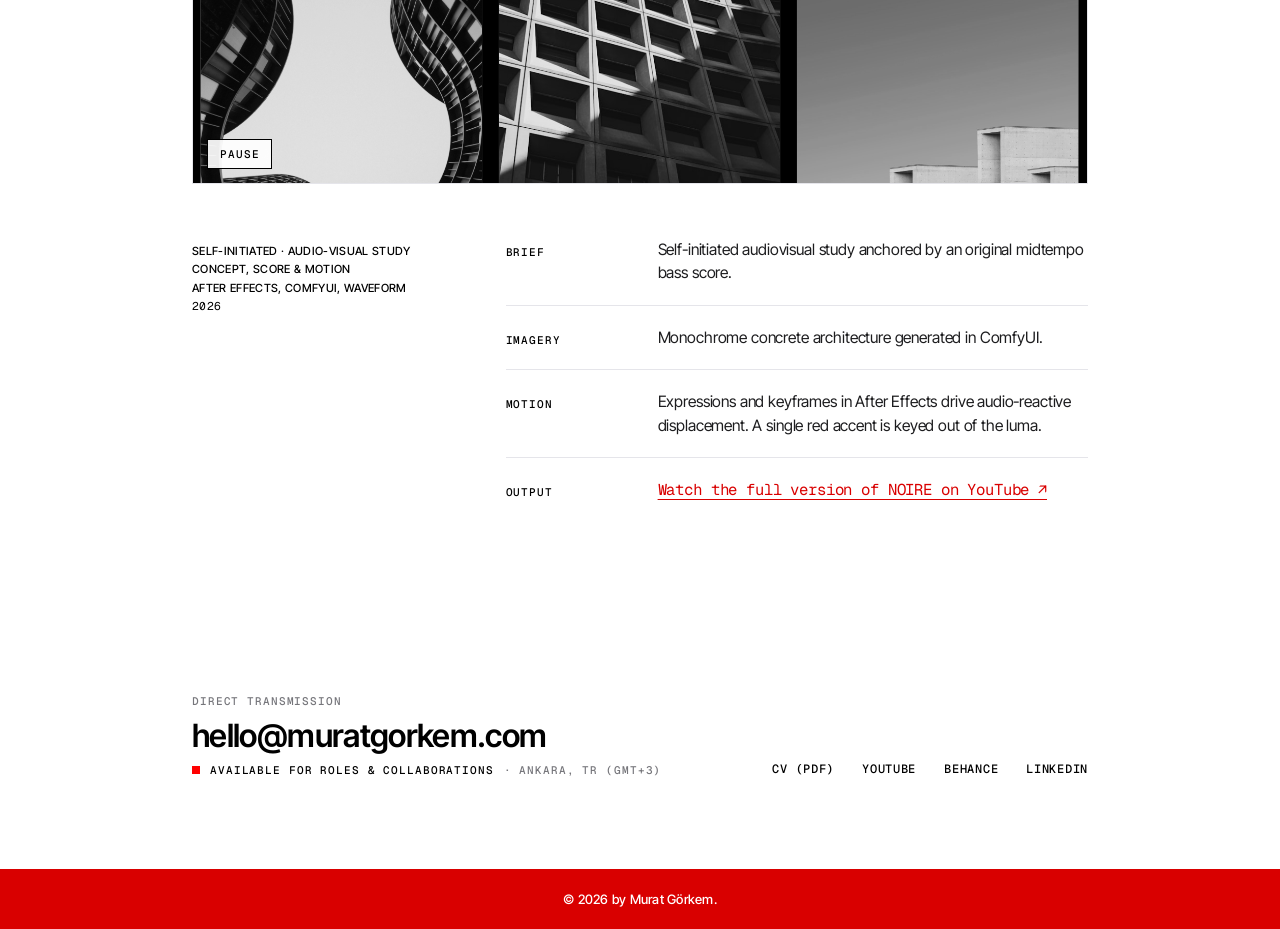
==== commit b30d83da: "Add files via upload" ====
--- a/case-studies/index.html
+++ b/case-studies/index.html
@@ -4,7 +4,7 @@
 	<meta charset="utf-8">
 	<meta name="viewport" content="width=device-width, initial-scale=1">
 	<title>Case Studies — Murat Görkem, Motion &amp; Sound Design</title>
-	<meta name="description" content="Case studies by Murat Görkem: speculative packaging motion, kinetic OOH campaign and audio-visual study, broken down by brief, process and tools.">
+	<meta name="description" content="Case studies by Murat Görkem: packaging motion, kinetic OOH motion and an audio-visual study, broken down by brief, process and tools.">
 	<link rel="canonical" href="https://muratgorkem.com/case-studies/">
 	<meta name="robots" content="index, follow, max-image-preview:large">
 	<meta name="theme-color" content="#ffffff">
@@ -12,7 +12,7 @@
 	<meta property="og:site_name" content="Murat Görkem">
 	<meta property="og:url" content="https://muratgorkem.com/case-studies/">
 	<meta property="og:title" content="Case Studies — Murat Görkem">
-	<meta property="og:description" content="Case studies by Murat Görkem: speculative packaging motion, kinetic OOH campaign and audio-visual study, broken down by brief, process and tools.">
+	<meta property="og:description" content="Case studies by Murat Görkem: packaging motion, kinetic OOH motion and an audio-visual study, broken down by brief, process and tools.">
 	<meta property="og:image" content="https://muratgorkem.com/images/preview.jpg">
 	<meta name="twitter:card" content="summary_large_image">
 	<link rel="icon" href="/favicon.ico" sizes="48x48">
@@ -22,21 +22,6 @@
 	<link rel="preload" href="/assets/css/fonts/GeistMono-VariableFont_wght.ttf" as="font" type="font/ttf" crossorigin>
 	<link rel="stylesheet" href="/assets/css/main.css?v=4">
 	<script>document.documentElement.classList.add('js','ready');</script>
-	<style>
-	/* Minimal 1-line Archive & Experiments strip (matches homepage system) */
-	.archive-strip { border-top: 1px solid rgba(0, 0, 0, .12); margin-top: clamp(3rem, 7vw, 6rem); padding: clamp(2rem, 4vw, 3rem) 0 1rem; }
-	.archive-list { list-style: none; margin: 1.25rem 0 0; padding: 0; border-top: 1px solid rgba(0, 0, 0, .08); }
-	.archive-list li { border-bottom: 1px solid rgba(0, 0, 0, .08); }
-	.archive-list a { display: grid; grid-template-columns: minmax(0, 1.3fr) minmax(0, 1.2fr) auto; align-items: baseline; gap: 1rem 1.5rem; padding: 1.05rem 0; color: inherit; text-decoration: none; transition: opacity .25s ease; }
-	.archive-list a:hover { opacity: .62; }
-	.archive-title { font-weight: 500; letter-spacing: -.01em; }
-	.archive-meta { font-size: .85em; opacity: .58; }
-	.archive-link { font-size: .78em; letter-spacing: .08em; text-transform: uppercase; white-space: nowrap; }
-	@media (max-width: 720px) {
-		.archive-list a { grid-template-columns: 1fr auto; gap: .35rem 1rem; }
-		.archive-meta { grid-column: 1 / -1; order: 3; }
-	}
-	</style>
 </head>
 <body>
 	<header id="header">
@@ -65,172 +50,170 @@
 			<h1 class="about-headline" data-split="words" data-intro>Case studies: brief, pipeline, output.</h1>
 			<p class="cs-lede">Three projects broken down by premise, process and tools.</p>
 		</div>
-
-		<article class="cs" id="montale-onyx">
-			<div class="cs-head">
-				<h2>Montale Onyx</h2>
-			</div>
-
-			<figure class="cs-figure" data-slideshow>
-				<img class="cs-slide is-active" src="/case-studies/onyx_case/ONYX_CASE-01.png" alt="Montale Onyx hero monolith lookdev cover">
-				<img class="cs-slide" src="/case-studies/onyx_case/ONYX_CASE-02.png" alt="Montale Onyx 2D packaging flat layout — back and front panels" loading="lazy">
-				<img class="cs-slide" src="/case-studies/onyx_case/ONYX_CASE-03.png" alt="Montale Onyx Illustrator packaging grid system" loading="lazy">
-				<img class="cs-slide" src="/case-studies/onyx_case/ONYX_CASE-04.png" alt="Montale Onyx Blender Cycles clay lighting versus final shader lookdev" loading="lazy">
-				<img class="cs-slide" src="/case-studies/onyx_case/ONYX_CASE-05.png" alt="Montale Onyx 4-act editorial storyboard matrix" loading="lazy">
-				<img class="cs-slide" src="/case-studies/onyx_case/ONYX_CASE-06.png" alt="Montale Onyx After Effects expression-driven millimeter telemetry" loading="lazy">
-				<img class="cs-slide" src="/case-studies/onyx_case/ONYX_CASE-07.png" alt="Montale Onyx Ableton Live 120 BPM arrangement and foley timeline" loading="lazy">
-				<img class="cs-slide" src="/case-studies/onyx_case/ONYX_CASE-08.png" alt="Montale Onyx final brand lockup and speculative project credits" loading="lazy">
-			</figure>
-
-			<div class="project-details reveal">
-				<ul class="project-meta-unlabeled" aria-label="Project specifications">
-					<li>Speculative · Packaging &amp; motion</li>
-					<li>Design, compositing &amp; sound</li>
-					<li>After Effects, Illustrator, Ableton, Blender</li>
-					<li class="is-muted">2026</li>
-				</ul>
-
-				<div class="project-description">
-					<dl class="cs-rows">
-						<div class="cs-row">
-							<dt>Brief</dt>
-							<dd>Speculative limited-edition outer-sleeve packaging and teaser for Montale Paris.</dd>
-						</div>
-						<div class="cs-row">
-							<dt>Premise</dt>
-							<dd>Restraint, surface contrast, and sound carry luxury authority without bottle visuals.</dd>
-						</div>
-						<div class="cs-row">
-							<dt>Execution</dt>
-							<dd>2D packaging graphics developed in Illustrator, staged under low-key Blender lighting, and assembled in After Effects through precision compositing, expression-driven telemetry, and rhythm-led editing. Original sound design and material-driven foley composed in Ableton Live at 120 BPM.</dd>
-						</div>
-						<div class="cs-row">
-							<dt>Output</dt>
-							<dd>
-								<a class="meta-link" href="https://youtu.be/toiKRiZxXJs" target="_blank" rel="noopener">
-									Watch the full version of ONYX on YouTube ↗
-								</a>
-							</dd>
-						</div>
-					</dl>
-				</div>
-			</div>
-		</article>
-
-		<article class="cs" id="young-ones">
-			<div class="cs-head">
-				<h2>The Young Ones: Vote</h2>
-			</div>
-
-			<figure class="cs-figure is-light" data-slideshow>
-				<img class="cs-slide is-active" src="/case-studies/vote_case/yob%20(1).png" alt="Young Ones campaign project still 1">
-				<img class="cs-slide" src="/case-studies/vote_case/yob%20(2).png" alt="Young Ones campaign project still 2" loading="lazy">
-				<img class="cs-slide" src="/case-studies/vote_case/yob%20(3).png" alt="Young Ones campaign project still 3" loading="lazy">
-				<img class="cs-slide" src="/case-studies/vote_case/yob%20(4).png" alt="Young Ones campaign project still 4" loading="lazy">
-				<img class="cs-slide" src="/case-studies/vote_case/yob%20(5).png" alt="Young Ones campaign project still 5" loading="lazy">
-				<img class="cs-slide" src="/case-studies/vote_case/yob%20(6).png" alt="Young Ones campaign project still 6" loading="lazy">
-				<video class="cs-slide" muted loop playsinline preload="none" poster="/case-studies/vote_case/yob%20(1).png" src="/videos/murat-gorkem-vote-mockup.mp4" aria-label="Young Ones campaign: placement mockup"></video>
-				<video class="cs-slide" muted loop playsinline preload="none" poster="/case-studies/vote_case/yob%20(1).png" src="/videos/murat-gorkem-vote-ooh.mp4" aria-label="Young Ones campaign: out-of-home asset"></video>
-			</figure>
-
-			<div class="project-details reveal">
-				<ul class="project-meta-unlabeled" aria-label="Project specifications">
-					<li>Brief-based · Out-of-home motion</li>
-					<li>Design, motion &amp; compositing</li>
-					<li>After Effects, ComfyUI</li>
-					<li class="is-muted">2026</li>
-				</ul>
-
-				<div class="project-description">
-					<dl class="cs-rows">
-						<div class="cs-row">
-							<dt>Brief</dt>
-							<dd>Out-of-home motion piece for The Young Ones “Get Out the Vote” campaign.</dd>
-						</div>
-						<div class="cs-row">
-							<dt>Premise</dt>
-							<dd>Voting is pragmatic, not a search for a perfect candidate.</dd>
-						</div>
-						<div class="cs-row">
-							<dt>Execution</dt>
-							<dd>A HUD-style interface where animated rings convert civic alignment into a live, calculated metric. Ring behavior is driven by After Effects expressions; supporting imagery is generated in ComfyUI.</dd>
-						</div>
-						<div class="cs-row">
-							<dt>Delivery</dt>
-							<dd>1080×1920 60fps vertical DOOH sequence, staged in an urban placement mockup.</dd>
-						</div>
-					</dl>
-				</div>
-			</div>
-		</article>
-
-		<article class="cs" id="noire">
-			<div class="cs-head">
-				<h2>NOIRE</h2>
-			</div>
-
-			<figure class="cs-figure" data-slideshow>
-				<img class="cs-slide is-active" src="/case-studies/noire_case/noire%20(1).png" alt="NOIRE project still 1">
-				<img class="cs-slide" src="/case-studies/noire_case/noire%20(2).png" alt="NOIRE project still 2" loading="lazy">
-				<img class="cs-slide" src="/case-studies/noire_case/noire%20(3).png" alt="NOIRE project still 3" loading="lazy">
-				<img class="cs-slide" src="/case-studies/noire_case/noire%20(4).png" alt="NOIRE project still 4" loading="lazy">
-				<img class="cs-slide" src="/case-studies/noire_case/noire%20(5).png" alt="NOIRE project still 5" loading="lazy">
-				<img class="cs-slide" src="/case-studies/noire_case/noire%20(6).png" alt="NOIRE project still 6" loading="lazy">
-				<img class="cs-slide" src="/case-studies/noire_case/noire%20(7).png" alt="NOIRE project still 7" loading="lazy">
-				<img class="cs-slide" src="/case-studies/noire_case/noire%20(8).png" alt="NOIRE project still 8" loading="lazy">
-				<img class="cs-slide" src="/case-studies/noire_case/noire%20(9).png" alt="NOIRE project still 9" loading="lazy">
-				<img class="cs-slide" src="/case-studies/noire_case/noire%20(10).png" alt="NOIRE project still 10" loading="lazy">
-				<img class="cs-slide" src="/case-studies/noire_case/noire%20(11).png" alt="NOIRE project still 11" loading="lazy">
-				<img class="cs-slide" src="/case-studies/noire_case/noire%20(12).png" alt="NOIRE project still 12" loading="lazy">
-			</figure>
-
-			<div class="project-details reveal">
-				<ul class="project-meta-unlabeled" aria-label="Project specifications">
-					<li>Self-initiated · Audio-visual study</li>
-					<li>Concept, score &amp; motion</li>
-					<li>After Effects, ComfyUI, Waveform</li>
-					<li class="is-muted">2026</li>
-				</ul>
-
-				<div class="project-description">
-					<dl class="cs-rows">
-						<div class="cs-row">
-							<dt>Brief</dt>
-							<dd>Self-initiated audiovisual study anchored by an original midtempo bass score.</dd>
-						</div>
-						<div class="cs-row">
-							<dt>Imagery</dt>
-							<dd>Monochrome concrete architecture generated in ComfyUI.</dd>
-						</div>
-						<div class="cs-row">
-							<dt>Motion</dt>
-							<dd>Expressions and keyframes in After Effects drive audio-reactive displacement. A single red accent is keyed out of the luma.</dd>
-						</div>
-						<div class="cs-row">
-							<dt>Output</dt>
-							<dd>
-								<a class="meta-link" href="https://www.youtube.com/watch?v=kDASMdGe5AM" target="_blank" rel="noopener">
-									Watch the full version of NOIRE on YouTube ↗
-								</a>
-							</dd>
-						</div>
-					</dl>
-				</div>
-			</div>
-		</article>
-
-		<section class="archive-strip reveal" aria-label="Additional experiments and archive">
-			<span class="mono-label">ARCHIVE &amp; EXPERIMENTS</span>
-			<ul class="archive-list">
-				<li>
-					<a href="https://www.youtube.com/watch?v=OzTGWnlOWNU" target="_blank" rel="noopener" aria-label="Watch Rammstein Sonne performance visual on YouTube (opens in a new tab)">
-						<span class="archive-title">Rammstein: Sonne — Performance Visual</span>
-						<span class="archive-meta">Cinematography, Audio Sync &amp; Kinetic Type · 2026</span>
-						<span class="archive-link" aria-hidden="true">YOUTUBE ↗</span>
-					</a>
-				</li>
-			</ul>
-		</section>
+		
+<article class="cs" id="montale-onyx">
+    <div class="cs-head">
+        <h2>Montale Onyx</h2>
+    </div>
+
+    <figure class="cs-figure" data-slideshow>
+        <img class="cs-slide is-active" src="/case-studies\onyx_case/ONYX_CASE-01.png" alt="Montale Onyx project still 1">
+
+        <img class="cs-slide" src="/case-studies\onyx_case/ONYX_CASE-02.png" alt="Montale Onyx project still 2" loading="lazy">
+        <img class="cs-slide" src="/case-studies\onyx_case/ONYX_CASE-03.png" alt="Montale Onyx project still 2" loading="lazy">
+        <img class="cs-slide" src="/case-studies\onyx_case/ONYX_CASE-04.png" alt="Montale Onyx project still 2" loading="lazy">
+        <img class="cs-slide" src="/case-studies\onyx_case/ONYX_CASE-05.png" alt="Montale Onyx project still 2" loading="lazy">
+        <img class="cs-slide" src="/case-studies\onyx_case/ONYX_CASE-06.png" alt="Montale Onyx project still 2" loading="lazy">
+        <img class="cs-slide" src="/case-studies\onyx_case/ONYX_CASE-07.png" alt="Montale Onyx project still 2" loading="lazy">
+        <img class="cs-slide" src="/case-studies\onyx_case/ONYX_CASE-08.png" alt="Montale Onyx project still 2" loading="lazy">
+    </figure>
+
+    <div class="project-details reveal">
+        <ul class="project-meta-unlabeled" aria-label="Project specifications">
+            <li>Speculative · Packaging &amp; motion</li>
+            <li>Design, compositing &amp; sound</li>
+            <li>After Effects, Illustrator, Ableton, Blender</li>
+            <li class="is-muted">2026</li>
+        </ul>
+
+        <div class="project-description">
+            <dl class="cs-rows">
+                <div class="cs-row">
+                    <dt>Brief</dt>
+                    <dd>Speculative limited-edition outer-sleeve packaging and teaser for Montale Paris.</dd>
+                </div>
+                <div class="cs-row">
+                    <dt>Premise</dt>
+                    <dd>Restraint, surface contrast, and sound carry luxury authority without bottle visuals.</dd>
+                </div>
+                <div class="cs-row">
+                    <dt>Execution</dt>
+                    <dd>2D packaging graphics developed in Illustrator, staged under low-key Blender lighting, and assembled in After Effects through precision compositing, expression-driven telemetry, and rhythm-led editing. Original sound design and material-driven Foley composed in Ableton Live at 120 BPM.</dd>
+                </div>
+                <div class="cs-row">
+                    <dt>Output</dt>
+                    <dd>
+                        <a class="meta-link" href="https://youtu.be/toiKRiZxXJs" target="_blank" rel="noopener">
+                            Watch the full version of ONYX on YouTube ↗
+                        </a>
+                    </dd>
+                </div>
+            </dl>
+        </div>
+    </div>
+</article>
+
+<article class="cs" id="young-ones">
+    <div class="cs-head">
+        <h2>The Young Ones: Vote</h2>
+    </div>
+
+    <figure class="cs-figure is-light" data-slideshow>
+        <img class="cs-slide is-active" src="/case-studies/vote_case/yob%20(1).png" alt="Young Ones campaign project still 1">
+
+        <img class="cs-slide" src="/case-studies/vote_case/yob%20(2).png" alt="Young Ones campaign project still 2" loading="lazy">
+        <img class="cs-slide" src="/case-studies/vote_case/yob%20(3).png" alt="Young Ones campaign project still 3" loading="lazy">
+        <img class="cs-slide" src="/case-studies/vote_case/yob%20(4).png" alt="Young Ones campaign project still 4" loading="lazy">
+        <img class="cs-slide" src="/case-studies/vote_case/yob%20(5).png" alt="Young Ones campaign project still 5" loading="lazy">
+        <img class="cs-slide" src="/case-studies/vote_case/yob%20(6).png" alt="Young Ones campaign project still 6" loading="lazy">
+
+        <video class="cs-slide" muted loop playsinline preload="none" poster="/case-studies/vote_case/yob%20(1).png" src="/videos/murat-gorkem-vote-mockup.mp4" aria-label="Young Ones campaign: placement mockup"></video>
+
+        <video class="cs-slide" muted loop playsinline preload="none" poster="/case-studies/vote_case/yob%20(1).png" src="/videos/murat-gorkem-vote-ooh.mp4" aria-label="Young Ones campaign: out-of-home asset"></video>
+    </figure>
+
+    <div class="project-details reveal">
+        <ul class="project-meta-unlabeled" aria-label="Project specifications">
+            <li>Brief-based · Out-of-home motion</li>
+            <li>Design, motion &amp; compositing</li>
+            <li>After Effects, ComfyUI</li>
+            <li class="is-muted">2026</li>
+        </ul>
+
+        <div class="project-description">
+            <dl class="cs-rows">
+                <div class="cs-row">
+                    <dt>Brief</dt>
+                    <dd>Out-of-home motion piece for The Young Ones “Get Out the Vote” campaign.</dd>
+                </div>
+                <div class="cs-row">
+                    <dt>Premise</dt>
+                    <dd>Voting is pragmatic, not a search for a perfect candidate.</dd>
+                </div>
+                <div class="cs-row">
+                    <dt>Execution</dt>
+                    <dd>A HUD-style interface where animated rings convert civic alignment into a live, calculated metric. Ring behavior is driven by After Effects expressions; supporting imagery is generated in ComfyUI.</dd>
+                </div>
+                <div class="cs-row">
+                    <dt>Delivery</dt>
+                    <dd>Vertical out-of-home assets, shown in a placement mockup.</dd>
+                </div>
+            </dl>
+        </div>
+    </div>
+
+    <!-- ADD when available: breakdown clip, process stills, outcome (views, client feedback). -->
+</article>
+
+		
+
+<article class="cs" id="noire">
+    <div class="cs-head">
+        <h2>NOIRE</h2>
+    </div>
+
+    <figure class="cs-figure" data-slideshow>
+        <img class="cs-slide is-active" src="/case-studies/noire_case/noire%20(1).png" alt="NOIRE project still 1">
+
+        <img class="cs-slide" src="/case-studies/noire_case/noire%20(2).png" alt="NOIRE project still 2" loading="lazy">
+        <img class="cs-slide" src="/case-studies/noire_case/noire%20(3).png" alt="NOIRE project still 3" loading="lazy">
+        <img class="cs-slide" src="/case-studies/noire_case/noire%20(4).png" alt="NOIRE project still 4" loading="lazy">
+        <img class="cs-slide" src="/case-studies/noire_case/noire%20(5).png" alt="NOIRE project still 5" loading="lazy">
+        <img class="cs-slide" src="/case-studies/noire_case/noire%20(6).png" alt="NOIRE project still 6" loading="lazy">
+        <img class="cs-slide" src="/case-studies/noire_case/noire%20(7).png" alt="NOIRE project still 7" loading="lazy">
+        <img class="cs-slide" src="/case-studies/noire_case/noire%20(8).png" alt="NOIRE project still 8" loading="lazy">
+        <img class="cs-slide" src="/case-studies/noire_case/noire%20(9).png" alt="NOIRE project still 9" loading="lazy">
+        <img class="cs-slide" src="/case-studies/noire_case/noire%20(10).png" alt="NOIRE project still 10" loading="lazy">
+        <img class="cs-slide" src="/case-studies/noire_case/noire%20(11).png" alt="NOIRE project still 11" loading="lazy">
+        <img class="cs-slide" src="/case-studies/noire_case/noire%20(12).png" alt="NOIRE project still 12" loading="lazy">
+    </figure>
+
+    <div class="project-details reveal">
+        <ul class="project-meta-unlabeled" aria-label="Project specifications">
+            <li>Self-initiated · Audio-visual study</li>
+            <li>Concept, score &amp; motion</li>
+            <li>After Effects, ComfyUI, Waveform</li>
+            <li class="is-muted">2026</li>
+        </ul>
+
+        <div class="project-description">
+            <dl class="cs-rows">
+                <div class="cs-row">
+                    <dt>Brief</dt>
+                    <dd>Self-initiated audiovisual study anchored by an original midtempo bass score.</dd>
+                </div>
+                <div class="cs-row">
+                    <dt>Imagery</dt>
+                    <dd>Monochrome concrete architecture generated in ComfyUI.</dd>
+                </div>
+                <div class="cs-row">
+                    <dt>Motion</dt>
+                    <dd>Expressions and keyframes in After Effects drive audio-reactive displacement. A single red accent is keyed out of the luma.</dd>
+                </div>
+                <div class="cs-row">
+                    <dt>Output</dt>
+                    <dd>
+                        <a class="meta-link" href="https://www.youtube.com/watch?v=kDASMdGe5AM" target="_blank" rel="noopener">
+                            Watch the full version of NOIRE on YouTube ↗
+                        </a>
+                    </dd>
+                </div>
+            </dl>
+        </div>
+    </div>
+</article>
+
+			<!-- ADD when available: breakdown clip, process stills, outcome (views, client feedback). -->
 	</main>
 
 	<footer id="contact" class="info-section">
@@ -238,7 +221,8 @@
 			<div class="footer-cta">
 				<span class="mono-label">DIRECT TRANSMISSION</span>
 				<a href="mailto:hello@muratgorkem.com" class="footer-email">hello@muratgorkem.com</a>
-				<p class="status"><span class="status-dot" aria-hidden="true"></span>Available for full-time &amp; remote roles <span class="muted">· Ankara, TR (GMT+3)</span></p>
+				<p class="status"><span class="status-dot" aria-hidden="true"></span>Available for roles &amp; collaborations <span class="muted">· Ankara, TR (GMT+3)</span></p>
+				<!-- Add here if true: "Open to remote work / relocation". -->
 			</div>
 			<div class="footer-links">
 				<a href="/assets/Murat_Gorkem_CV.pdf" download>CV (PDF)</a>
@@ -306,4 +290,4 @@
 	})();
 	</script>
 </body>
-</html>
+</html>
